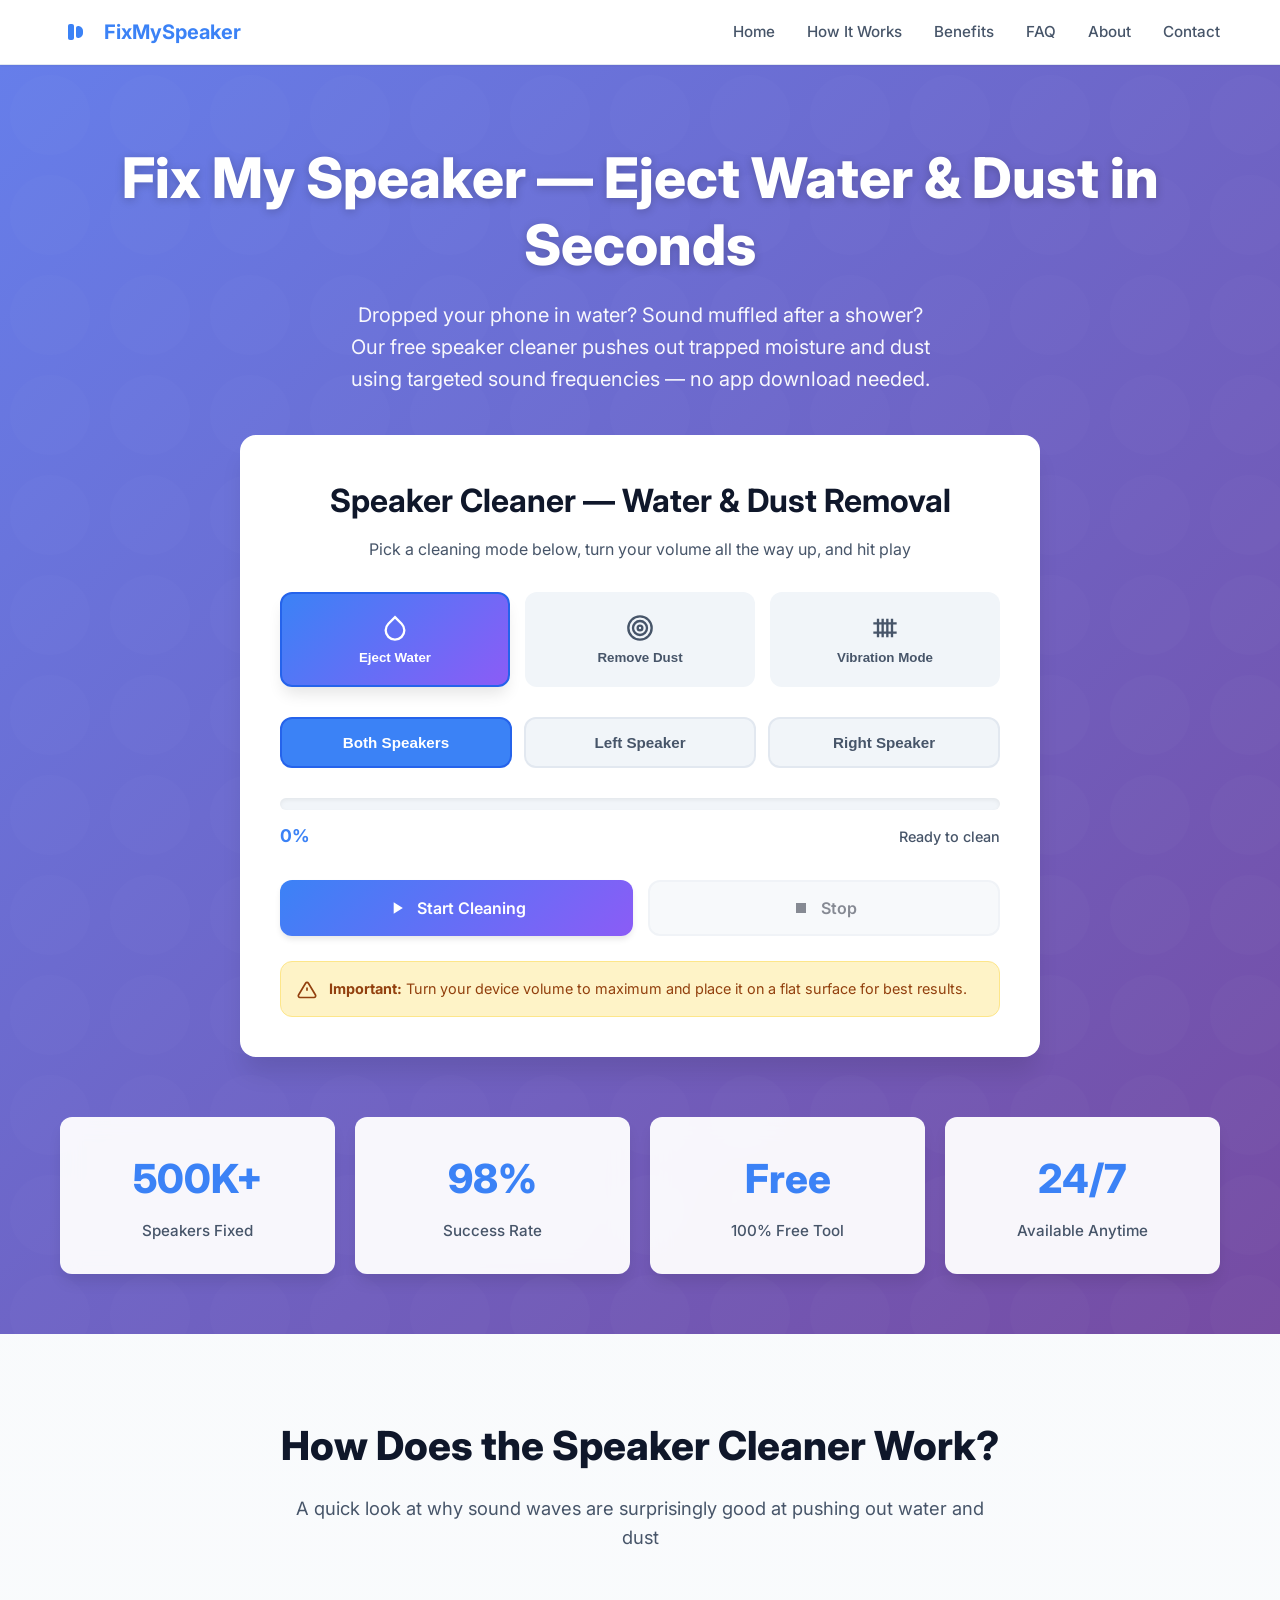
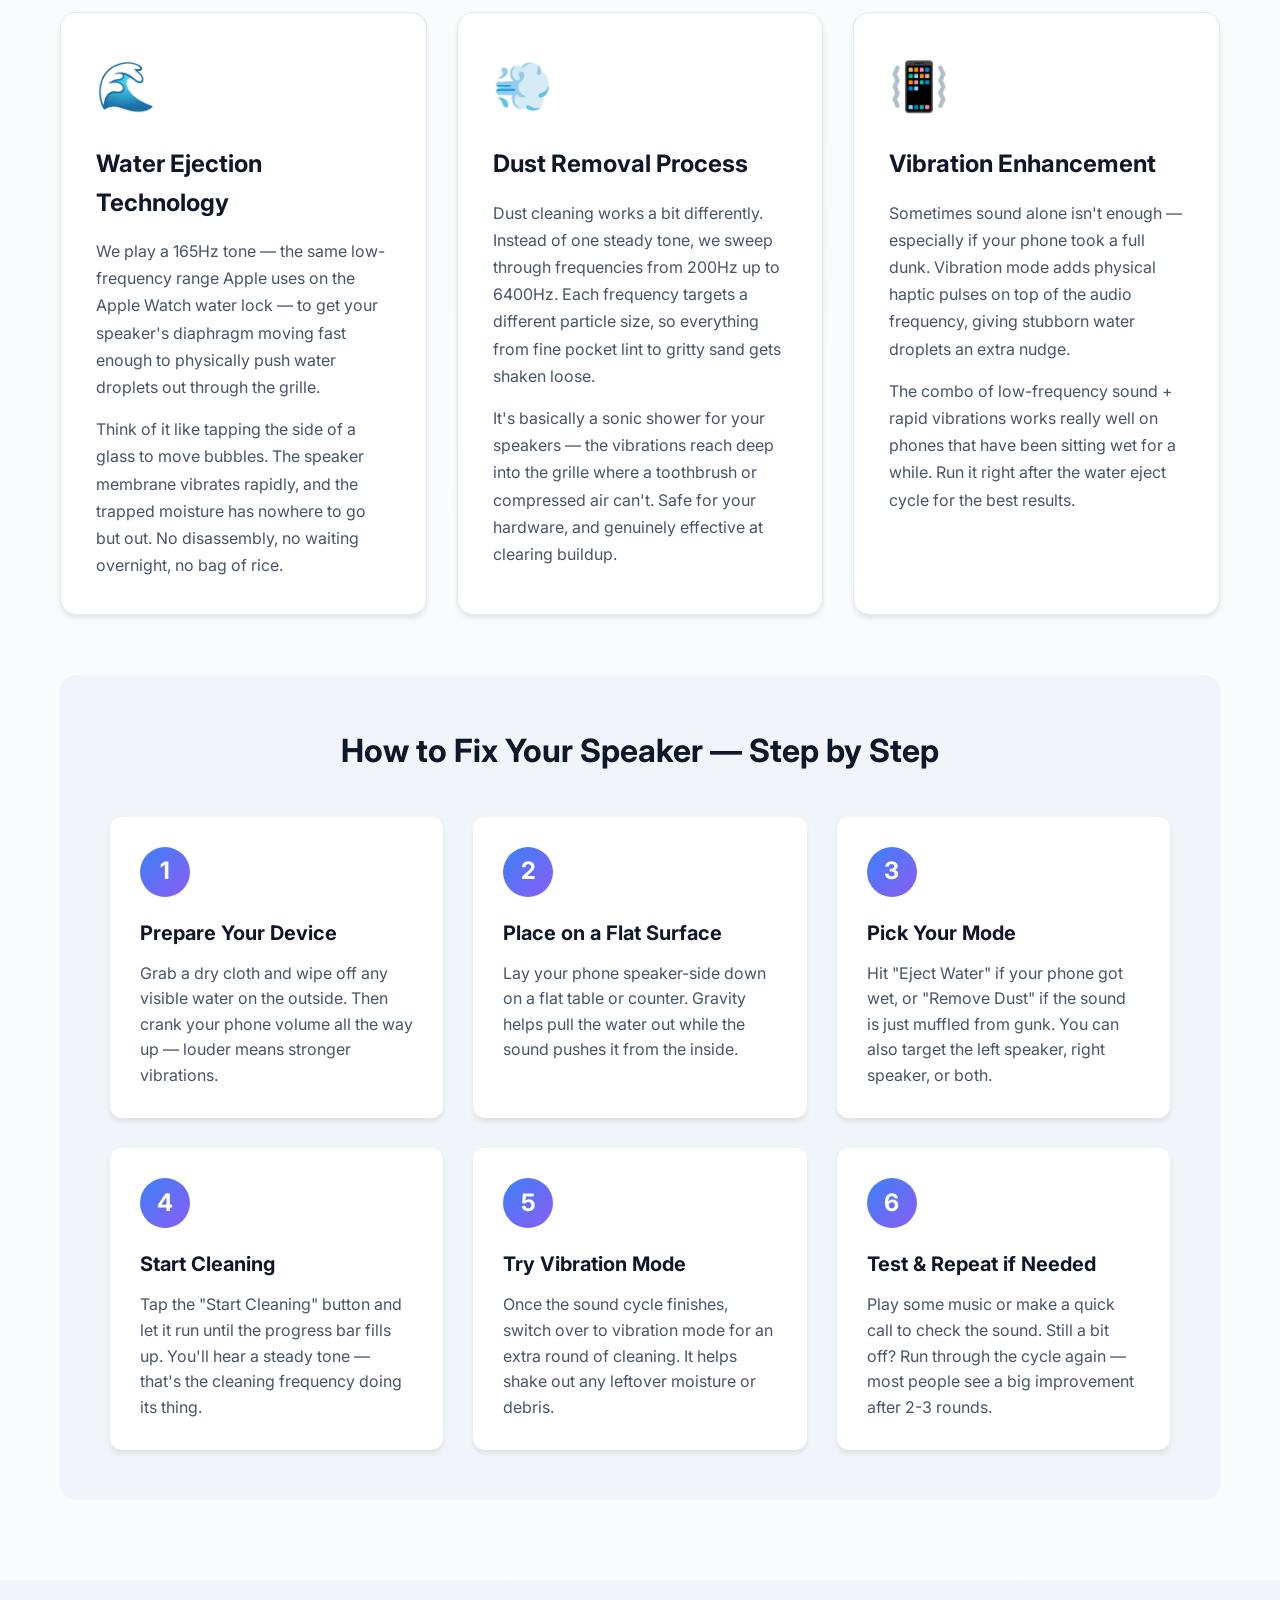
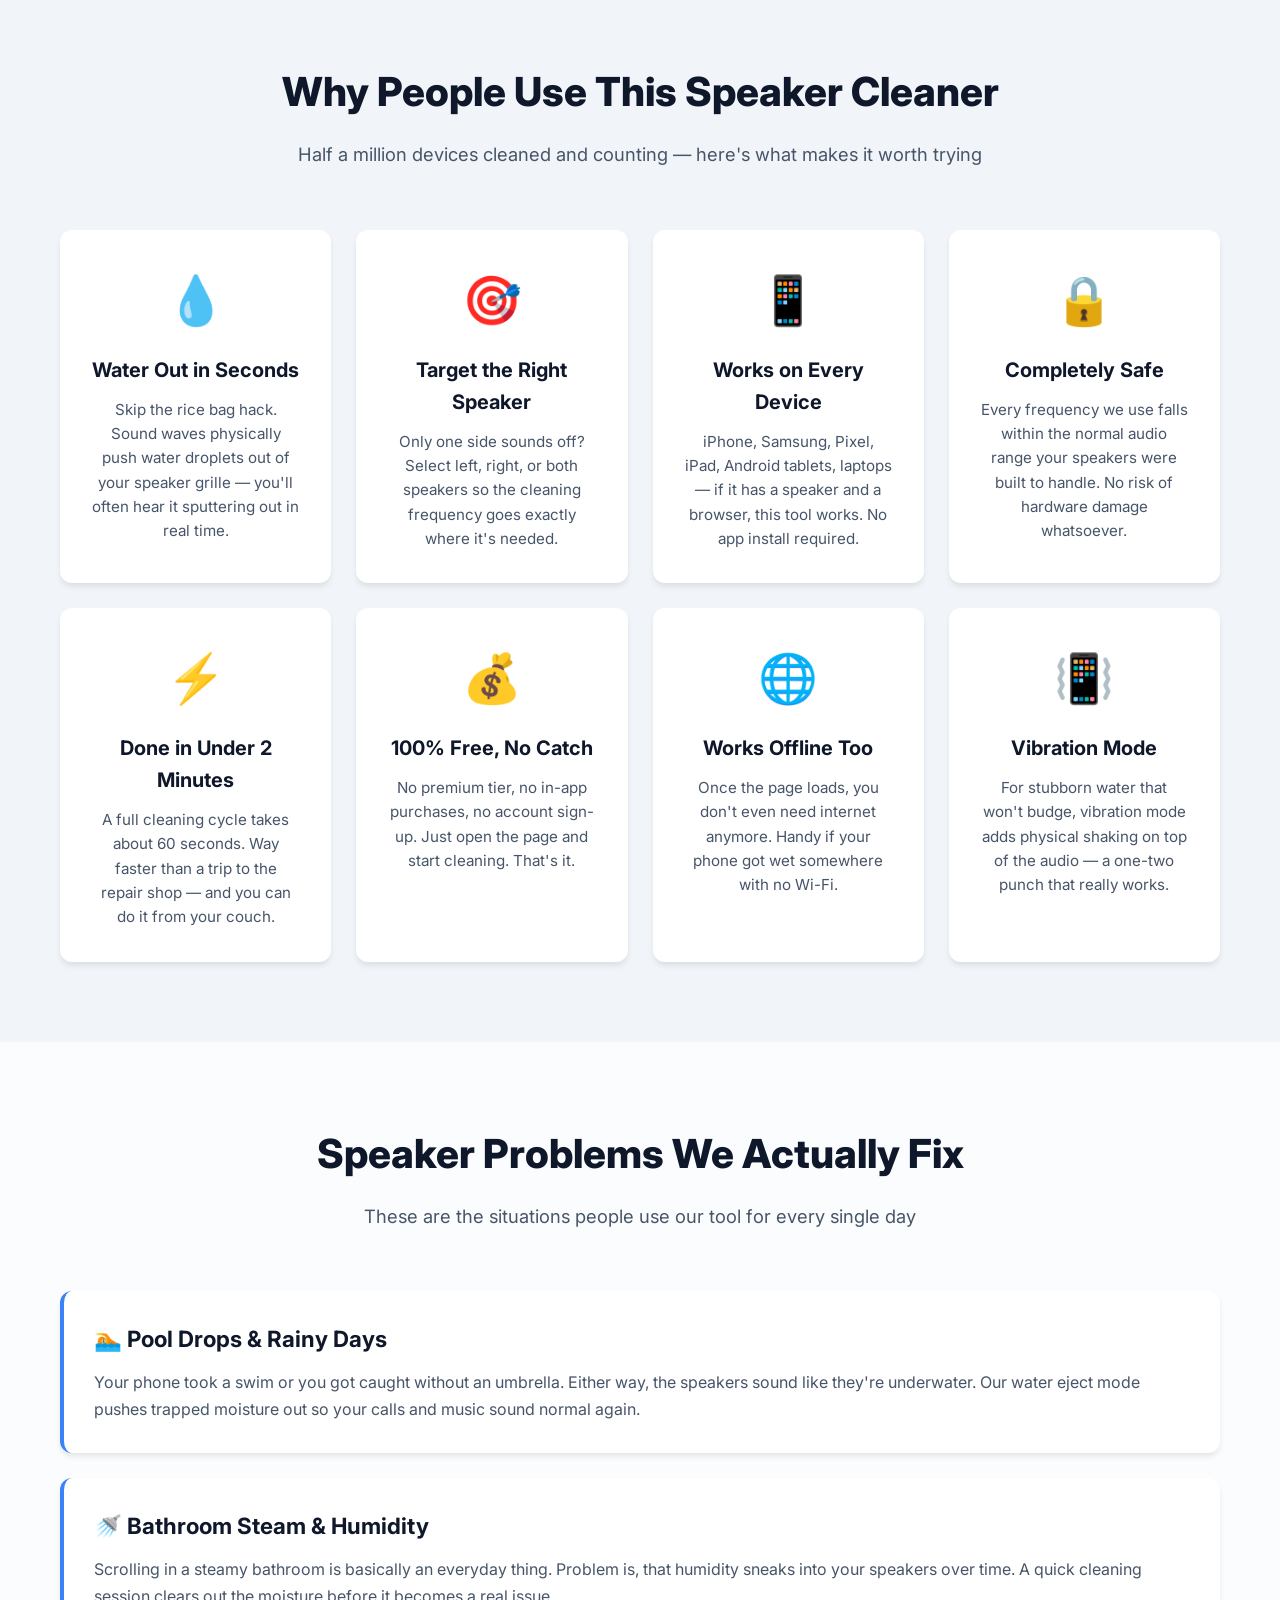
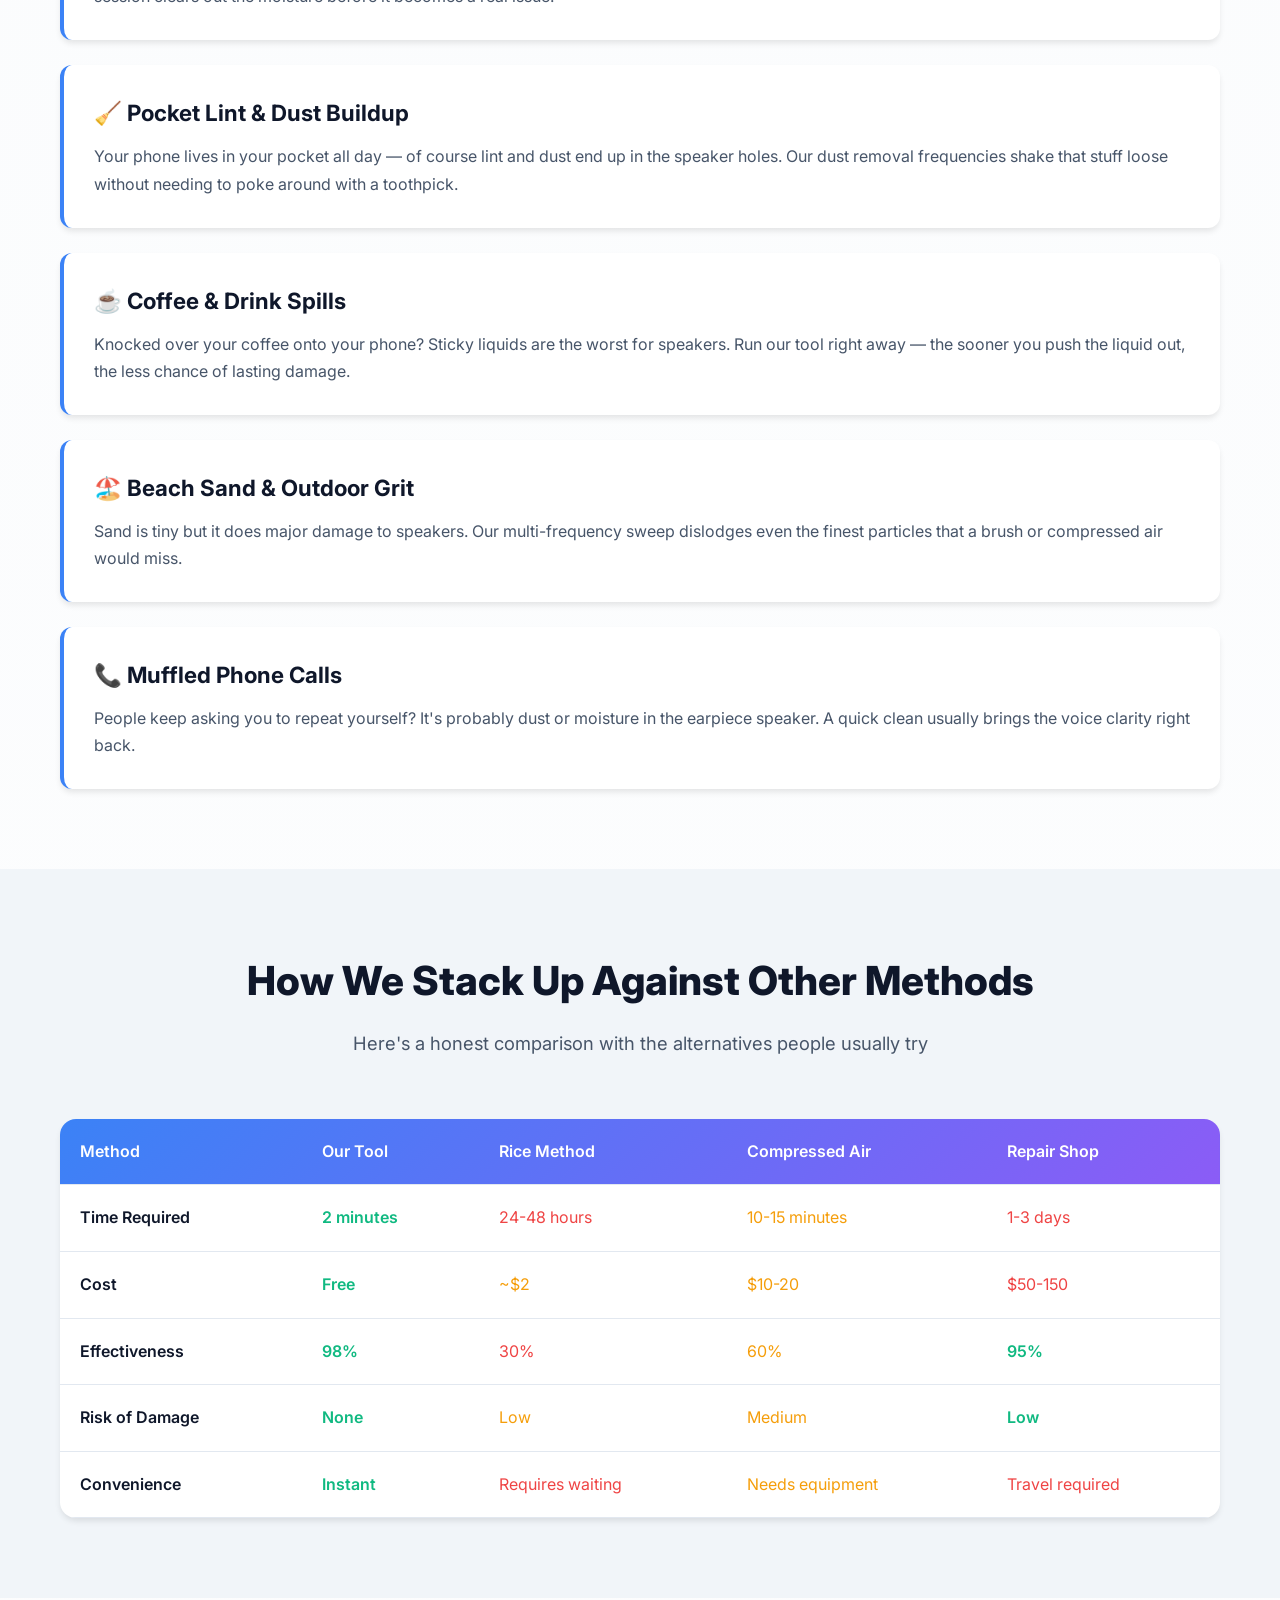
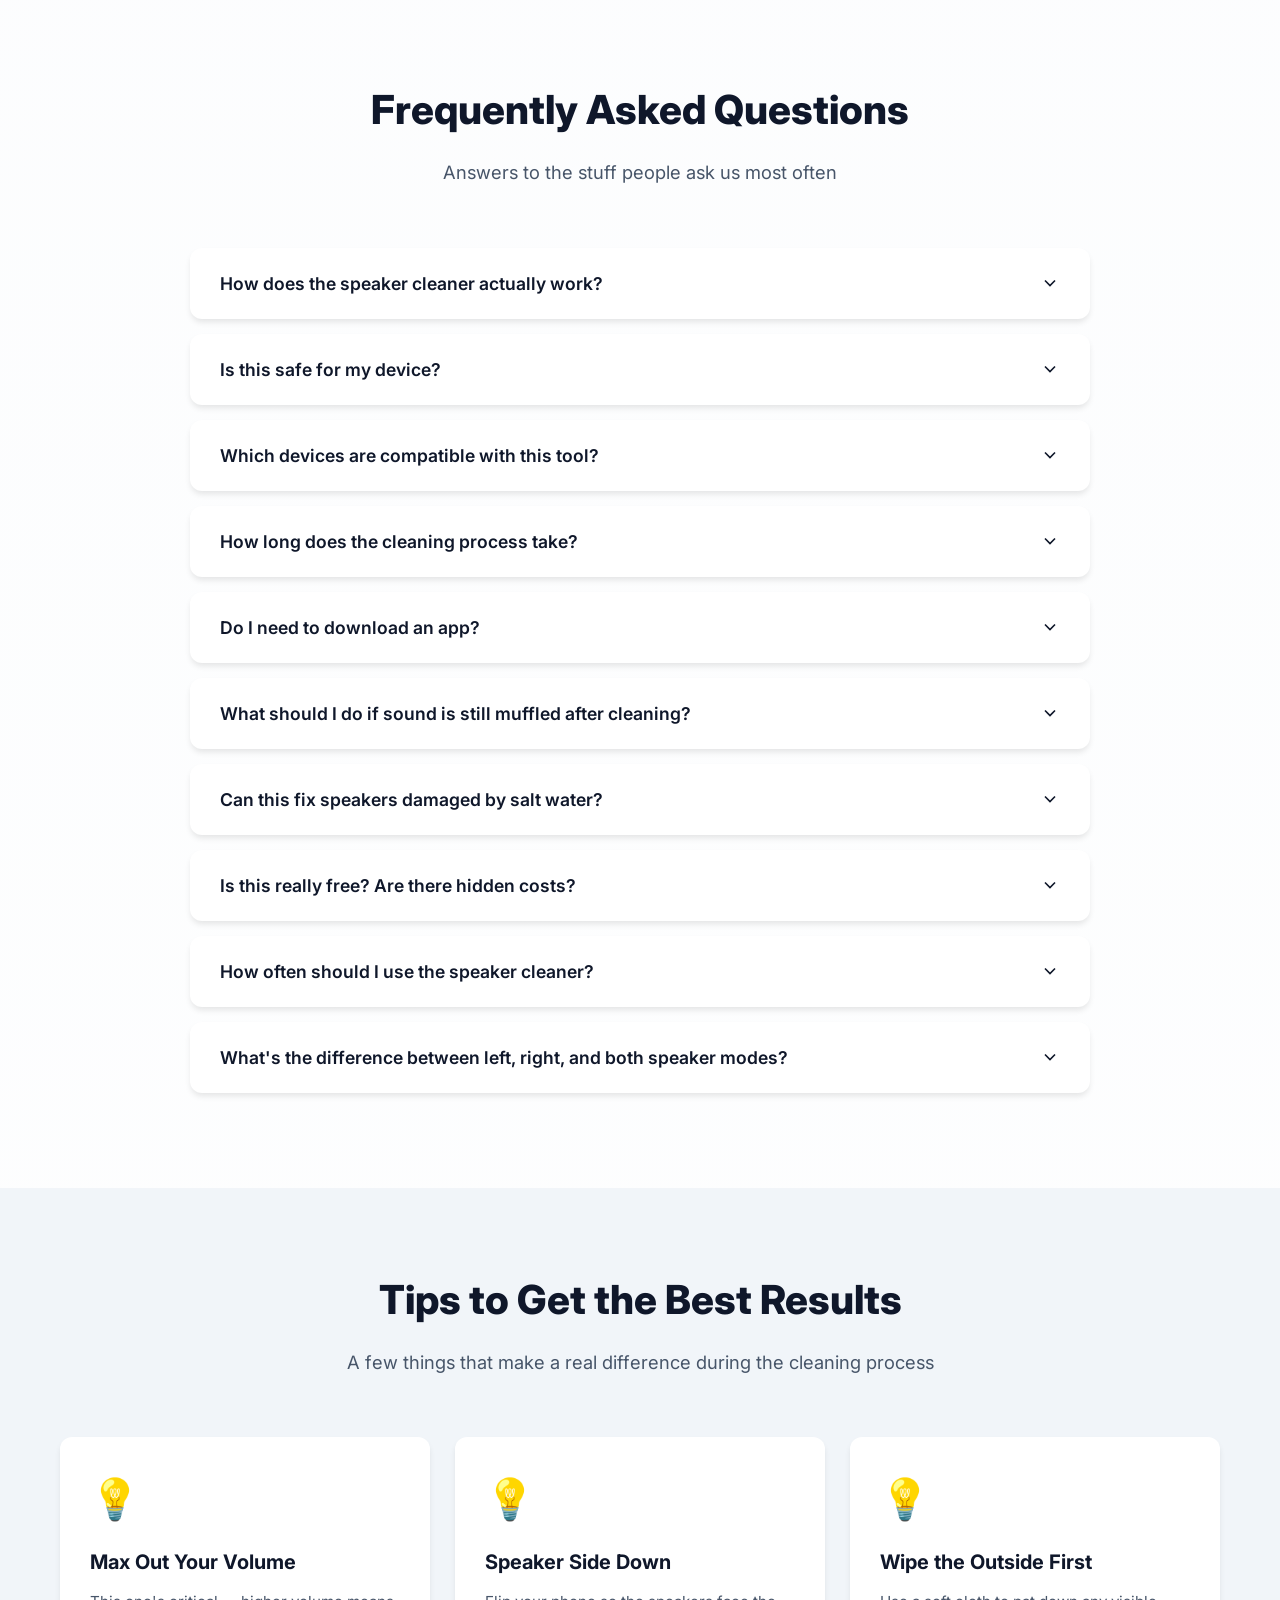
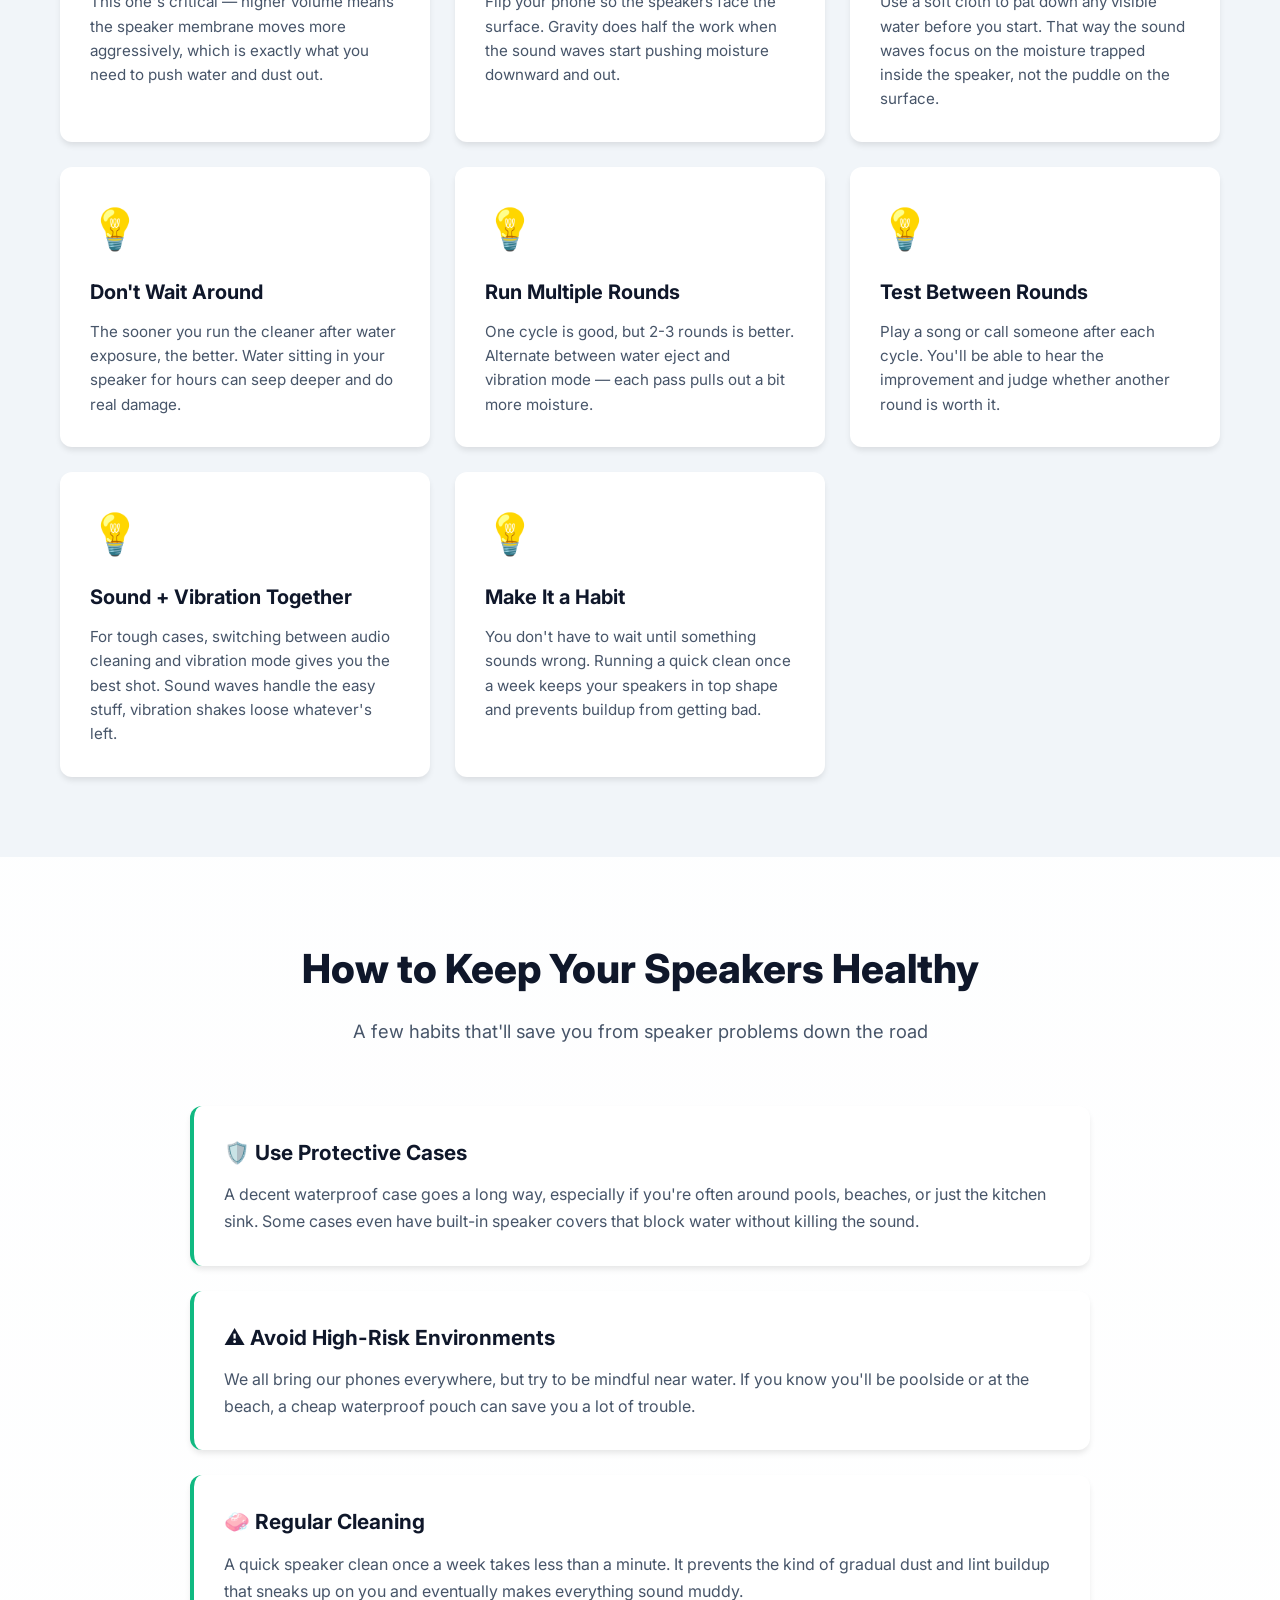
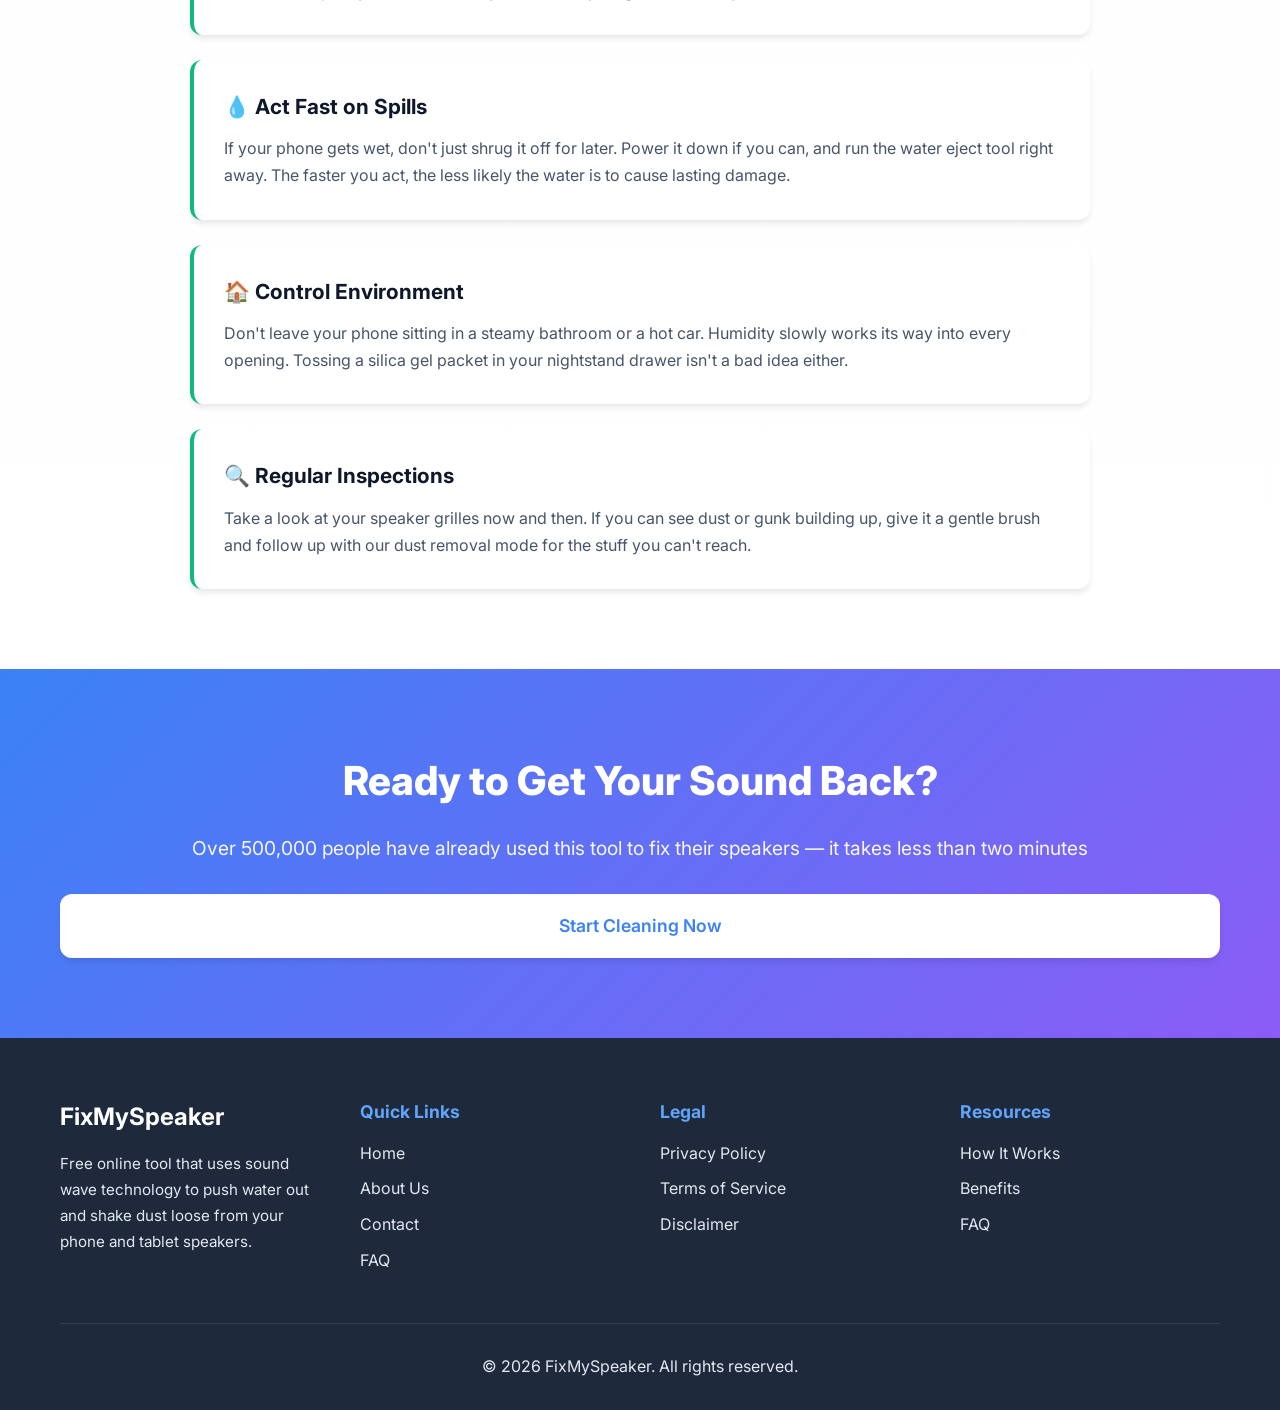
==== index.html @ f68f9f8f "Initial commit - FixMySpeaker speaker cleaner tool" ====
<!DOCTYPE html>
<html lang="en">

<head>
    <meta charset="UTF-8">
    <meta name="viewport" content="width=device-width, initial-scale=1.0">
    <meta name="description"
        content="Fix My Speaker online — eject trapped water, blow out dust, and get your sound back to normal. Works on any phone or tablet, completely free.">
    <meta name="keywords"
        content="fix my speaker, speaker cleaner, water eject speaker, speaker cleaner sound, clean my speaker, dust removal speaker, sound cleaner, phone speaker fix">
    <title>Fix My Speaker — Remove Water & Dust From Your Speaker | Free Online Tool</title>
    <link rel="canonical" href="https://fixmyspeaker.github.io/">
    <meta name="robots" content="index, follow">
    <link rel="icon" href="icon.svg" type="image/svg+xml">
    <link rel="stylesheet" href="style.css">
    <link rel="preconnect" href="https://fonts.googleapis.com">
    <link rel="preconnect" href="https://fonts.gstatic.com" crossorigin>
    <link href="https://fonts.googleapis.com/css2?family=Inter:wght@300;400;500;600;700;800&display=swap"
        rel="stylesheet">
    <!-- Google tag (gtag.js) -->
    <script async src="https://www.googletagmanager.com/gtag/js?id=G-7DYJP3M16W"></script>
    <script>
        window.dataLayer = window.dataLayer || [];
        function gtag() { dataLayer.push(arguments); }
        gtag('js', new Date());

        gtag('config', 'G-7DYJP3M16W');
    </script>
</head>

<body>
    <!-- Navigation -->
    <nav class="navbar">
        <div class="container">
            <div class="nav-wrapper">
                <a href="/" class="logo">
                    <svg width="32" height="32" viewBox="0 0 32 32" fill="none" xmlns="http://www.w3.org/2000/svg">
                        <path
                            d="M8 10C8 8.89543 8.89543 8 10 8H12C13.1046 8 14 8.89543 14 10V22C14 23.1046 13.1046 24 12 24H10C8.89543 24 8 23.1046 8 22V10Z"
                            fill="currentColor" />
                        <path
                            d="M16 12C16 10.8954 16.8954 10 18 10C20.7614 10 23 12.2386 23 15V17C23 19.7614 20.7614 22 18 22C16.8954 22 16 21.1046 16 20V12Z"
                            fill="currentColor" />
                    </svg>
                    <span>FixMySpeaker</span>
                </a>
                <button class="mobile-menu-btn" id="mobileMenuBtn" aria-label="Toggle menu">
                    <span></span>
                    <span></span>
                    <span></span>
                </button>
                <ul class="nav-links" id="navLinks">
                    <li><a href="/" class="nav-link">Home</a></li>
                    <li><a href="/#how-it-works" class="nav-link">How It Works</a></li>
                    <li><a href="/#benefits" class="nav-link">Benefits</a></li>
                    <li><a href="/#faq" class="nav-link">FAQ</a></li>
                    <li><a href="/about/" class="nav-link">About</a></li>
                    <li><a href="/contact/" class="nav-link">Contact</a></li>
                </ul>
            </div>
        </div>
    </nav>

    <!-- Hero Section with Tool -->
    <section id="home" class="hero-section">
        <div class="container">
            <div class="hero-content">
                <h1 class="hero-title">Fix My Speaker — Eject Water & Dust in Seconds</h1>
                <p class="hero-subtitle">Dropped your phone in water? Sound muffled after a shower? Our free speaker cleaner pushes out trapped moisture and dust using targeted sound frequencies — no app download needed.</p>
            </div>
            <!-- Adsterra banner ad unit -->
            <!-- <script>
                atOptions = {
                    'key': '749ff95c9c76b62d789df9a65d135fa6',
                    'format': 'iframe',
                    'height': 50,
                    'width': 320,
                    'params': {}
                };
            </script>
            <script src="https://www.highperformanceformat.com/749ff95c9c76b62d789df9a65d135fa6/invoke.js"></script> -->

            <!-- Hilltopads Ad unit -->
            <!-- <script>
                (function (mss) {
                    var d = document,
                        s = d.createElement('script'),
                        l = d.scripts[d.scripts.length - 1];
                    s.settings = mss || {};
                    s.src = "\/\/webbedtrash.com\/b.XmV\/sIdvGHl\/0BYMWZcr\/ceMmz9\/uKZgUmlLkqPBTHYz4gNDDpIq1POwDmkvt\/Nbj\/gC0VM\/j\/UT5YMowX";
                    s.async = true;
                    s.referrerPolicy = 'no-referrer-when-downgrade';
                    l.parentNode.insertBefore(s, l);
                })({})
            </script> -->

            <!-- Speaker Cleaner Tool -->
            <div class="tool-container">
                <div class="tool-card">
                    <div class="tool-header">
                        <h2>Speaker Cleaner — Water & Dust Removal</h2>
                        <p>Pick a cleaning mode below, turn your volume all the way up, and hit play</p>
                    </div>

                    <!-- Mode Selection -->
                    <div class="mode-selection">
                        <button class="mode-btn active" data-mode="water">
                            <svg width="24" height="24" viewBox="0 0 24 24" fill="none" stroke="currentColor"
                                stroke-width="2">
                                <path d="M12 2.69l5.66 5.66a8 8 0 1 1-11.31 0z"></path>
                            </svg>
                            <span>Eject Water</span>
                        </button>
                        <button class="mode-btn" data-mode="dust">
                            <svg width="24" height="24" viewBox="0 0 24 24" fill="none" stroke="currentColor"
                                stroke-width="2">
                                <circle cx="12" cy="12" r="10"></circle>
                                <circle cx="12" cy="12" r="6"></circle>
                                <circle cx="12" cy="12" r="2"></circle>
                            </svg>
                            <span>Remove Dust</span>
                        </button>
                        <button class="mode-btn" data-mode="vibrate">
                            <svg width="24" height="24" viewBox="0 0 24 24" fill="none" stroke="currentColor"
                                stroke-width="2">
                                <path d="M2 8h20M2 16h20M6 4v16M10 4v16M14 4v16M18 4v16"></path>
                            </svg>
                            <span>Vibration Mode</span>
                        </button>
                    </div>

                    <!-- Speaker Selection -->
                    <div class="speaker-selection">
                        <button class="speaker-btn active" data-speaker="both">
                            <span>Both Speakers</span>
                        </button>
                        <button class="speaker-btn" data-speaker="left">
                            <span>Left Speaker</span>
                        </button>
                        <button class="speaker-btn" data-speaker="right">
                            <span>Right Speaker</span>
                        </button>
                    </div>

                    <!-- Progress Bar -->
                    <div class="progress-container">
                        <div class="progress-bar">
                            <div class="progress-fill" id="progressFill"></div>
                        </div>
                        <div class="progress-text">
                            <span id="progressPercent">0%</span>
                            <span id="statusText">Ready to clean</span>
                        </div>
                    </div>

                    <!-- Control Buttons -->
                    <div class="control-buttons">
                        <button class="btn btn-primary" id="startBtn">
                            <svg width="20" height="20" viewBox="0 0 24 24" fill="currentColor">
                                <path d="M8 5v14l11-7z" />
                            </svg>
                            <span>Start Cleaning</span>
                        </button>
                        <button class="btn btn-secondary" id="stopBtn" disabled>
                            <svg width="20" height="20" viewBox="0 0 24 24" fill="currentColor">
                                <rect x="6" y="6" width="12" height="12" />
                            </svg>
                            <span>Stop</span>
                        </button>
                    </div>

                    <!-- Volume Warning -->
                    <div class="warning-box">
                        <svg width="20" height="20" viewBox="0 0 24 24" fill="none" stroke="currentColor"
                            stroke-width="2">
                            <path
                                d="M10.29 3.86L1.82 18a2 2 0 0 0 1.71 3h16.94a2 2 0 0 0 1.71-3L13.71 3.86a2 2 0 0 0-3.42 0z">
                            </path>
                            <line x1="12" y1="9" x2="12" y2="13"></line>
                            <line x1="12" y1="17" x2="12.01" y2="17"></line>
                        </svg>
                        <p><strong>Important:</strong> Turn your device volume to maximum and place it on a flat surface
                            for best results.</p>
                    </div>
                </div>
            </div>

            <!-- Quick Stats -->
            <div class="stats-container">
                <!-- Adsterra banner ad unit -->
                <script>
                    atOptions = {
                        'key': '2d40faafa6bf7dd25bcead864780458e',
                        'format': 'iframe',
                        'height': 250,
                        'width': 300,
                        'params': {}
                    };
                </script>
                <script src="https://www.highperformanceformat.com/2d40faafa6bf7dd25bcead864780458e/invoke.js"></script>

                <div class="stat-card">
                    <div class="stat-number">500K+</div>
                    <div class="stat-label">Speakers Fixed</div>
                </div>
                <div class="stat-card">
                    <div class="stat-number">98%</div>
                    <div class="stat-label">Success Rate</div>
                </div>
                <div class="stat-card">
                    <div class="stat-number">Free</div>
                    <div class="stat-label">100% Free Tool</div>
                </div>
                <div class="stat-card">
                    <div class="stat-number">24/7</div>
                    <div class="stat-label">Available Anytime</div>
                </div>
            </div>
        </div>
    </section>

    <!-- How It Works Section -->
    <section id="how-it-works" class="content-section">
        <div class="container">
            <div class="section-header">
                <h2>How Does the Speaker Cleaner Work?</h2>
                <p>A quick look at why sound waves are surprisingly good at pushing out water and dust</p>
                <!-- Adsterra banner ad unit -->
                <script>
                    atOptions = {
                        'key': '2d40faafa6bf7dd25bcead864780458e',
                        'format': 'iframe',
                        'height': 250,
                        'width': 300,
                        'params': {}
                    };
                </script>
                <script src="https://www.highperformanceformat.com/2d40faafa6bf7dd25bcead864780458e/invoke.js"></script>

            </div>


            <div class="content-grid">
                <div class="content-card">
                    <div class="card-icon">🌊</div>
                    <h3>Water Ejection Technology</h3>
                    <p>We play a 165Hz tone — the same low-frequency range Apple uses on the Apple Watch water lock — to get your speaker's diaphragm moving fast enough to physically push water droplets out through the grille.</p>
                    <p>Think of it like tapping the side of a glass to move bubbles. The speaker membrane vibrates rapidly, and the trapped moisture has nowhere to go but out. No disassembly, no waiting overnight, no bag of rice.</p>
                </div>

                <div class="content-card">
                    <div class="card-icon">💨</div>
                    <h3>Dust Removal Process</h3>
                    <p>Dust cleaning works a bit differently. Instead of one steady tone, we sweep through frequencies from 200Hz up to 6400Hz. Each frequency targets a different particle size, so everything from fine pocket lint to gritty sand gets shaken loose.</p>
                    <p>It's basically a sonic shower for your speakers — the vibrations reach deep into the grille where a toothbrush or compressed air can't. Safe for your hardware, and genuinely effective at clearing buildup.</p>
                </div>

                <div class="content-card">
                    <div class="card-icon">📳</div>
                    <h3>Vibration Enhancement</h3>
                    <p>Sometimes sound alone isn't enough — especially if your phone took a full dunk. Vibration mode adds physical haptic pulses on top of the audio frequency, giving stubborn water droplets an extra nudge.</p>
                    <p>The combo of low-frequency sound + rapid vibrations works really well on phones that have been sitting wet for a while. Run it right after the water eject cycle for the best results.</p>
                </div>
            </div>

            <div class="step-by-step">
                <h3>How to Fix Your Speaker — Step by Step</h3>

                <div class="steps-container">
                    <!-- Adsterra banner ad unit -->
                    <script>
                        atOptions = {
                            'key': '2d40faafa6bf7dd25bcead864780458e',
                            'format': 'iframe',
                            'height': 250,
                            'width': 300,
                            'params': {}
                        };
                    </script>
                    <script
                        src="https://www.highperformanceformat.com/2d40faafa6bf7dd25bcead864780458e/invoke.js"></script>

                    <div class="step">
                        <div class="step-number">1</div>
                        <h4>Prepare Your Device</h4>
                        <p>Grab a dry cloth and wipe off any visible water on the outside. Then crank your phone volume all the way up — louder means stronger vibrations.</p>
                    </div>
                    <div class="step">
                        <div class="step-number">2</div>
                        <h4>Place on a Flat Surface</h4>
                        <p>Lay your phone speaker-side down on a flat table or counter. Gravity helps pull the water out while the sound pushes it from the inside.</p>
                    </div>
                    <div class="step">
                        <div class="step-number">3</div>
                        <h4>Pick Your Mode</h4>
                        <p>Hit "Eject Water" if your phone got wet, or "Remove Dust" if the sound is just muffled from gunk. You can also target the left speaker, right speaker, or both.</p>
                    </div>
                    <div class="step">
                        <div class="step-number">4</div>
                        <h4>Start Cleaning</h4>
                        <p>Tap the "Start Cleaning" button and let it run until the progress bar fills up. You'll hear a steady tone — that's the cleaning frequency doing its thing.</p>
                    </div>
                    <div class="step">
                        <div class="step-number">5</div>
                        <h4>Try Vibration Mode</h4>
                        <p>Once the sound cycle finishes, switch over to vibration mode for an extra round of cleaning. It helps shake out any leftover moisture or debris.</p>
                    </div>
                    <div class="step">
                        <div class="step-number">6</div>
                        <h4>Test & Repeat if Needed</h4>
                        <p>Play some music or make a quick call to check the sound. Still a bit off? Run through the cycle again — most people see a big improvement after 2-3 rounds.</p>
                    </div>
                </div>
            </div>
        </div>
    </section>

    <!-- Benefits Section -->
    <section id="benefits" class="benefits-section">
        <div class="container">
            <div class="section-header">
                <!-- Adsterra banner ad unit -->
                <script>
                    atOptions = {
                        'key': '2d40faafa6bf7dd25bcead864780458e',
                        'format': 'iframe',
                        'height': 250,
                        'width': 300,
                        'params': {}
                    };
                </script>
                <script src="https://www.highperformanceformat.com/2d40faafa6bf7dd25bcead864780458e/invoke.js"></script>

                <h2>Why People Use This Speaker Cleaner</h2>
                <p>Half a million devices cleaned and counting — here's what makes it worth trying</p>
            </div>

            <div class="benefits-grid">
                <div class="benefit-card">
                    <div class="benefit-icon">💧</div>
                    <h3>Water Out in Seconds</h3>
                    <p>Skip the rice bag hack. Sound waves physically push water droplets out of your speaker grille — you'll often hear it sputtering out in real time.</p>
                </div>

                <div class="benefit-card">
                    <div class="benefit-icon">🎯</div>
                    <h3>Target the Right Speaker</h3>
                    <p>Only one side sounds off? Select left, right, or both speakers so the cleaning frequency goes exactly where it's needed.</p>
                </div>

                <div class="benefit-card">
                    <div class="benefit-icon">📱</div>
                    <h3>Works on Every Device</h3>
                    <p>iPhone, Samsung, Pixel, iPad, Android tablets, laptops — if it has a speaker and a browser, this tool works. No app install required.</p>
                </div>

                <div class="benefit-card">
                    <div class="benefit-icon">🔒</div>
                    <h3>Completely Safe</h3>
                    <p>Every frequency we use falls within the normal audio range your speakers were built to handle. No risk of hardware damage whatsoever.</p>
                </div>

                <div class="benefit-card">
                    <div class="benefit-icon">⚡</div>
                    <h3>Done in Under 2 Minutes</h3>
                    <p>A full cleaning cycle takes about 60 seconds. Way faster than a trip to the repair shop — and you can do it from your couch.</p>
                </div>

                <div class="benefit-card">
                    <div class="benefit-icon">💰</div>
                    <h3>100% Free, No Catch</h3>
                    <p>No premium tier, no in-app purchases, no account sign-up. Just open the page and start cleaning. That's it.</p>
                </div>

                <div class="benefit-card">
                    <div class="benefit-icon">🌐</div>
                    <h3>Works Offline Too</h3>
                    <p>Once the page loads, you don't even need internet anymore. Handy if your phone got wet somewhere with no Wi-Fi.
                    </p>
                </div>

                <div class="benefit-card">
                    <div class="benefit-icon">📳</div>
                    <h3>Vibration Mode</h3>
                    <p>For stubborn water that won't budge, vibration mode adds physical shaking on top of the audio — a one-two punch that really works.</p>
                </div>
            </div>
        </div>
    </section>

    <!-- Use Cases Section -->
    <section class="use-cases-section">
        <div class="container">
            <div class="section-header">
                <h2>Speaker Problems We Actually Fix</h2>
                <p>These are the situations people use our tool for every single day</p>
            </div>

            <div class="use-cases-container">
                <div class="use-case">
                    <h3>🏊 Pool Drops & Rainy Days</h3>
                    <p>Your phone took a swim or you got caught without an umbrella. Either way, the speakers sound like they're underwater. Our water eject mode pushes trapped moisture out so your calls and music sound normal again.</p>
                </div>

                <div class="use-case">
                    <h3>🚿 Bathroom Steam & Humidity</h3>
                    <p>Scrolling in a steamy bathroom is basically an everyday thing. Problem is, that humidity sneaks into your speakers over time. A quick cleaning session clears out the moisture before it becomes a real issue.</p>
                </div>

                <div class="use-case">
                    <h3>🧹 Pocket Lint & Dust Buildup</h3>
                    <p>Your phone lives in your pocket all day — of course lint and dust end up in the speaker holes. Our dust removal frequencies shake that stuff loose without needing to poke around with a toothpick.</p>
                </div>

                <div class="use-case">
                    <h3>☕ Coffee & Drink Spills</h3>
                    <p>Knocked over your coffee onto your phone? Sticky liquids are the worst for speakers. Run our tool right away — the sooner you push the liquid out, the less chance of lasting damage.</p>
                </div>

                <div class="use-case">
                    <h3>🏖️ Beach Sand & Outdoor Grit</h3>
                    <p>Sand is tiny but it does major damage to speakers. Our multi-frequency sweep dislodges even the finest particles that a brush or compressed air would miss.</p>
                </div>

                <div class="use-case">
                    <h3>📞 Muffled Phone Calls</h3>
                    <p>People keep asking you to repeat yourself? It's probably dust or moisture in the earpiece speaker. A quick clean usually brings the voice clarity right back.</p>
                </div>
            </div>
        </div>
    </section>

    <!-- Comparison Section -->
    <section class="comparison-section">
        <div class="container">
            <div class="section-header">
                <h2>How We Stack Up Against Other Methods</h2>
                <p>Here's a honest comparison with the alternatives people usually try</p>
                <!-- Adsterra banner ad unit -->
                <script>
                    atOptions = {
                        'key': '2d40faafa6bf7dd25bcead864780458e',
                        'format': 'iframe',
                        'height': 250,
                        'width': 300,
                        'params': {}
                    };
                </script>
                <script src="https://www.highperformanceformat.com/2d40faafa6bf7dd25bcead864780458e/invoke.js"></script>

            </div>

            <div class="comparison-table">
                <table>
                    <thead>
                        <tr>
                            <th>Method</th>
                            <th>Our Tool</th>
                            <th>Rice Method</th>
                            <th>Compressed Air</th>
                            <th>Repair Shop</th>
                        </tr>
                    </thead>
                    <tbody>
                        <tr>
                            <td>Time Required</td>
                            <td class="positive">2 minutes</td>
                            <td class="negative">24-48 hours</td>
                            <td class="neutral">10-15 minutes</td>
                            <td class="negative">1-3 days</td>
                        </tr>
                        <tr>
                            <td>Cost</td>
                            <td class="positive">Free</td>
                            <td class="neutral">~$2</td>
                            <td class="neutral">$10-20</td>
                            <td class="negative">$50-150</td>
                        </tr>
                        <tr>
                            <td>Effectiveness</td>
                            <td class="positive">98%</td>
                            <td class="negative">30%</td>
                            <td class="neutral">60%</td>
                            <td class="positive">95%</td>
                        </tr>
                        <tr>
                            <td>Risk of Damage</td>
                            <td class="positive">None</td>
                            <td class="neutral">Low</td>
                            <td class="neutral">Medium</td>
                            <td class="positive">Low</td>
                        </tr>
                        <tr>
                            <td>Convenience</td>
                            <td class="positive">Instant</td>
                            <td class="negative">Requires waiting</td>
                            <td class="neutral">Needs equipment</td>
                            <td class="negative">Travel required</td>
                        </tr>
                    </tbody>
                </table>
            </div>
        </div>
    </section>

    <!-- FAQ Section -->
    <section id="faq" class="faq-section">
        <div class="container">
            <div class="section-header">
                <h2>Frequently Asked Questions</h2>
                <p>Answers to the stuff people ask us most often</p>
            </div>

            <div class="faq-container">
                <div class="faq-item">
                    <button class="faq-question">
                        <span>How does the speaker cleaner actually work?</span>
                        <svg width="20" height="20" viewBox="0 0 24 24" fill="none" stroke="currentColor"
                            stroke-width="2">
                            <polyline points="6 9 12 15 18 9"></polyline>
                        </svg>
                    </button>
                    <div class="faq-answer">
                        <p>We generate specific audio frequencies through your browser — 165Hz for water ejection, and a range of tones from 200Hz to 6400Hz for dust. These sounds vibrate your speaker membrane hard enough to physically push trapped water and dust particles out through the grille openings. Same basic idea behind Apple's water eject on the Apple Watch.</p>
                    </div>
                </div>

                <div class="faq-item">
                    <button class="faq-question">
                        <span>Is this safe for my device?</span>
                        <svg width="20" height="20" viewBox="0 0 24 24" fill="none" stroke="currentColor"
                            stroke-width="2">
                            <polyline points="6 9 12 15 18 9"></polyline>
                        </svg>
                    </button>
                    <div class="faq-answer">
                        <p>Yes — every frequency we use is within the standard audio range your speakers were designed to reproduce. There's nothing unusual or extreme about it. Physical cleaning methods (compressed air, toothpicks) carry more risk of damage than sound waves ever could.</p>
                    </div>
                </div>

                <div class="faq-item">
                    <button class="faq-question">
                        <span>Which devices are compatible with this tool?</span>
                        <svg width="20" height="20" viewBox="0 0 24 24" fill="none" stroke="currentColor"
                            stroke-width="2">
                            <polyline points="6 9 12 15 18 9"></polyline>
                        </svg>
                    </button>
                    <div class="faq-answer">
                        <p>Anything with a speaker and a web browser — iPhones, Samsung Galaxy, Google Pixel, OnePlus, Xiaomi, iPads, Android tablets, MacBooks, Windows laptops, you name it. Since it runs entirely in your browser, there's nothing to download or install.</p>
                    </div>
                </div>

                <div class="faq-item">
                    <button class="faq-question">
                        <span>How long does the cleaning process take?</span>
                        <svg width="20" height="20" viewBox="0 0 24 24" fill="none" stroke="currentColor"
                            stroke-width="2">
                            <polyline points="6 9 12 15 18 9"></polyline>
                        </svg>
                    </button>
                    <div class="faq-answer">
                        <p>About 60 seconds for a water eject cycle and 60 seconds for dust removal. We'd suggest running water eject first, then vibration mode, and testing your sound. If it's still not right, go through it again — most people are sorted after 2-3 passes.</p>
                    </div>
                </div>

                <div class="faq-item">
                    <button class="faq-question">
                        <span>Do I need to download an app?</span>
                        <svg width="20" height="20" viewBox="0 0 24 24" fill="none" stroke="currentColor"
                            stroke-width="2">
                            <polyline points="6 9 12 15 18 9"></polyline>
                        </svg>
                    </button>
                    <div class="faq-answer">
                        <p>Nope. Everything runs right here in your web browser. No Play Store, no App Store, no storage space used on your phone. Just open the page and you're good to go.</p>
                    </div>
                </div>

                <div class="faq-item">
                    <button class="faq-question">
                        <span>What should I do if sound is still muffled after cleaning?</span>
                        <svg width="20" height="20" viewBox="0 0 24 24" fill="none" stroke="currentColor"
                            stroke-width="2">
                            <polyline points="6 9 12 15 18 9"></polyline>
                        </svg>
                    </button>
                    <div class="faq-answer">
                        <p>Run through the cleaning cycle 2-3 more times with volume at max. Make sure to try both water eject and vibration modes. If it's still not sounding right after several attempts, the issue might be physical damage to the speaker itself — at that point, a repair shop is your best bet.</p>
                    </div>
                </div>

                <div class="faq-item">
                    <button class="faq-question">
                        <span>Can this fix speakers damaged by salt water?</span>
                        <svg width="20" height="20" viewBox="0 0 24 24" fill="none" stroke="currentColor"
                            stroke-width="2">
                            <polyline points="6 9 12 15 18 9"></polyline>
                        </svg>
                    </button>
                    <div class="faq-answer">
                        <p>Our tool can push out salt water the same way it handles fresh water. But salt water is more urgent — salt causes corrosion fast. Use the tool right away, and if your device is rated waterproof, give the outside a rinse with fresh water first. Run the cleaning several times to make sure you've cleared as much as possible.</p>
                    </div>
                </div>

                <div class="faq-item">
                    <button class="faq-question">
                        <span>Is this really free? Are there hidden costs?</span>
                        <svg width="20" height="20" viewBox="0 0 24 24" fill="none" stroke="currentColor"
                            stroke-width="2">
                            <polyline points="6 9 12 15 18 9"></polyline>
                        </svg>
                    </button>
                    <div class="faq-answer">
                        <p>Genuinely free. No subscriptions, no "pro" version, no hidden features behind a paywall. We built this because we got tired of seeing speaker cleaner apps charging $5 for something your browser can do for free.</p>
                    </div>
                </div>

                <div class="faq-item">
                    <button class="faq-question">
                        <span>How often should I use the speaker cleaner?</span>
                        <svg width="20" height="20" viewBox="0 0 24 24" fill="none" stroke="currentColor"
                            stroke-width="2">
                            <polyline points="6 9 12 15 18 9"></polyline>
                        </svg>
                    </button>
                    <div class="faq-answer">
                        <p>Whenever your sound seems off, after your phone gets wet, or just as a quick weekly habit. It takes less than a minute and there's zero downside to regular use. Think of it like cleaning your glasses — a little maintenance goes a long way.</p>
                    </div>
                </div>

                <div class="faq-item">
                    <button class="faq-question">
                        <span>What's the difference between left, right, and both speaker modes?</span>
                        <svg width="20" height="20" viewBox="0 0 24 24" fill="none" stroke="currentColor"
                            stroke-width="2">
                            <polyline points="6 9 12 15 18 9"></polyline>
                        </svg>
                    </button>
                    <div class="faq-answer">
                        <p>Most phones have two speakers — one at the top, one at the bottom. If only one side sounds off, just select that speaker to focus the cleaning there. Use "both speakers" if you're doing a general cleanup or aren't sure which one is the problem.</p>
                    </div>
                </div>
            </div>
        </div>
    </section>

    <!-- Tips Section -->
    <section class="tips-section">
        <div class="container">
            <div class="section-header">
                <h2>Tips to Get the Best Results</h2>
                <p>A few things that make a real difference during the cleaning process</p>
            </div>

            <div class="tips-grid">
                <div class="tip-card">
                    <div class="tip-number">💡</div>
                    <h3>Max Out Your Volume</h3>
                    <p>This one's critical — higher volume means the speaker membrane moves more aggressively, which is exactly what you need to push water and dust out.</p>
                </div>

                <div class="tip-card">
                    <div class="tip-number">💡</div>
                    <h3>Speaker Side Down</h3>
                    <p>Flip your phone so the speakers face the surface. Gravity does half the work when the sound waves start pushing moisture downward and out.</p>
                </div>

                <div class="tip-card">
                    <div class="tip-number">💡</div>
                    <h3>Wipe the Outside First</h3>
                    <p>Use a soft cloth to pat down any visible water before you start. That way the sound waves focus on the moisture trapped inside the speaker, not the puddle on the surface.</p>
                </div>

                <div class="tip-card">
                    <div class="tip-number">💡</div>
                    <h3>Don't Wait Around</h3>
                    <p>The sooner you run the cleaner after water exposure, the better. Water sitting in your speaker for hours can seep deeper and do real damage.</p>
                </div>

                <div class="tip-card">
                    <div class="tip-number">💡</div>
                    <h3>Run Multiple Rounds</h3>
                    <p>One cycle is good, but 2-3 rounds is better. Alternate between water eject and vibration mode — each pass pulls out a bit more moisture.</p>
                </div>

                <div class="tip-card">
                    <div class="tip-number">💡</div>
                    <h3>Test Between Rounds</h3>
                    <p>Play a song or call someone after each cycle. You'll be able to hear the improvement and judge whether another round is worth it.</p>
                </div>

                <div class="tip-card">
                    <div class="tip-number">💡</div>
                    <h3>Sound + Vibration Together</h3>
                    <p>For tough cases, switching between audio cleaning and vibration mode gives you the best shot. Sound waves handle the easy stuff, vibration shakes loose whatever's left.</p>
                </div>

                <div class="tip-card">
                    <div class="tip-number">💡</div>
                    <h3>Make It a Habit</h3>
                    <p>You don't have to wait until something sounds wrong. Running a quick clean once a week keeps your speakers in top shape and prevents buildup from getting bad.</p>
                </div>
            </div>
        </div>
    </section>

    <!-- Prevention Section -->
    <section class="prevention-section">
        <div class="container">
            <div class="section-header">
                <h2>How to Keep Your Speakers Healthy</h2>
                <p>A few habits that'll save you from speaker problems down the road</p>
            </div>

            <div class="prevention-content">
                <div class="prevention-card">
                    <h3>🛡️ Use Protective Cases</h3>
                    <p>A decent waterproof case goes a long way, especially if you're often around pools, beaches, or just the kitchen sink. Some cases even have built-in speaker covers that block water without killing the sound.</p>
                </div>

                <div class="prevention-card">
                    <h3>⚠️ Avoid High-Risk Environments</h3>
                    <p>We all bring our phones everywhere, but try to be mindful near water. If you know you'll be poolside or at the beach, a cheap waterproof pouch can save you a lot of trouble.</p>
                </div>

                <div class="prevention-card">
                    <h3>🧼 Regular Cleaning</h3>
                    <p>A quick speaker clean once a week takes less than a minute. It prevents the kind of gradual dust and lint buildup that sneaks up on you and eventually makes everything sound muddy.</p>
                </div>

                <div class="prevention-card">
                    <h3>💧 Act Fast on Spills</h3>
                    <p>If your phone gets wet, don't just shrug it off for later. Power it down if you can, and run the water eject tool right away. The faster you act, the less likely the water is to cause lasting damage.</p>
                </div>

                <div class="prevention-card">
                    <h3>🏠 Control Environment</h3>
                    <p>Don't leave your phone sitting in a steamy bathroom or a hot car. Humidity slowly works its way into every opening. Tossing a silica gel packet in your nightstand drawer isn't a bad idea either.</p>
                </div>

                <div class="prevention-card">
                    <h3>🔍 Regular Inspections</h3>
                    <p>Take a look at your speaker grilles now and then. If you can see dust or gunk building up, give it a gentle brush and follow up with our dust removal mode for the stuff you can't reach.</p>
                </div>
            </div>
        </div>
    </section>

    <!-- CTA Section -->
    <section class="cta-section">
        <div class="container">
            <div class="cta-content">
                <h2>Ready to Get Your Sound Back?</h2>
                <p>Over 500,000 people have already used this tool to fix their speakers — it takes less than two minutes
                </p>
                <a href="/" class="btn btn-primary btn-large">Start Cleaning Now</a>
            </div>
        </div>
    </section>

    <!-- Footer -->
    <footer class="footer">
        <div class="container">
            <div class="footer-content">
                <div class="footer-section">
                    <h3>FixMySpeaker</h3>
                    <p>Free online tool that uses sound wave technology to push water out and shake dust loose from your phone and tablet speakers.</p>
                </div>
                <div class="footer-section">
                    <h4>Quick Links</h4>
                    <ul>
                        <li><a href="/">Home</a></li>
                        <li><a href="/about/">About Us</a></li>
                        <li><a href="/contact/">Contact</a></li>
                        <li><a href="/#faq">FAQ</a></li>
                    </ul>
                </div>
                <div class="footer-section">
                    <h4>Legal</h4>
                    <ul>
                        <li><a href="/privacy-policy/">Privacy Policy</a></li>
                        <li><a href="/terms-of-service/">Terms of Service</a></li>
                        <li><a href="/disclaimer/">Disclaimer</a></li>
                    </ul>
                </div>
                <div class="footer-section">
                    <h4>Resources</h4>
                    <ul>
                        <li><a href="/#how-it-works">How It Works</a></li>
                        <li><a href="/#benefits">Benefits</a></li>
                        <li><a href="/#faq">FAQ</a></li>
                    </ul>
                </div>
            </div>
            <div class="footer-bottom">
                <p>&copy; 2026 FixMySpeaker. All rights reserved.</p>
            </div>
        </div>
    </footer>

    <script src="script.js"></script>

    <!-- HillTopAds Video Slide Ad Unit -->
    <!-- <script>
        (function (djtlkh) {
            var d = document,
                s = d.createElement('script'),
                l = d.scripts[d.scripts.length - 1];
            s.settings = djtlkh || {};
            s.src = "\/\/webbedtrash.com\/bjXMV.s\/dIGblM0vYSWfcd\/Eelms9\/u\/ZOUllRkjPvTWYK4ONrDHIZ2oMsDJU\/thN\/jwgI0wMjjyYhw\/OnQJ";
            s.async = true;
            s.referrerPolicy = 'no-referrer-when-downgrade';
            l.parentNode.insertBefore(s, l);
        })({})
    </script> -->

    <!-- start webpushr code -->
    <script>(function (w, d, s, id) { if (typeof (w.webpushr) !== 'undefined') return; w.webpushr = w.webpushr || function () { (w.webpushr.q = w.webpushr.q || []).push(arguments) }; var js, fjs = d.getElementsByTagName(s)[0]; js = d.createElement(s); js.id = id; js.async = 1; js.src = "https://cdn.webpushr.com/app.min.js"; fjs.parentNode.appendChild(js); }(window, document, 'script', 'webpushr-jssdk')); webpushr('setup', { 'key': 'BIkr-OkCczVYgyMz4R4f7n-5cTy1qZ_pDqVL-MuWC2ACLKnDBg21XDsZfKMT_BHudRaMW5AQVChyu87Is7sVLYs' });</script>
    <!-- end webpushr code -->
</body>

</html>
---- style.css ----
/* Reset and Base Styles */
* {
    margin: 0;
    padding: 0;
    box-sizing: border-box;
}

:root {
    --primary-color: #3b82f6;
    --primary-dark: #2563eb;
    --primary-light: #60a5fa;
    --secondary-color: #8b5cf6;
    --success-color: #10b981;
    --warning-color: #f59e0b;
    --danger-color: #ef4444;
    --dark: #1e293b;
    --dark-light: #334155;
    --gray: #64748b;
    --gray-light: #e2e8f0;
    --gray-lighter: #f1f5f9;
    --white: #ffffff;
    --text-primary: #0f172a;
    --text-secondary: #475569;
    --shadow-sm: 0 1px 2px 0 rgb(0 0 0 / 0.05);
    --shadow: 0 4px 6px -1px rgb(0 0 0 / 0.1);
    --shadow-lg: 0 10px 15px -3px rgb(0 0 0 / 0.1);
    --shadow-xl: 0 20px 25px -5px rgb(0 0 0 / 0.1);
    --radius: 12px;
    --radius-lg: 16px;
    --transition: all 0.3s cubic-bezier(0.4, 0, 0.2, 1);
}

body {
    font-family: 'Inter', -apple-system, BlinkMacSystemFont, 'Segoe UI', Roboto, sans-serif;
    line-height: 1.6;
    color: var(--text-primary);
    background: linear-gradient(to bottom, #f8fafc, #ffffff);
    overflow-x: hidden;
}

.container {
    max-width: 1200px;
    margin: 0 auto;
    padding: 0 20px;
}

/* Navigation */
.navbar {
    background: rgba(255, 255, 255, 0.95);
    backdrop-filter: blur(10px);
    box-shadow: var(--shadow-sm);
    position: sticky;
    top: 0;
    z-index: 1000;
    border-bottom: 1px solid var(--gray-light);
}

.nav-wrapper {
    display: flex;
    justify-content: space-between;
    align-items: center;
    padding: 1rem 0;
}

.logo {
    display: flex;
    align-items: center;
    gap: 12px;
    font-size: 1.25rem;
    font-weight: 700;
    color: var(--primary-color);
    text-decoration: none;
    transition: var(--transition);
}

.logo svg {
    color: var(--primary-color);
}

.logo:hover {
    color: var(--primary-dark);
}

.nav-links {
    display: flex;
    list-style: none;
    gap: 2rem;
    align-items: center;
}

.nav-link {
    text-decoration: none;
    color: var(--text-secondary);
    font-weight: 500;
    font-size: 0.95rem;
    transition: var(--transition);
    position: relative;
}

.nav-link:hover,
.nav-link.active {
    color: var(--primary-color);
}

.nav-link::after {
    content: '';
    position: absolute;
    bottom: -4px;
    left: 0;
    width: 0;
    height: 2px;
    background: var(--primary-color);
    transition: var(--transition);
}

.nav-link:hover::after,
.nav-link.active::after {
    width: 100%;
}

.mobile-menu-btn {
    display: none;
    flex-direction: column;
    gap: 5px;
    background: none;
    border: none;
    cursor: pointer;
    padding: 8px;
}

.mobile-menu-btn span {
    width: 25px;
    height: 3px;
    background: var(--text-primary);
    border-radius: 3px;
    transition: var(--transition);
}

/* Hero Section */
.hero-section {
    padding: 80px 0 60px;
    background: linear-gradient(135deg, #667eea 0%, #764ba2 100%);
    color: var(--white);
    position: relative;
    overflow: hidden;
}

.hero-section::before {
    content: '';
    position: absolute;
    top: 0;
    left: 0;
    right: 0;
    bottom: 0;
    background: url('data:image/svg+xml,<svg width="100" height="100" xmlns="http://www.w3.org/2000/svg"><circle cx="50" cy="50" r="40" fill="rgba(255,255,255,0.05)"/></svg>');
    opacity: 0.3;
}

.hero-content {
    text-align: center;
    margin-bottom: 40px;
    position: relative;
    z-index: 1;
}

.hero-title {
    font-size: 3.5rem;
    font-weight: 800;
    margin-bottom: 20px;
    line-height: 1.2;
    text-shadow: 0 2px 10px rgba(0, 0, 0, 0.2);
}

.hero-subtitle {
    font-size: 1.25rem;
    opacity: 0.95;
    max-width: 600px;
    margin: 0 auto;
    font-weight: 400;
}

/* Tool Container */
.tool-container {
    position: relative;
    z-index: 1;
}

.tool-card {
    background: var(--white);
    border-radius: var(--radius-lg);
    padding: 40px;
    box-shadow: var(--shadow-xl);
    max-width: 800px;
    margin: 0 auto;
}

.tool-header {
    text-align: center;
    margin-bottom: 30px;
}

.tool-header h2 {
    font-size: 2rem;
    color: var(--text-primary);
    margin-bottom: 10px;
}

.tool-header p {
    color: var(--text-secondary);
    font-size: 1rem;
}

/* Mode Selection */
.mode-selection {
    display: grid;
    grid-template-columns: repeat(3, 1fr);
    gap: 15px;
    margin-bottom: 30px;
}

.mode-btn {
    display: flex;
    flex-direction: column;
    align-items: center;
    gap: 8px;
    padding: 20px 15px;
    background: var(--gray-lighter);
    border: 2px solid transparent;
    border-radius: var(--radius);
    cursor: pointer;
    transition: var(--transition);
    font-weight: 600;
    color: var(--text-secondary);
}

.mode-btn:hover {
    background: var(--gray-light);
    transform: translateY(-2px);
}

.mode-btn.active {
    background: linear-gradient(135deg, var(--primary-color), var(--secondary-color));
    color: var(--white);
    border-color: var(--primary-dark);
    box-shadow: var(--shadow-lg);
}

.mode-btn svg {
    width: 28px;
    height: 28px;
}

/* Speaker Selection */
.speaker-selection {
    display: grid;
    grid-template-columns: repeat(3, 1fr);
    gap: 12px;
    margin-bottom: 30px;
}

.speaker-btn {
    padding: 15px 20px;
    background: var(--gray-lighter);
    border: 2px solid var(--gray-light);
    border-radius: var(--radius);
    cursor: pointer;
    transition: var(--transition);
    font-weight: 600;
    color: var(--text-secondary);
    font-size: 0.95rem;
}

.speaker-btn:hover {
    border-color: var(--primary-light);
    background: var(--gray-light);
}

.speaker-btn.active {
    background: var(--primary-color);
    color: var(--white);
    border-color: var(--primary-dark);
}

/* Progress Bar */
.progress-container {
    margin-bottom: 30px;
}

.progress-bar {
    height: 12px;
    background: var(--gray-lighter);
    border-radius: 20px;
    overflow: hidden;
    margin-bottom: 12px;
    box-shadow: inset 0 2px 4px rgba(0, 0, 0, 0.06);
}

.progress-fill {
    height: 100%;
    width: 0%;
    background: linear-gradient(90deg, var(--primary-color), var(--secondary-color));
    border-radius: 20px;
    transition: width 0.3s ease;
    box-shadow: 0 0 10px rgba(59, 130, 246, 0.5);
}

.progress-text {
    display: flex;
    justify-content: space-between;
    align-items: center;
    font-size: 0.9rem;
}

#progressPercent {
    font-weight: 700;
    color: var(--primary-color);
    font-size: 1.1rem;
}

#statusText {
    color: var(--text-secondary);
    font-weight: 500;
}

/* Control Buttons */
.control-buttons {
    display: grid;
    grid-template-columns: 1fr 1fr;
    gap: 15px;
    margin-bottom: 25px;
}

.btn {
    display: flex;
    align-items: center;
    justify-content: center;
    gap: 10px;
    padding: 16px 28px;
    border: none;
    border-radius: var(--radius);
    font-weight: 600;
    font-size: 1rem;
    cursor: pointer;
    transition: var(--transition);
    font-family: inherit;
    text-decoration: none;
}

.btn:disabled {
    opacity: 0.5;
    cursor: not-allowed;
    transform: none !important;
}

.btn-primary {
    background: linear-gradient(135deg, var(--primary-color), var(--secondary-color));
    color: var(--white);
    box-shadow: var(--shadow);
}

.btn-primary:hover:not(:disabled) {
    transform: translateY(-2px);
    box-shadow: var(--shadow-lg);
}

.btn-primary:active:not(:disabled) {
    transform: translateY(0);
}

.btn-secondary {
    background: var(--gray-lighter);
    color: var(--text-primary);
    border: 2px solid var(--gray-light);
}

.btn-secondary:hover:not(:disabled) {
    background: var(--gray-light);
    transform: translateY(-2px);
}

.btn-large {
    padding: 18px 40px;
    font-size: 1.1rem;
}

/* Warning Box */
.warning-box {
    display: flex;
    gap: 12px;
    padding: 16px;
    background: #fef3c7;
    border: 1px solid #fde68a;
    border-radius: var(--radius);
    color: #92400e;
}

.warning-box svg {
    flex-shrink: 0;
    margin-top: 2px;
}

.warning-box p {
    font-size: 0.9rem;
    line-height: 1.5;
}

/* Stats Container */
.stats-container {
    display: grid;
    grid-template-columns: repeat(4, 1fr);
    gap: 20px;
    margin-top: 60px;
    position: relative;
    z-index: 1;
}

.stat-card {
    background: rgba(255, 255, 255, 0.95);
    padding: 30px 20px;
    border-radius: var(--radius);
    text-align: center;
    box-shadow: var(--shadow-lg);
    backdrop-filter: blur(10px);
}

.stat-number {
    font-size: 2.5rem;
    font-weight: 800;
    color: var(--primary-color);
    margin-bottom: 8px;
}

.stat-label {
    font-size: 0.95rem;
    color: var(--text-secondary);
    font-weight: 500;
}

/* Content Sections */
.content-section,
.benefits-section,
.use-cases-section,
.comparison-section,
.faq-section,
.tips-section,
.prevention-section,
.cta-section {
    padding: 80px 0;
}

.section-header {
    text-align: center;
    margin-bottom: 60px;
}

.section-header h2 {
    font-size: 2.5rem;
    font-weight: 800;
    margin-bottom: 16px;
    color: var(--text-primary);
}

.section-header p {
    font-size: 1.15rem;
    color: var(--text-secondary);
    max-width: 700px;
    margin: 0 auto;
}

/* Content Grid */
.content-grid {
    display: grid;
    grid-template-columns: repeat(auto-fit, minmax(320px, 1fr));
    gap: 30px;
    margin-bottom: 60px;
}

.content-card {
    background: var(--white);
    padding: 35px;
    border-radius: var(--radius-lg);
    box-shadow: var(--shadow);
    transition: var(--transition);
    border: 1px solid var(--gray-light);
}

.content-card:hover {
    transform: translateY(-5px);
    box-shadow: var(--shadow-xl);
}

.card-icon {
    font-size: 3rem;
    margin-bottom: 20px;
}

.content-card h3 {
    font-size: 1.5rem;
    margin-bottom: 16px;
    color: var(--text-primary);
}

.content-card p {
    color: var(--text-secondary);
    line-height: 1.7;
    margin-bottom: 15px;
}

.content-card p:last-child {
    margin-bottom: 0;
}

/* Steps */
.step-by-step {
    background: var(--gray-lighter);
    padding: 50px;
    border-radius: var(--radius-lg);
    margin-top: 60px;
}

.step-by-step h3 {
    text-align: center;
    font-size: 2rem;
    margin-bottom: 40px;
    color: var(--text-primary);
}

.steps-container {
    display: grid;
    grid-template-columns: repeat(auto-fit, minmax(280px, 1fr));
    gap: 30px;
}

.step {
    background: var(--white);
    padding: 30px;
    border-radius: var(--radius);
    box-shadow: var(--shadow);
    position: relative;
}

.step-number {
    width: 50px;
    height: 50px;
    background: linear-gradient(135deg, var(--primary-color), var(--secondary-color));
    color: var(--white);
    border-radius: 50%;
    display: flex;
    align-items: center;
    justify-content: center;
    font-size: 1.5rem;
    font-weight: 700;
    margin-bottom: 20px;
}

.step h4 {
    font-size: 1.25rem;
    margin-bottom: 12px;
    color: var(--text-primary);
}

.step p {
    color: var(--text-secondary);
    line-height: 1.6;
}

/* Benefits Grid */
.benefits-section {
    background: var(--gray-lighter);
}

.benefits-grid {
    display: grid;
    grid-template-columns: repeat(auto-fit, minmax(260px, 1fr));
    gap: 25px;
}

.benefit-card {
    background: var(--white);
    padding: 30px;
    border-radius: var(--radius);
    text-align: center;
    box-shadow: var(--shadow);
    transition: var(--transition);
    border: 2px solid transparent;
}

.benefit-card:hover {
    transform: translateY(-5px);
    border-color: var(--primary-color);
    box-shadow: var(--shadow-lg);
}

.benefit-icon {
    font-size: 3rem;
    margin-bottom: 15px;
}

.benefit-card h3 {
    font-size: 1.25rem;
    margin-bottom: 12px;
    color: var(--text-primary);
}

.benefit-card p {
    color: var(--text-secondary);
    font-size: 0.95rem;
    line-height: 1.6;
}

/* Use Cases */
.use-cases-container {
    display: grid;
    gap: 25px;
}

.use-case {
    background: var(--white);
    padding: 30px;
    border-radius: var(--radius);
    box-shadow: var(--shadow);
    border-left: 4px solid var(--primary-color);
    transition: var(--transition);
}

.use-case:hover {
    transform: translateX(5px);
    box-shadow: var(--shadow-lg);
}

.use-case h3 {
    font-size: 1.4rem;
    margin-bottom: 12px;
    color: var(--text-primary);
}

.use-case p {
    color: var(--text-secondary);
    line-height: 1.7;
}

/* Comparison Table */
.comparison-section {
    background: var(--gray-lighter);
}

.comparison-table {
    overflow-x: auto;
    background: var(--white);
    border-radius: var(--radius-lg);
    box-shadow: var(--shadow);
}

table {
    width: 100%;
    border-collapse: collapse;
}

thead {
    background: linear-gradient(135deg, var(--primary-color), var(--secondary-color));
    color: var(--white);
}

th,
td {
    padding: 20px;
    text-align: left;
    border-bottom: 1px solid var(--gray-light);
}

th {
    font-weight: 600;
    font-size: 1rem;
}

td {
    color: var(--text-secondary);
}

td:first-child {
    font-weight: 600;
    color: var(--text-primary);
}

.positive {
    color: var(--success-color) !important;
    font-weight: 600;
}

.negative {
    color: var(--danger-color) !important;
}

.neutral {
    color: var(--warning-color) !important;
}

tbody tr:hover {
    background: var(--gray-lighter);
}

/* FAQ Section */
.faq-container {
    max-width: 900px;
    margin: 0 auto;
}

.faq-item {
    background: var(--white);
    border-radius: var(--radius);
    margin-bottom: 15px;
    box-shadow: var(--shadow);
    overflow: hidden;
}

.faq-question {
    width: 100%;
    display: flex;
    justify-content: space-between;
    align-items: center;
    padding: 25px 30px;
    background: none;
    border: none;
    font-size: 1.1rem;
    font-weight: 600;
    color: var(--text-primary);
    cursor: pointer;
    text-align: left;
    transition: var(--transition);
    font-family: inherit;
}

.faq-question:hover {
    background: var(--gray-lighter);
}

.faq-question svg {
    transition: var(--transition);
    flex-shrink: 0;
}

.faq-item.active .faq-question svg {
    transform: rotate(180deg);
}

.faq-answer {
    max-height: 0;
    overflow: hidden;
    transition: max-height 0.3s ease;
}

.faq-item.active .faq-answer {
    max-height: 500px;
}

.faq-answer p {
    padding: 0 30px 25px;
    color: var(--text-secondary);
    line-height: 1.7;
}

/* Tips Section */
.tips-section {
    background: var(--gray-lighter);
}

.tips-grid {
    display: grid;
    grid-template-columns: repeat(auto-fit, minmax(280px, 1fr));
    gap: 25px;
}

.tip-card {
    background: var(--white);
    padding: 30px;
    border-radius: var(--radius);
    box-shadow: var(--shadow);
    transition: var(--transition);
}

.tip-card:hover {
    transform: translateY(-3px);
    box-shadow: var(--shadow-lg);
}

.tip-number {
    font-size: 2.5rem;
    margin-bottom: 15px;
}

.tip-card h3 {
    font-size: 1.25rem;
    margin-bottom: 12px;
    color: var(--text-primary);
}

.tip-card p {
    color: var(--text-secondary);
    line-height: 1.6;
    font-size: 0.95rem;
}

/* Prevention Section */
.prevention-content {
    display: grid;
    gap: 25px;
    max-width: 900px;
    margin: 0 auto;
}

.prevention-card {
    background: var(--white);
    padding: 30px;
    border-radius: var(--radius);
    box-shadow: var(--shadow);
    border-left: 4px solid var(--success-color);
}

.prevention-card h3 {
    font-size: 1.3rem;
    margin-bottom: 12px;
    color: var(--text-primary);
}

.prevention-card p {
    color: var(--text-secondary);
    line-height: 1.7;
}

/* CTA Section */
.cta-section {
    background: linear-gradient(135deg, var(--primary-color), var(--secondary-color));
    color: var(--white);
    text-align: center;
}

.cta-content h2 {
    font-size: 2.5rem;
    margin-bottom: 20px;
    font-weight: 800;
}

.cta-content p {
    font-size: 1.2rem;
    margin-bottom: 30px;
    opacity: 0.95;
}

.cta-section .btn-primary {
    background: var(--white);
    color: var(--primary-color);
}

.cta-section .btn-primary:hover {
    transform: translateY(-3px) scale(1.05);
}

/* Footer */
.footer {
    background: var(--dark);
    color: var(--white);
    padding: 60px 0 30px;
}

.footer-content {
    display: grid;
    grid-template-columns: repeat(auto-fit, minmax(240px, 1fr));
    gap: 40px;
    margin-bottom: 40px;
}

.footer-section h3 {
    font-size: 1.5rem;
    margin-bottom: 15px;
}

.footer-section h4 {
    font-size: 1.1rem;
    margin-bottom: 15px;
    color: var(--primary-light);
}

.footer-section p {
    color: var(--gray-light);
    line-height: 1.7;
    font-size: 0.95rem;
}

.footer-section ul {
    list-style: none;
}

.footer-section ul li {
    margin-bottom: 10px;
}

.footer-section ul li a {
    color: var(--gray-light);
    text-decoration: none;
    transition: var(--transition);
}

.footer-section ul li a:hover {
    color: var(--primary-light);
    padding-left: 5px;
}

.footer-bottom {
    text-align: center;
    padding-top: 30px;
    border-top: 1px solid var(--dark-light);
    color: var(--gray-light);
}

/* Mobile Responsiveness */
@media (max-width: 768px) {
    .mobile-menu-btn {
        display: flex;
    }

    .nav-links {
        position: absolute;
        top: 100%;
        left: 0;
        right: 0;
        background: var(--white);
        flex-direction: column;
        padding: 20px;
        box-shadow: var(--shadow-lg);
        transform: translateY(-100%);
        opacity: 0;
        pointer-events: none;
        transition: var(--transition);
        gap: 0;
    }

    .nav-links.active {
        transform: translateY(0);
        opacity: 1;
        pointer-events: all;
    }

    .nav-links li {
        width: 100%;
        padding: 12px 0;
        border-bottom: 1px solid var(--gray-light);
    }

    .hero-title {
        font-size: 2.5rem;
    }

    .hero-subtitle {
        font-size: 1.1rem;
    }

    .tool-card {
        padding: 25px;
    }

    .mode-selection {
        grid-template-columns: 1fr;
    }

    .speaker-selection {
        grid-template-columns: 1fr;
    }

    .control-buttons {
        grid-template-columns: 1fr;
    }

    .stats-container {
        grid-template-columns: repeat(2, 1fr);
        gap: 15px;
    }

    .stat-number {
        font-size: 2rem;
    }

    .section-header h2 {
        font-size: 2rem;
    }

    .content-grid {
        grid-template-columns: 1fr;
    }

    .step-by-step {
        padding: 30px 20px;
    }

    .steps-container {
        grid-template-columns: 1fr;
    }

    .benefits-grid {
        grid-template-columns: 1fr;
    }

    .tips-grid {
        grid-template-columns: 1fr;
    }

    table {
        font-size: 0.85rem;
    }

    th,
    td {
        padding: 12px 8px;
    }

    .cta-content h2 {
        font-size: 2rem;
    }

    .footer-content {
        grid-template-columns: 1fr;
        gap: 30px;
    }
}

@media (max-width: 480px) {
    .hero-title {
        font-size: 2rem;
    }

    .hero-subtitle {
        font-size: 1rem;
    }

    .tool-card {
        padding: 20px;
    }

    .tool-header h2 {
        font-size: 1.5rem;
    }

    .stats-container {
        grid-template-columns: 1fr;
    }
}

/* Animations */
@keyframes fadeInUp {
    from {
        opacity: 0;
        transform: translateY(30px);
    }

    to {
        opacity: 1;
        transform: translateY(0);
    }
}

.tool-card,
.stat-card,
.content-card,
.benefit-card {
    animation: fadeInUp 0.6s ease-out;
}

/* Smooth Scroll */
html {
    scroll-behavior: smooth;
}

/* Selection Color */
::selection {
    background: var(--primary-color);
    color: var(--white);
}
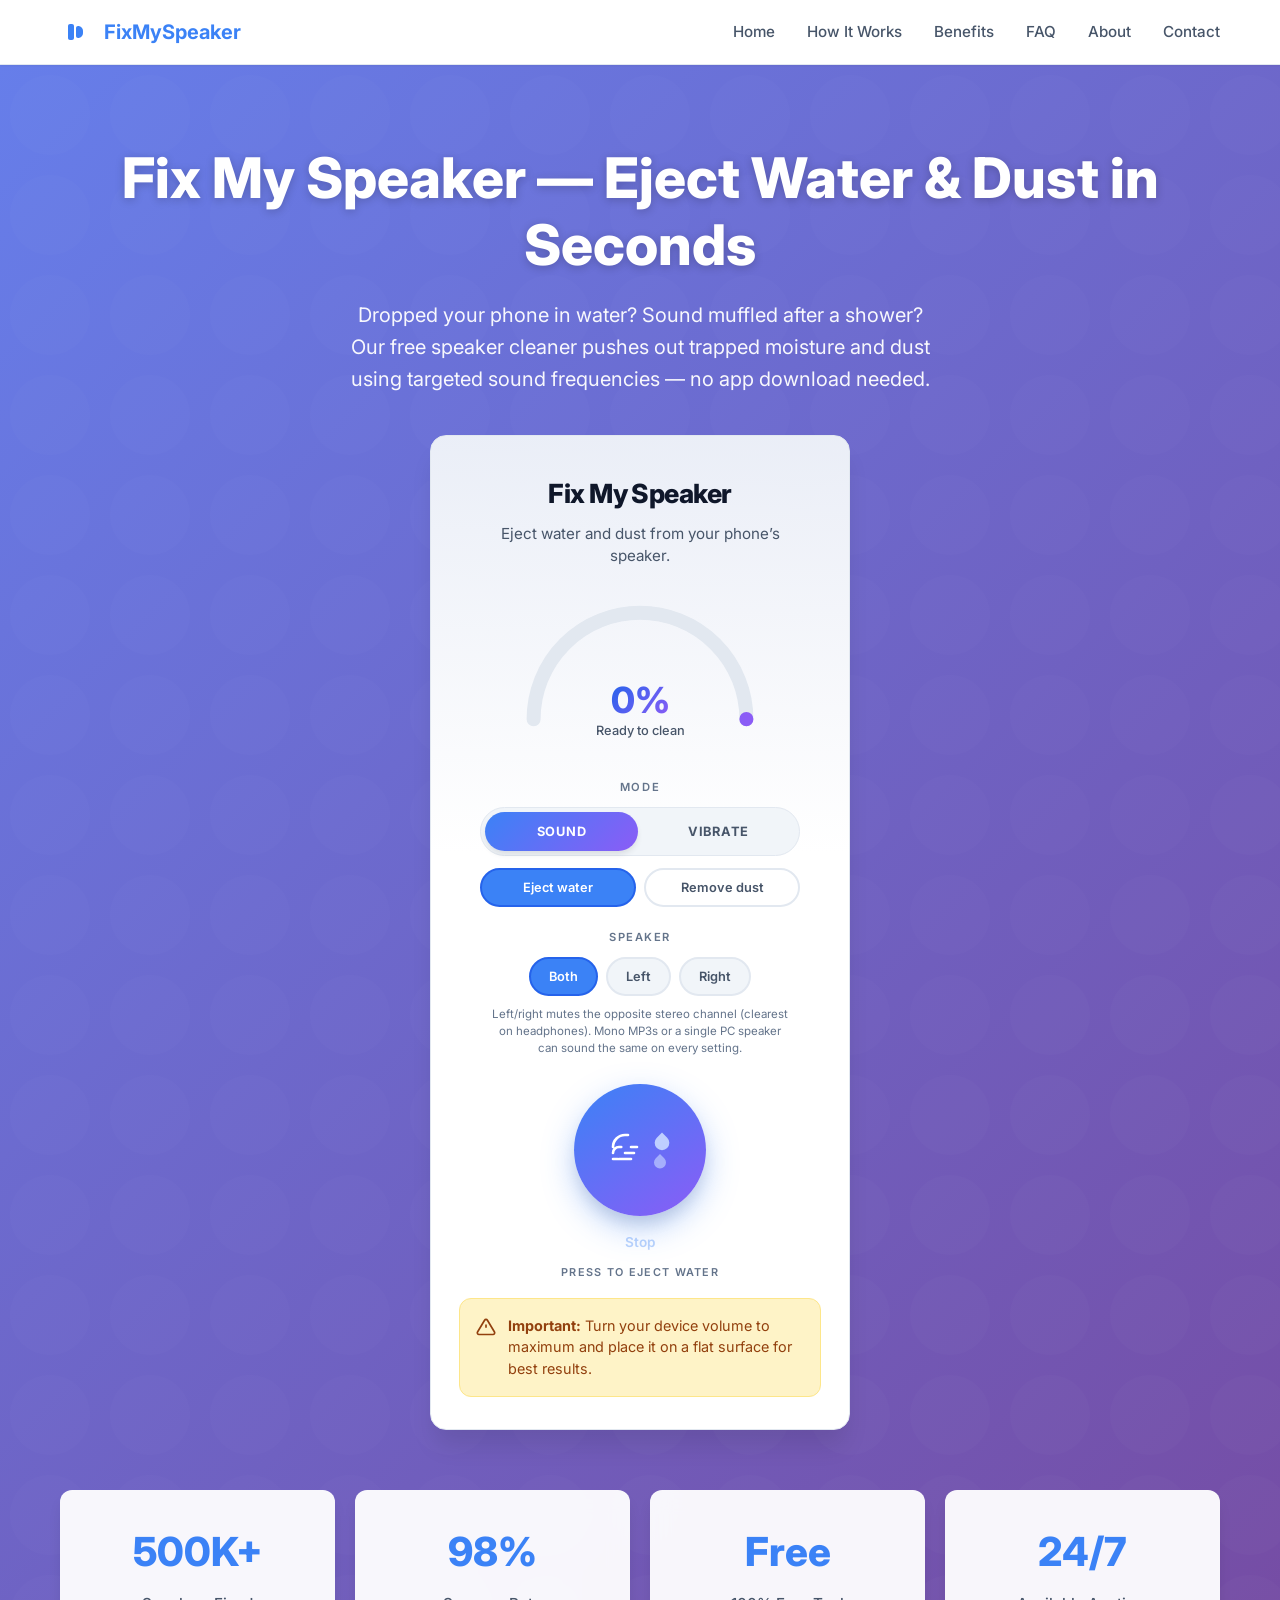
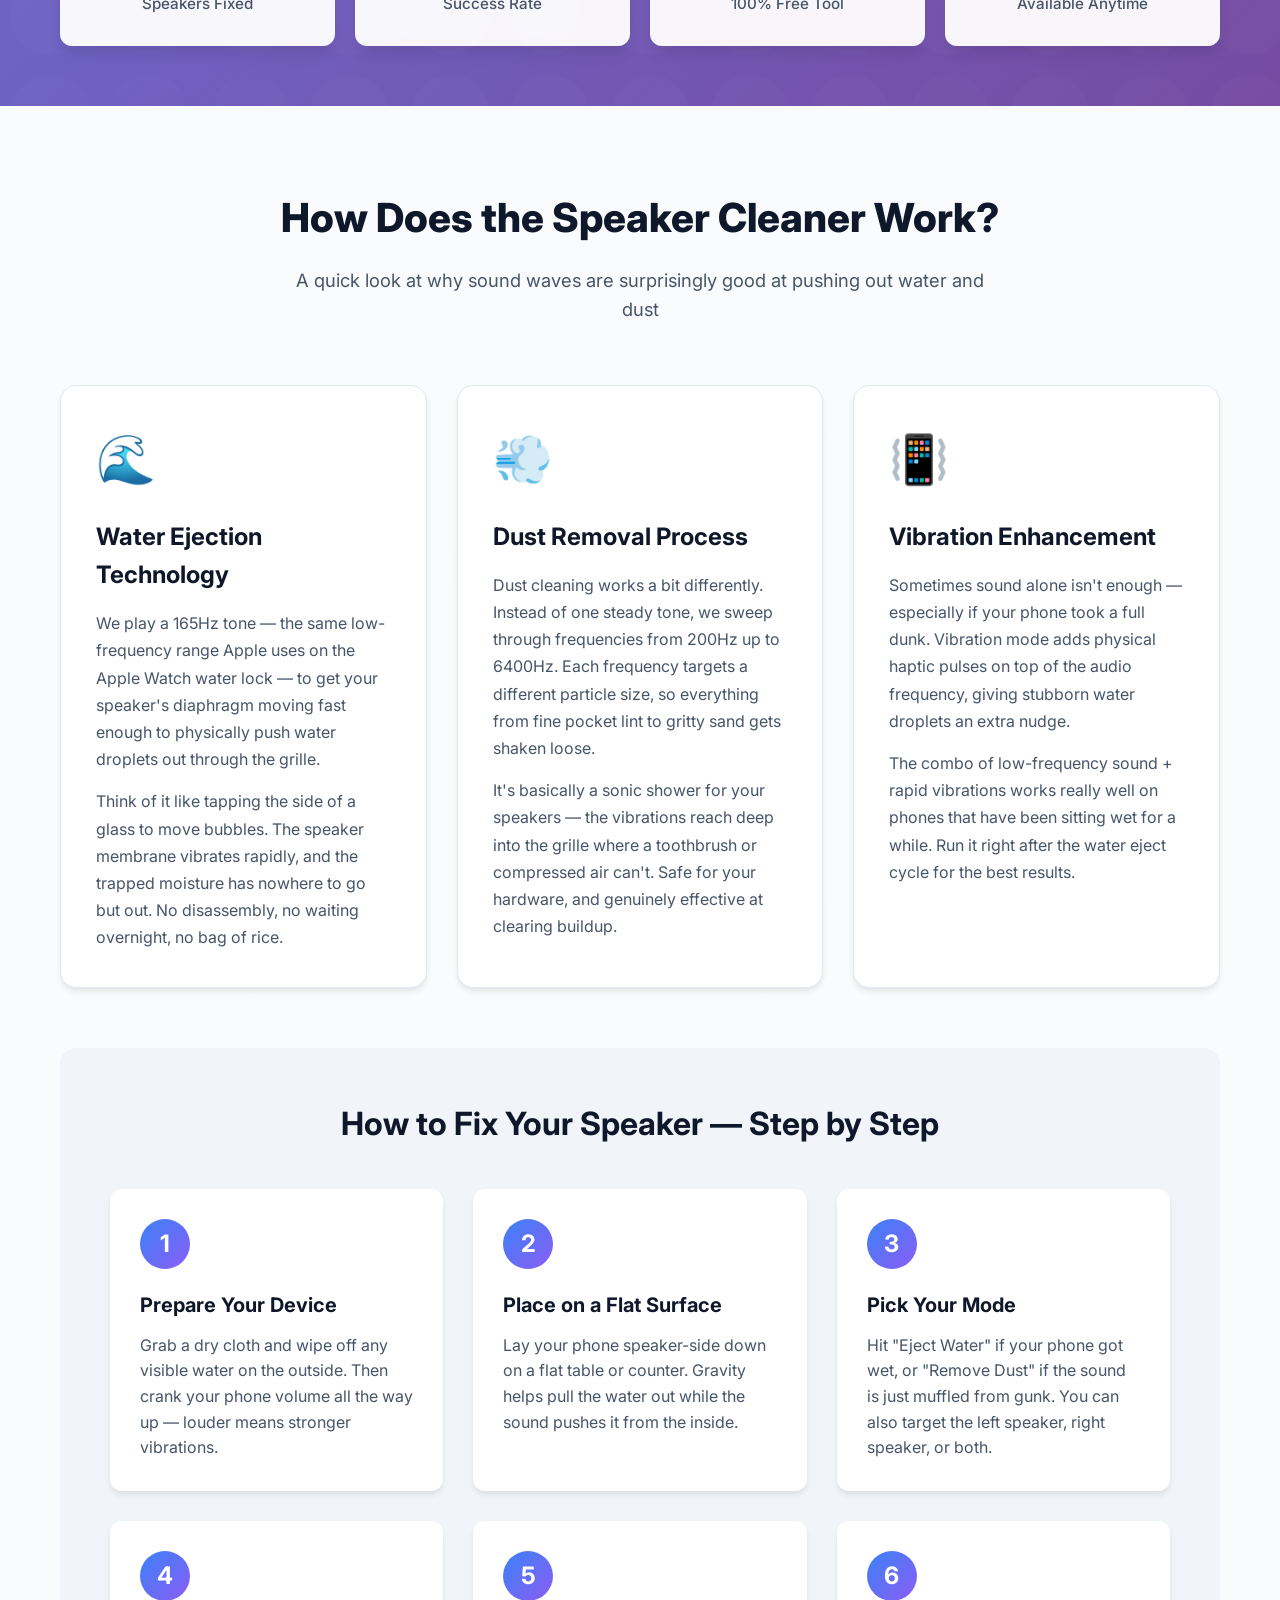
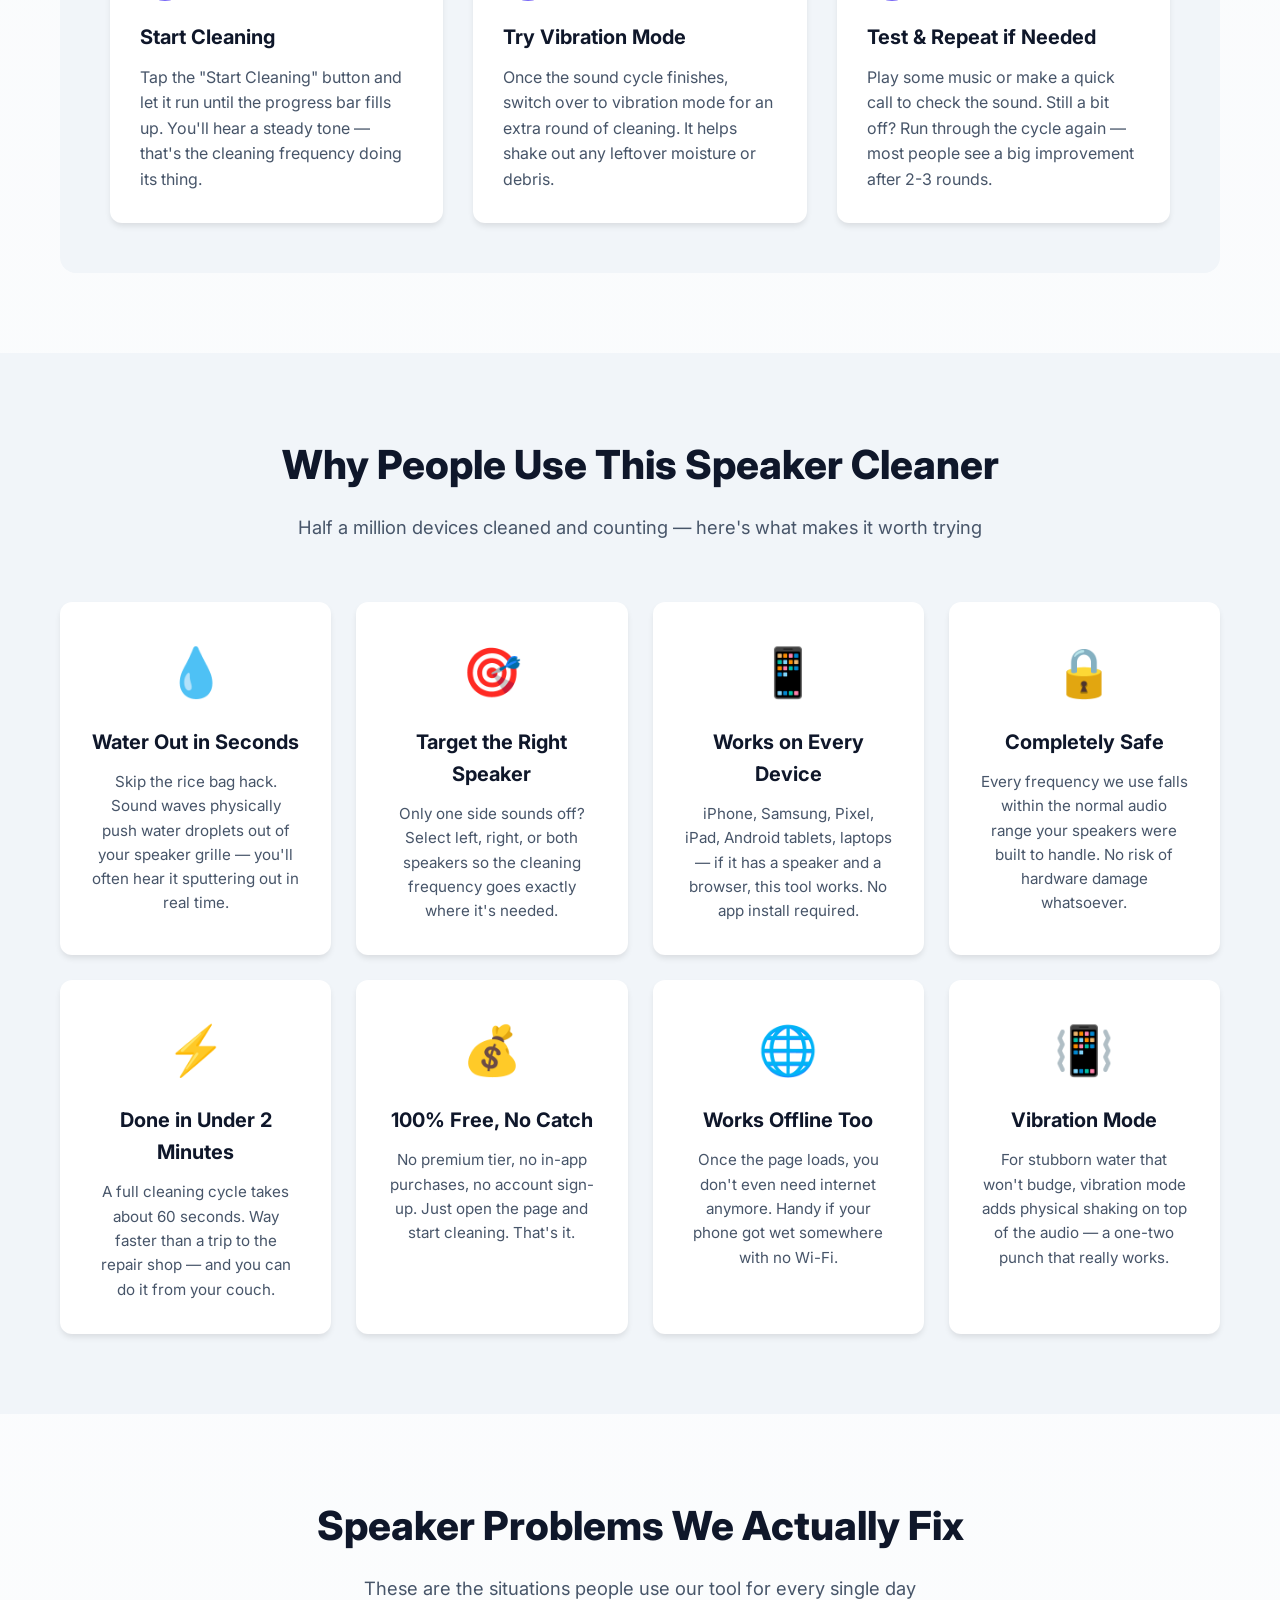
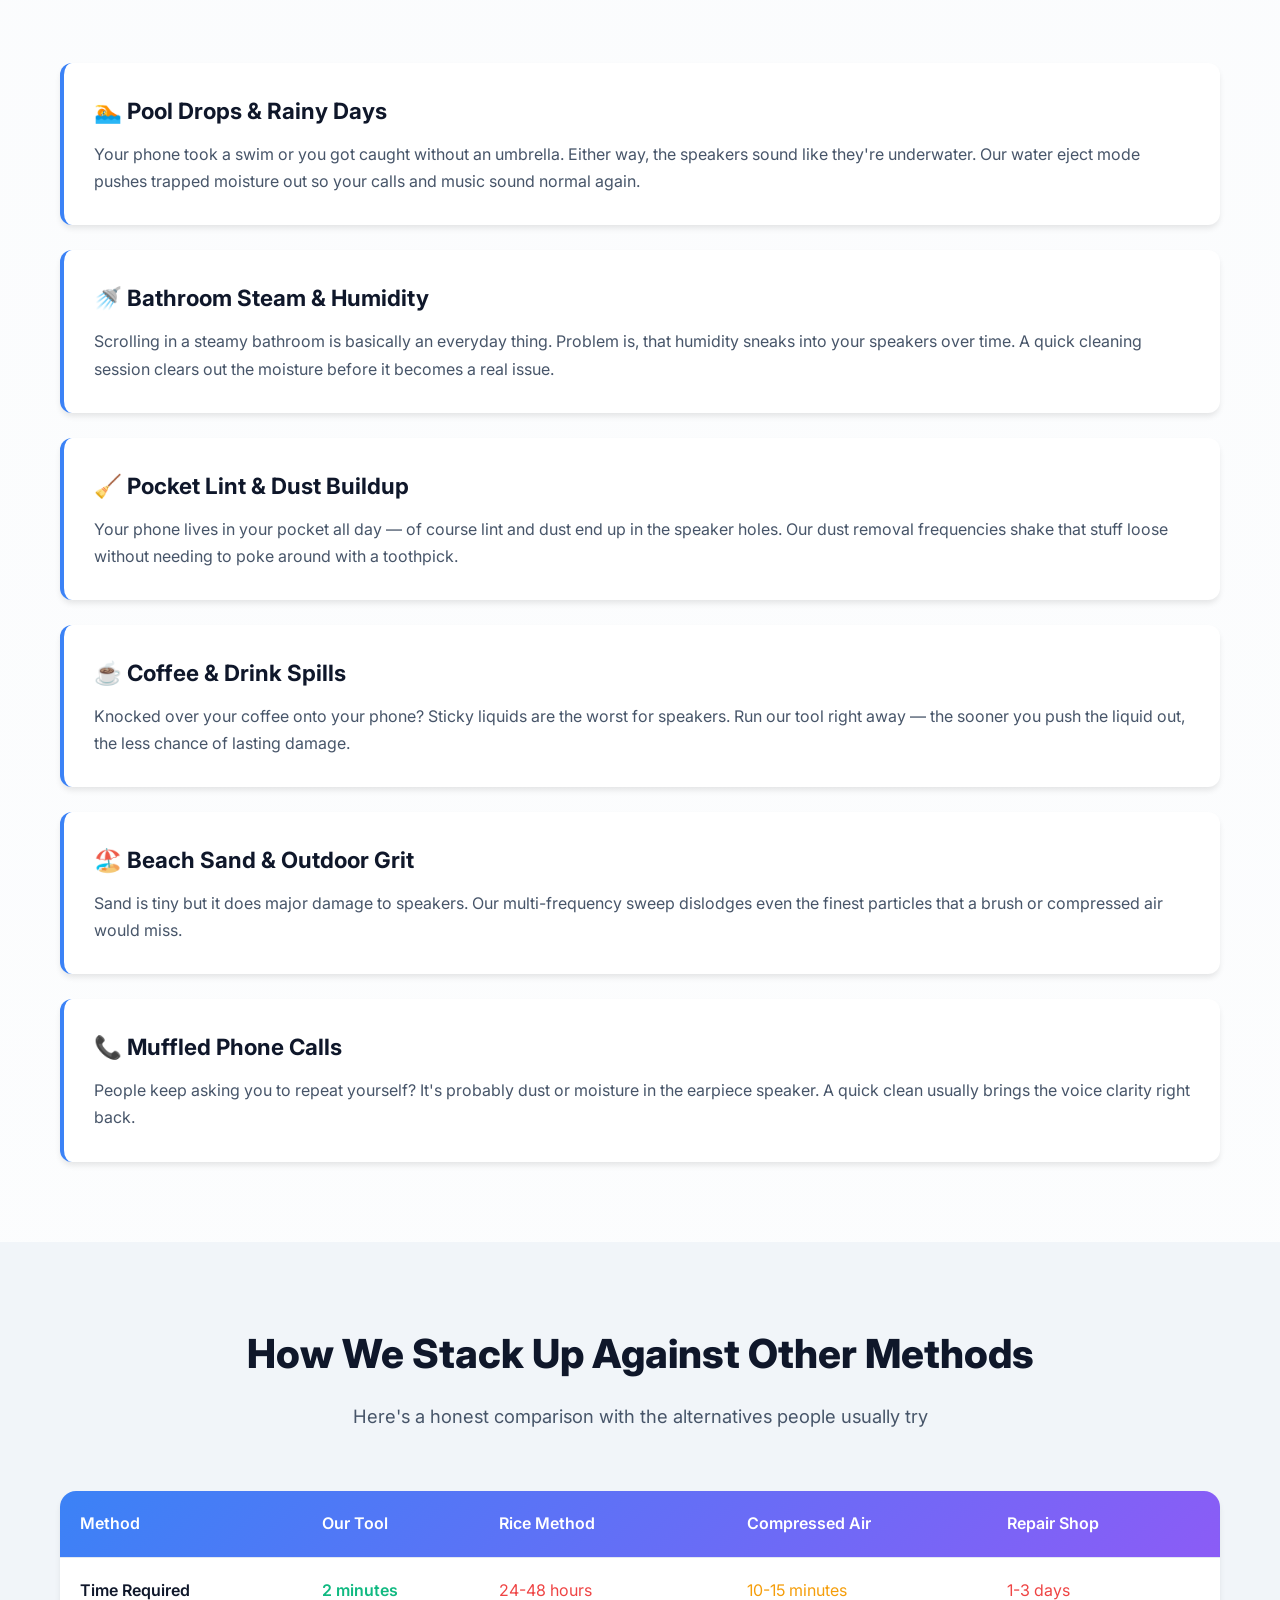
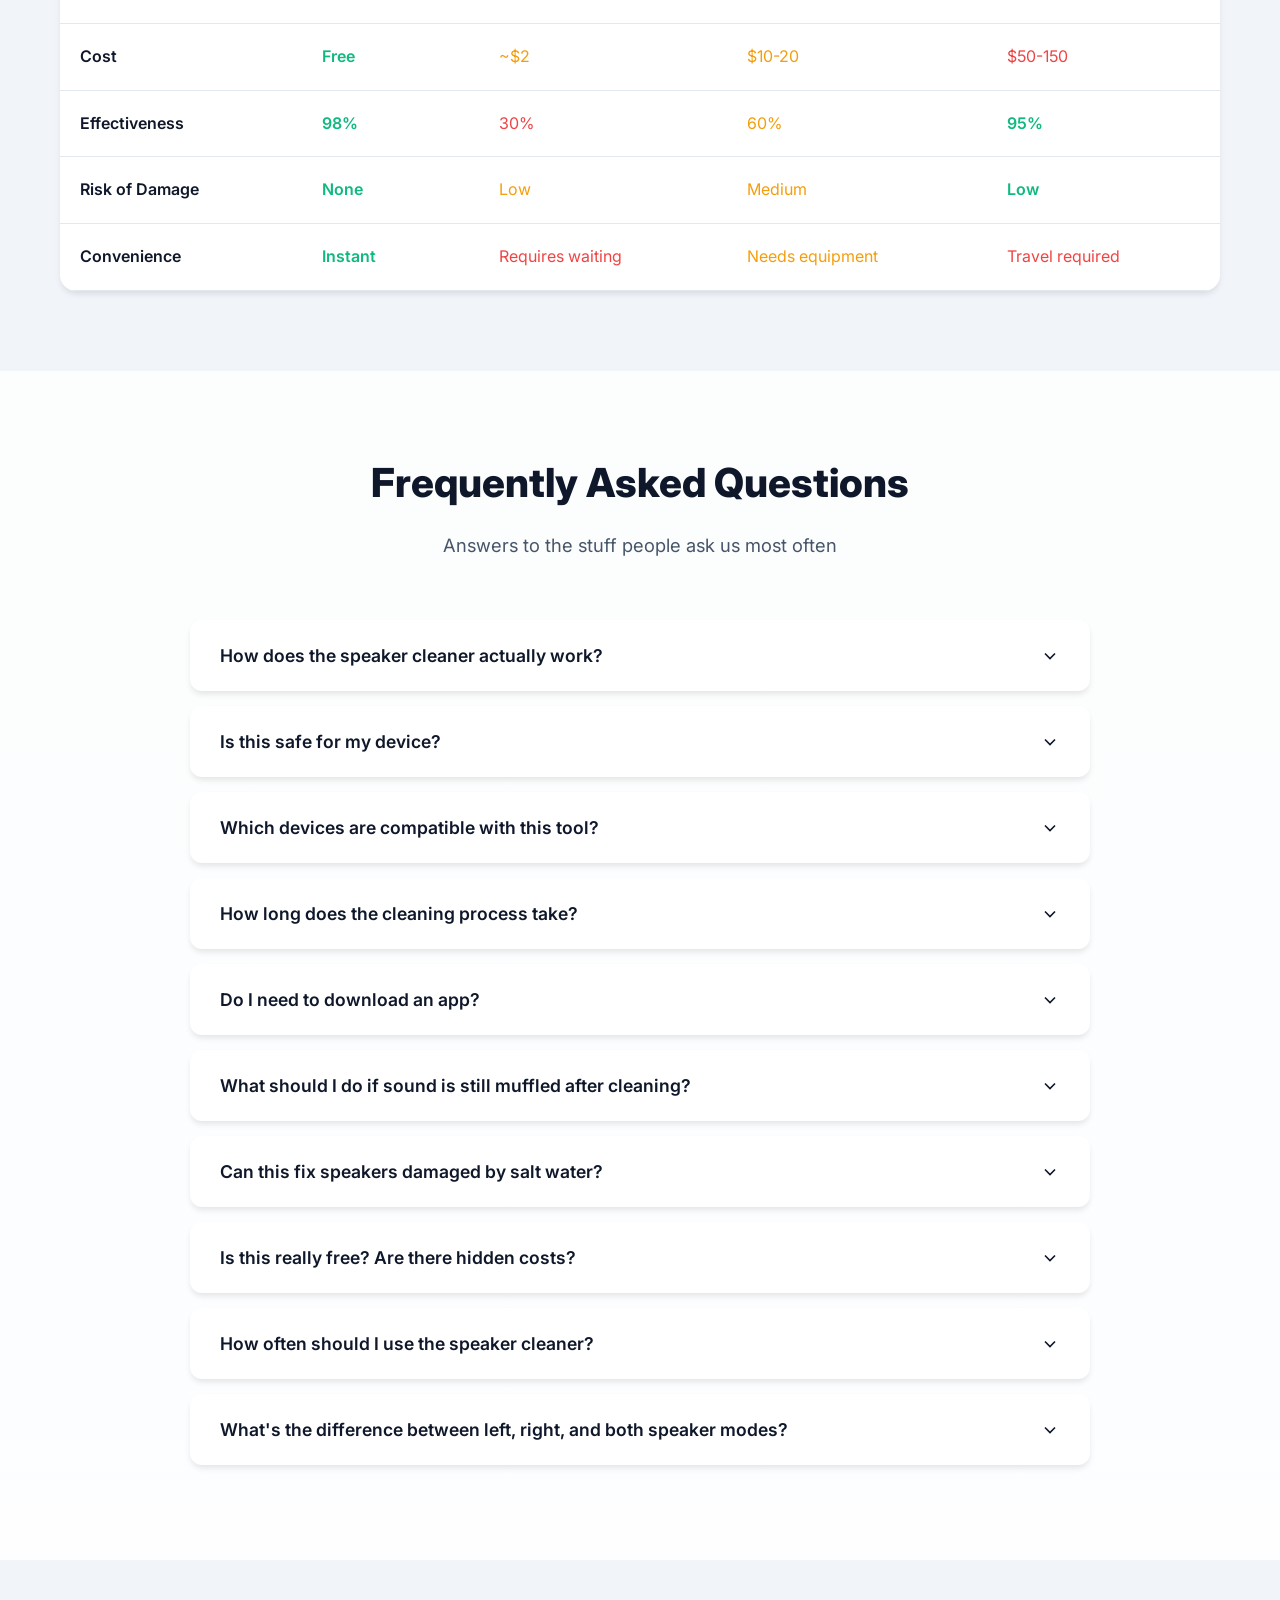
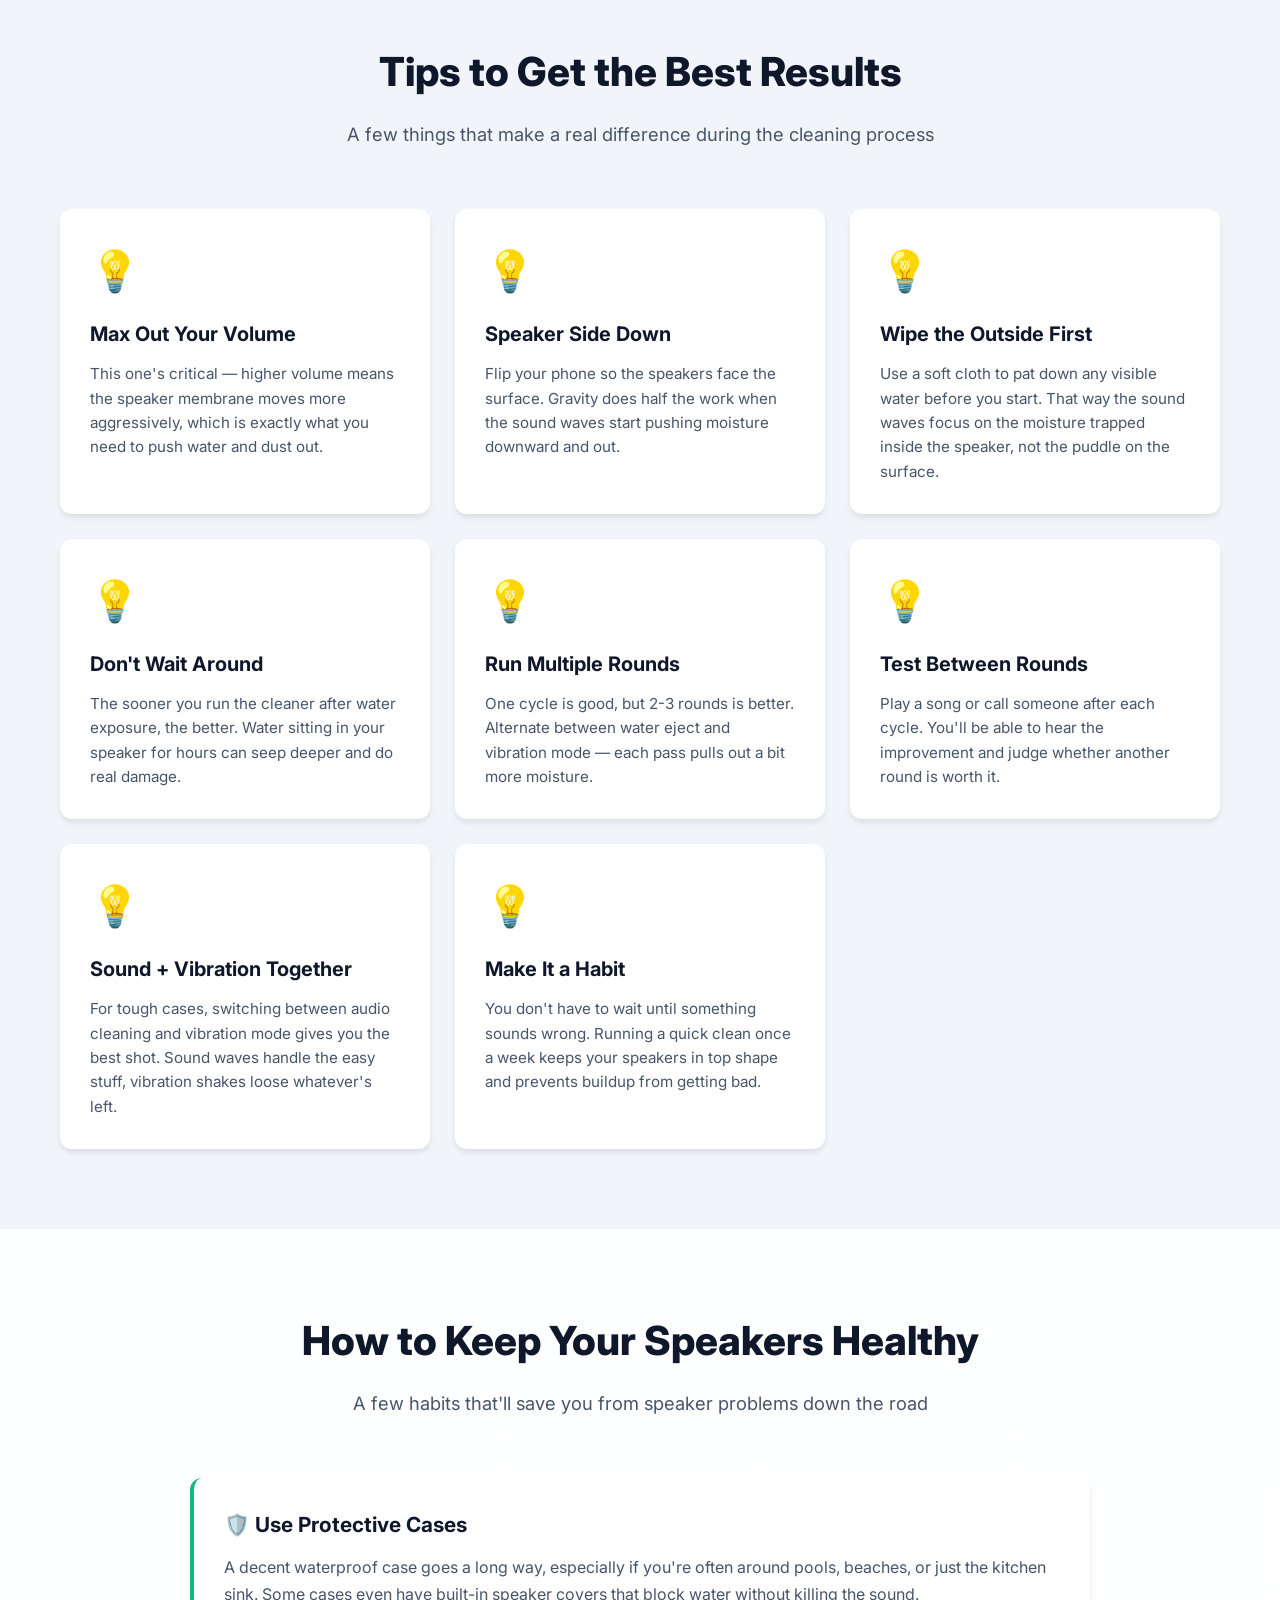
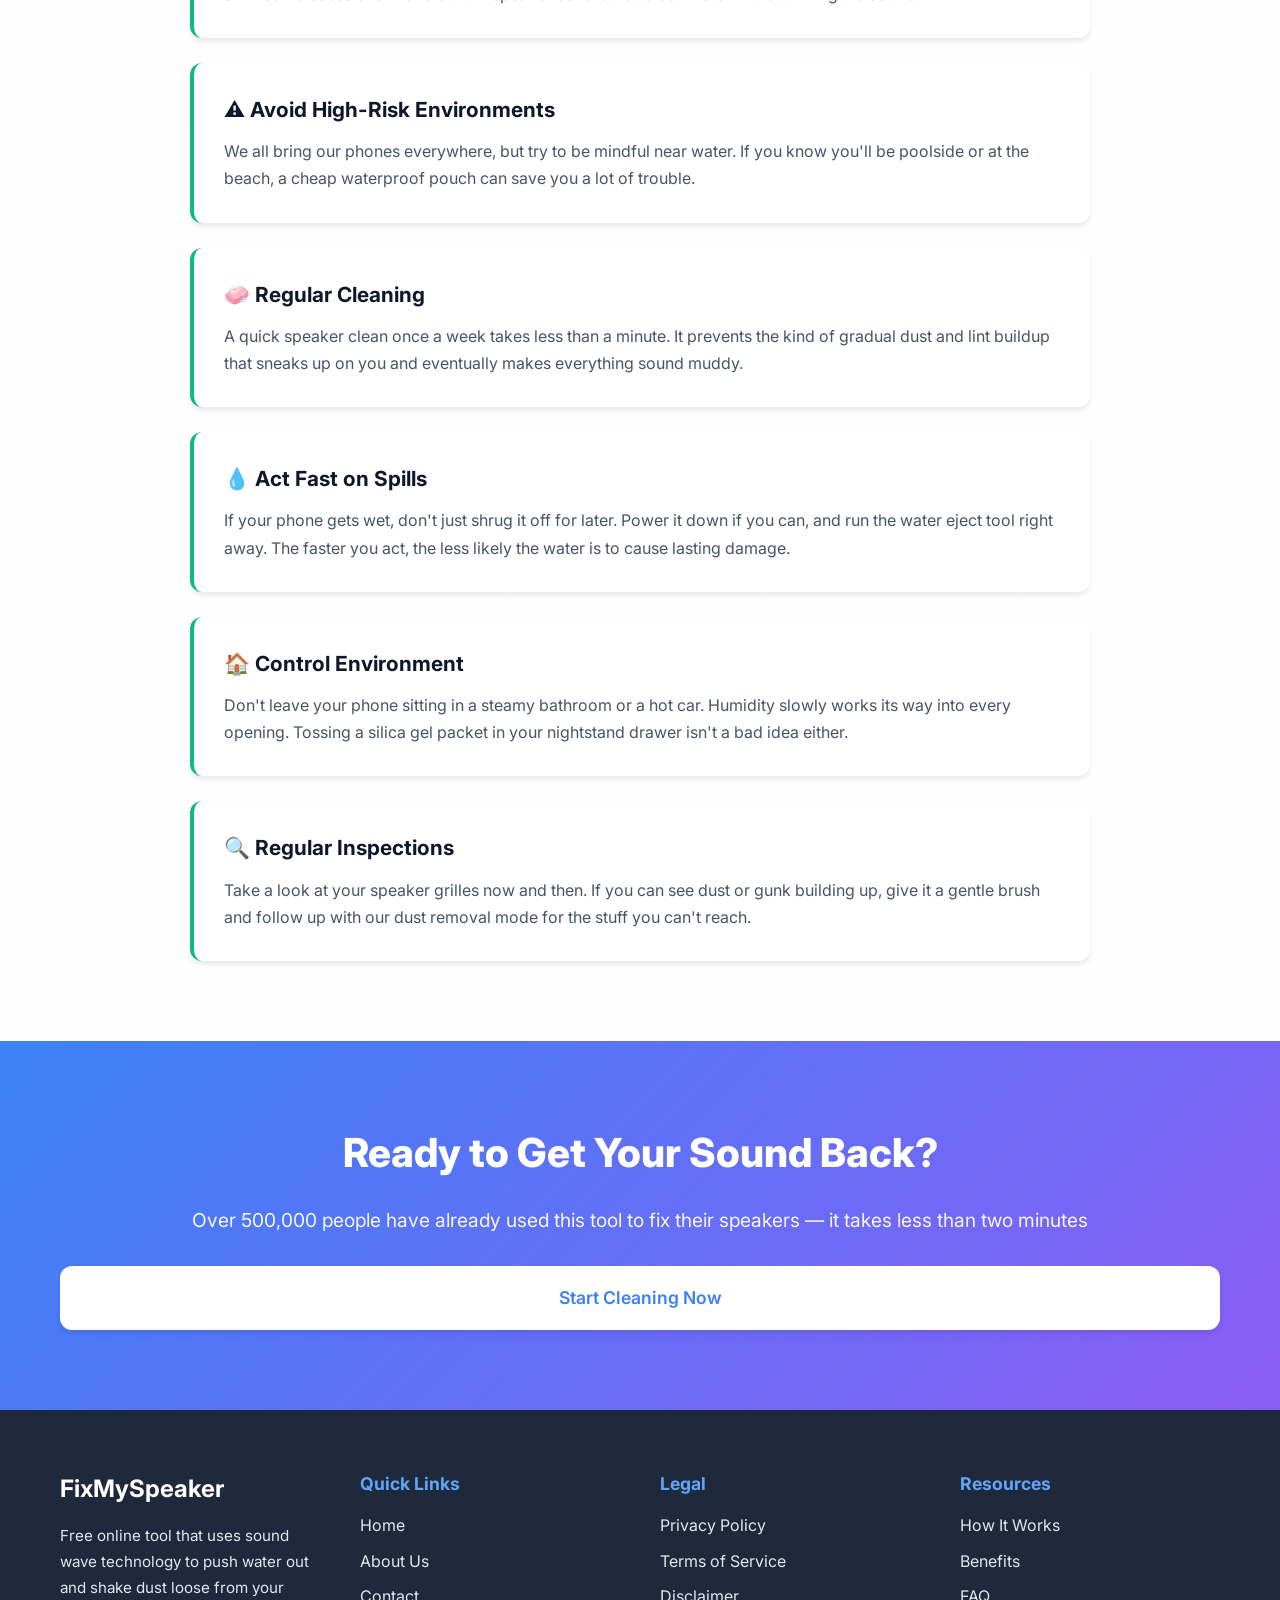
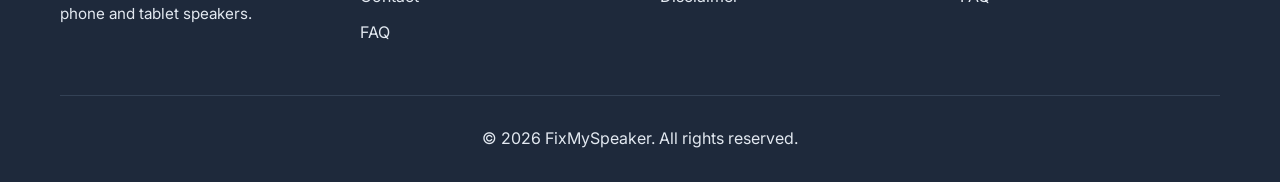
==== commit 3635c77a: "updated" ====
--- a/index.html
+++ b/index.html
@@ -96,91 +96,105 @@
 
             <!-- Speaker Cleaner Tool -->
             <div class="tool-container">
-                <div class="tool-card">
-                    <div class="tool-header">
-                        <h2>Speaker Cleaner — Water & Dust Removal</h2>
-                        <p>Pick a cleaning mode below, turn your volume all the way up, and hit play</p>
-                    </div>
-
-                    <!-- Mode Selection -->
-                    <div class="mode-selection">
-                        <button class="mode-btn active" data-mode="water">
-                            <svg width="24" height="24" viewBox="0 0 24 24" fill="none" stroke="currentColor"
+                <div class="tool-card sound-tool-card">
+                    <div class="sound-tool" id="soundTool">
+                        <header class="sound-tool__header">
+                            <h2 class="sound-tool__title">Fix My Speaker</h2>
+                            <p class="sound-tool__subtitle">Eject water and dust from your phone’s speaker.</p>
+                        </header>
+
+                        <div class="progress-gauge" aria-live="polite">
+                            <svg class="progress-gauge__svg" viewBox="0 0 200 108" xmlns="http://www.w3.org/2000/svg"
+                                aria-hidden="true">
+                                <defs>
+                                    <linearGradient id="gaugeGradient" x1="0%" y1="0%" x2="100%" y2="0%">
+                                        <stop offset="0%" stop-color="#3b82f6" />
+                                        <stop offset="100%" stop-color="#8b5cf6" />
+                                    </linearGradient>
+                                </defs>
+                                <path class="progress-gauge__track"
+                                    d="M 24 88 A 76 76 0 0 1 176 88" fill="none" stroke="currentColor"
+                                    stroke-width="10" stroke-linecap="round" />
+                                <path id="progressGaugeFill"
+                                    d="M 24 88 A 76 76 0 0 1 176 88" fill="none" stroke="url(#gaugeGradient)"
+                                    stroke-width="10" stroke-linecap="round" pathLength="100" stroke-dasharray="100"
+                                    stroke-dashoffset="100" />
+                            </svg>
+                            <div class="progress-gauge__center">
+                                <span id="progressPercent" class="progress-gauge__percent">0%</span>
+                                <span id="statusText" class="progress-gauge__status">Ready to clean</span>
+                            </div>
+                        </div>
+
+                        <div class="sound-tool__mode-block">
+                            <p class="sound-tool__eyebrow">Mode</p>
+                            <div class="mode-type-toggle" role="group" aria-label="Cleaning mode type">
+                                <button type="button" class="mode-type-btn active" data-type="sound"
+                                    id="modeTypeSound">Sound</button>
+                                <button type="button" class="mode-type-btn" data-type="vibrate"
+                                    id="modeTypeVibrate">Vibrate</button>
+                            </div>
+                            <div class="sound-submodes" id="soundSubmodes">
+                                <button type="button" class="mode-btn active" data-mode="water">Eject water</button>
+                                <button type="button" class="mode-btn" data-mode="dust">Remove dust</button>
+                            </div>
+                        </div>
+
+                        <div class="speaker-row">
+                            <p class="sound-tool__eyebrow">Speaker</p>
+                            <div class="speaker-selection speaker-selection--compact">
+                                <button type="button" class="speaker-btn active" data-speaker="both">Both</button>
+                                <button type="button" class="speaker-btn" data-speaker="left">Left</button>
+                                <button type="button" class="speaker-btn" data-speaker="right">Right</button>
+                            </div>
+                            <p class="speaker-routing-hint">Left/right mutes the opposite stereo channel (clearest on
+                                headphones). Mono MP3s or a single PC speaker can sound the same on every setting.</p>
+                        </div>
+
+                        <div class="eject-control">
+                            <button type="button" class="eject-circle-btn" id="startBtn"
+                                aria-label="Start cleaning">
+                                <span class="eject-circle-btn__icons" aria-hidden="true">
+                                    <svg class="eject-circle-btn__wind" width="36" height="36" viewBox="0 0 24 24"
+                                        fill="none" xmlns="http://www.w3.org/2000/svg">
+                                        <path
+                                            d="M4 14a4 4 0 0 1 4-4h1.5M4 10a8 8 0 0 1 8-8h2M4 18h3M8 18h8M12 14h6M16 10h4"
+                                            stroke="currentColor" stroke-width="1.75" stroke-linecap="round"
+                                            stroke-linejoin="round" />
+                                    </svg>
+                                    <span class="eject-circle-btn__drops">
+                                        <svg width="22" height="22" viewBox="0 0 24 24" fill="none"
+                                            xmlns="http://www.w3.org/2000/svg">
+                                            <path
+                                                d="M12 2.69l5.66 5.66a8 8 0 1 1-11.31 0z"
+                                                fill="currentColor" opacity="0.95" />
+                                        </svg>
+                                        <svg width="18" height="18" viewBox="0 0 24 24" fill="none"
+                                            xmlns="http://www.w3.org/2000/svg">
+                                            <path
+                                                d="M12 2.69l5.66 5.66a8 8 0 1 1-11.31 0z"
+                                                fill="currentColor" opacity="0.65" />
+                                        </svg>
+                                    </span>
+                                </span>
+                            </button>
+                            <button type="button" class="eject-stop-btn" id="stopBtn" disabled>Stop</button>
+                            <p class="eject-hint" id="ejectHint">Press to eject water</p>
+                        </div>
+
+                        <!-- Volume Warning -->
+                        <div class="warning-box sound-tool__warning">
+                            <svg width="20" height="20" viewBox="0 0 24 24" fill="none" stroke="currentColor"
                                 stroke-width="2">
-                                <path d="M12 2.69l5.66 5.66a8 8 0 1 1-11.31 0z"></path>
+                                <path
+                                    d="M10.29 3.86L1.82 18a2 2 0 0 0 1.71 3h16.94a2 2 0 0 0 1.71-3L13.71 3.86a2 2 0 0 0-3.42 0z">
+                                </path>
+                                <line x1="12" y1="9" x2="12" y2="13"></line>
+                                <line x1="12" y1="17" x2="12.01" y2="17"></line>
                             </svg>
-                            <span>Eject Water</span>
-                        </button>
-                        <button class="mode-btn" data-mode="dust">
-                            <svg width="24" height="24" viewBox="0 0 24 24" fill="none" stroke="currentColor"
-                                stroke-width="2">
-                                <circle cx="12" cy="12" r="10"></circle>
-                                <circle cx="12" cy="12" r="6"></circle>
-                                <circle cx="12" cy="12" r="2"></circle>
-                            </svg>
-                            <span>Remove Dust</span>
-                        </button>
-                        <button class="mode-btn" data-mode="vibrate">
-                            <svg width="24" height="24" viewBox="0 0 24 24" fill="none" stroke="currentColor"
-                                stroke-width="2">
-                                <path d="M2 8h20M2 16h20M6 4v16M10 4v16M14 4v16M18 4v16"></path>
-                            </svg>
-                            <span>Vibration Mode</span>
-                        </button>
-                    </div>
-
-                    <!-- Speaker Selection -->
-                    <div class="speaker-selection">
-                        <button class="speaker-btn active" data-speaker="both">
-                            <span>Both Speakers</span>
-                        </button>
-                        <button class="speaker-btn" data-speaker="left">
-                            <span>Left Speaker</span>
-                        </button>
-                        <button class="speaker-btn" data-speaker="right">
-                            <span>Right Speaker</span>
-                        </button>
-                    </div>
-
-                    <!-- Progress Bar -->
-                    <div class="progress-container">
-                        <div class="progress-bar">
-                            <div class="progress-fill" id="progressFill"></div>
+                            <p><strong>Important:</strong> Turn your device volume to maximum and place it on a flat
+                                surface for best results.</p>
                         </div>
-                        <div class="progress-text">
-                            <span id="progressPercent">0%</span>
-                            <span id="statusText">Ready to clean</span>
-                        </div>
-                    </div>
-
-                    <!-- Control Buttons -->
-                    <div class="control-buttons">
-                        <button class="btn btn-primary" id="startBtn">
-                            <svg width="20" height="20" viewBox="0 0 24 24" fill="currentColor">
-                                <path d="M8 5v14l11-7z" />
-                            </svg>
-                            <span>Start Cleaning</span>
-                        </button>
-                        <button class="btn btn-secondary" id="stopBtn" disabled>
-                            <svg width="20" height="20" viewBox="0 0 24 24" fill="currentColor">
-                                <rect x="6" y="6" width="12" height="12" />
-                            </svg>
-                            <span>Stop</span>
-                        </button>
-                    </div>
-
-                    <!-- Volume Warning -->
-                    <div class="warning-box">
-                        <svg width="20" height="20" viewBox="0 0 24 24" fill="none" stroke="currentColor"
-                            stroke-width="2">
-                            <path
-                                d="M10.29 3.86L1.82 18a2 2 0 0 0 1.71 3h16.94a2 2 0 0 0 1.71-3L13.71 3.86a2 2 0 0 0-3.42 0z">
-                            </path>
-                            <line x1="12" y1="9" x2="12" y2="13"></line>
-                            <line x1="12" y1="17" x2="12.01" y2="17"></line>
-                        </svg>
-                        <p><strong>Important:</strong> Turn your device volume to maximum and place it on a flat surface
-                            for best results.</p>
                     </div>
                 </div>
             </div>
@@ -815,8 +829,20 @@
         })({})
     </script> -->
 
+    <!-- Webpushr uses a service worker; skip on file:// (origin "null") to avoid console errors. -->
     <!-- start webpushr code -->
-    <script>(function (w, d, s, id) { if (typeof (w.webpushr) !== 'undefined') return; w.webpushr = w.webpushr || function () { (w.webpushr.q = w.webpushr.q || []).push(arguments) }; var js, fjs = d.getElementsByTagName(s)[0]; js = d.createElement(s); js.id = id; js.async = 1; js.src = "https://cdn.webpushr.com/app.min.js"; fjs.parentNode.appendChild(js); }(window, document, 'script', 'webpushr-jssdk')); webpushr('setup', { 'key': 'BIkr-OkCczVYgyMz4R4f7n-5cTy1qZ_pDqVL-MuWC2ACLKnDBg21XDsZfKMT_BHudRaMW5AQVChyu87Is7sVLYs' });</script>
+    <script>
+        if (location.protocol === 'http:' || location.protocol === 'https:') {
+            (function (w, d, s, id) {
+                if (typeof (w.webpushr) !== 'undefined') return;
+                w.webpushr = w.webpushr || function () { (w.webpushr.q = w.webpushr.q || []).push(arguments) };
+                var js, fjs = d.getElementsByTagName(s)[0];
+                js = d.createElement(s); js.id = id; js.async = 1; js.src = "https://cdn.webpushr.com/app.min.js";
+                fjs.parentNode.appendChild(js);
+            }(window, document, 'script', 'webpushr-jssdk'));
+            webpushr('setup', { 'key': 'BIkr-OkCczVYgyMz4R4f7n-5cTy1qZ_pDqVL-MuWC2ACLKnDBg21XDsZfKMT_BHudRaMW5AQVChyu87Is7sVLYs' });
+        }
+    </script>
     <!-- end webpushr code -->
 </body>
 
--- a/style.css
+++ b/style.css
@@ -194,140 +194,336 @@
     margin: 0 auto;
 }
 
-.tool-header {
-    text-align: center;
-    margin-bottom: 30px;
-}
-
-.tool-header h2 {
-    font-size: 2rem;
-    color: var(--text-primary);
-    margin-bottom: 10px;
-}
-
-.tool-header p {
-    color: var(--text-secondary);
-    font-size: 1rem;
-}
-
-/* Mode Selection */
-.mode-selection {
-    display: grid;
-    grid-template-columns: repeat(3, 1fr);
-    gap: 15px;
-    margin-bottom: 30px;
-}
-
-.mode-btn {
+.sound-tool-card {
+    max-width: 420px;
+    padding: 36px 28px 32px;
+    background: linear-gradient(180deg, rgba(241, 245, 249, 0.95) 0%, var(--white) 42%);
+    border: 1px solid var(--gray-light);
+}
+
+.sound-tool {
     display: flex;
     flex-direction: column;
     align-items: center;
-    gap: 8px;
-    padding: 20px 15px;
+    text-align: center;
+}
+
+.sound-tool__header {
+    margin-bottom: 28px;
+}
+
+.sound-tool__title {
+    font-size: 1.65rem;
+    font-weight: 800;
+    color: var(--text-primary);
+    letter-spacing: -0.02em;
+    margin-bottom: 8px;
+}
+
+.sound-tool__subtitle {
+    font-size: 0.95rem;
+    color: var(--text-secondary);
+    font-weight: 400;
+    line-height: 1.5;
+    max-width: 320px;
+    margin: 0 auto;
+}
+
+.sound-tool__eyebrow {
+    font-size: 0.7rem;
+    font-weight: 600;
+    letter-spacing: 0.14em;
+    text-transform: uppercase;
+    color: var(--gray);
+    margin-bottom: 10px;
+}
+
+.sound-tool__mode-block {
+    width: 100%;
+    max-width: 320px;
+    margin-bottom: 22px;
+}
+
+.sound-tool__warning {
+    width: 100%;
+    margin-top: 8px;
+    text-align: left;
+}
+
+/* Semicircular progress gauge */
+.progress-gauge {
+    position: relative;
+    width: min(280px, 100%);
+    margin: 0 auto 32px;
+}
+
+.progress-gauge__svg {
+    width: 100%;
+    height: auto;
+    display: block;
+    color: var(--gray-light);
+}
+
+#progressGaugeFill {
+    transition: stroke-dashoffset 0.25s ease;
+}
+
+.progress-gauge__center {
+    position: absolute;
+    left: 50%;
+    bottom: 8px;
+    transform: translateX(-50%);
+    display: flex;
+    flex-direction: column;
+    align-items: center;
+    gap: 4px;
+    width: 100%;
+    pointer-events: none;
+}
+
+.progress-gauge__percent {
+    font-size: 2.25rem;
+    font-weight: 800;
+    background: linear-gradient(135deg, var(--primary-dark), var(--secondary-color));
+    -webkit-background-clip: text;
+    background-clip: text;
+    color: transparent;
+    line-height: 1;
+}
+
+.progress-gauge__status {
+    font-size: 0.8rem;
+    font-weight: 500;
+    color: var(--text-secondary);
+    max-width: 200px;
+    line-height: 1.35;
+}
+
+/* Sound / Vibrate pill toggle */
+.mode-type-toggle {
+    display: flex;
+    width: 100%;
+    padding: 4px;
+    border-radius: 999px;
     background: var(--gray-lighter);
-    border: 2px solid transparent;
-    border-radius: var(--radius);
+    border: 1px solid var(--gray-light);
+    gap: 4px;
+}
+
+.mode-type-btn {
+    flex: 1;
+    border: none;
+    border-radius: 999px;
+    padding: 12px 16px;
+    font-size: 0.8rem;
+    font-weight: 700;
+    letter-spacing: 0.06em;
+    text-transform: uppercase;
+    font-family: inherit;
     cursor: pointer;
-    transition: var(--transition);
-    font-weight: 600;
-    color: var(--text-secondary);
-}
-
-.mode-btn:hover {
-    background: var(--gray-light);
-    transform: translateY(-2px);
-}
-
-.mode-btn.active {
+    color: var(--text-secondary);
+    background: transparent;
+    transition: var(--transition);
+}
+
+.mode-type-btn:hover:not(:disabled) {
+    color: var(--text-primary);
+}
+
+.mode-type-btn.active {
     background: linear-gradient(135deg, var(--primary-color), var(--secondary-color));
     color: var(--white);
+    box-shadow: var(--shadow);
+}
+
+.sound-submodes {
+    display: flex;
+    gap: 8px;
+    margin-top: 12px;
+}
+
+.sound-tool--vibrate-type .sound-submodes {
+    display: none;
+}
+
+.sound-submodes .mode-btn {
+    flex: 1;
+    padding: 10px 12px;
+    border-radius: 999px;
+    border: 2px solid var(--gray-light);
+    background: var(--white);
+    font-size: 0.8rem;
+    font-weight: 600;
+    color: var(--text-secondary);
+    cursor: pointer;
+    transition: var(--transition);
+    font-family: inherit;
+}
+
+.sound-submodes .mode-btn:hover:not(:disabled) {
+    border-color: var(--primary-light);
+    background: var(--gray-lighter);
+}
+
+.sound-submodes .mode-btn.active {
     border-color: var(--primary-dark);
-    box-shadow: var(--shadow-lg);
-}
-
-.mode-btn svg {
-    width: 28px;
-    height: 28px;
-}
-
-/* Speaker Selection */
-.speaker-selection {
-    display: grid;
-    grid-template-columns: repeat(3, 1fr);
-    gap: 12px;
-    margin-bottom: 30px;
-}
-
-.speaker-btn {
-    padding: 15px 20px;
+    background: var(--primary-color);
+    color: var(--white);
+}
+
+.speaker-row {
+    width: 100%;
+    max-width: 320px;
+    margin-bottom: 28px;
+}
+
+.speaker-selection--compact {
+    display: flex;
+    flex-wrap: wrap;
+    justify-content: center;
+    gap: 8px;
+}
+
+.speaker-selection--compact .speaker-btn {
+    padding: 10px 18px;
+    border-radius: 999px;
+    font-size: 0.8rem;
+    font-weight: 600;
     background: var(--gray-lighter);
     border: 2px solid var(--gray-light);
-    border-radius: var(--radius);
+    color: var(--text-secondary);
     cursor: pointer;
     transition: var(--transition);
-    font-weight: 600;
-    color: var(--text-secondary);
-    font-size: 0.95rem;
-}
-
-.speaker-btn:hover {
+    font-family: inherit;
+}
+
+.speaker-selection--compact .speaker-btn:hover:not(:disabled) {
     border-color: var(--primary-light);
-    background: var(--gray-light);
-}
-
-.speaker-btn.active {
+}
+
+.speaker-selection--compact .speaker-btn.active {
     background: var(--primary-color);
     color: var(--white);
     border-color: var(--primary-dark);
 }
 
-/* Progress Bar */
-.progress-container {
-    margin-bottom: 30px;
-}
-
-.progress-bar {
-    height: 12px;
-    background: var(--gray-lighter);
-    border-radius: 20px;
-    overflow: hidden;
-    margin-bottom: 12px;
-    box-shadow: inset 0 2px 4px rgba(0, 0, 0, 0.06);
-}
-
-.progress-fill {
-    height: 100%;
-    width: 0%;
-    background: linear-gradient(90deg, var(--primary-color), var(--secondary-color));
-    border-radius: 20px;
-    transition: width 0.3s ease;
-    box-shadow: 0 0 10px rgba(59, 130, 246, 0.5);
-}
-
-.progress-text {
-    display: flex;
-    justify-content: space-between;
+.speaker-routing-hint {
+    margin-top: 10px;
+    font-size: 0.72rem;
+    line-height: 1.45;
+    color: var(--gray);
+    max-width: 300px;
+    margin-left: auto;
+    margin-right: auto;
+}
+
+/* Circular eject control */
+.eject-control {
+    display: flex;
+    flex-direction: column;
     align-items: center;
-    font-size: 0.9rem;
-}
-
-#progressPercent {
-    font-weight: 700;
+    gap: 14px;
+    margin-bottom: 8px;
+}
+
+.eject-circle-btn {
+    width: 132px;
+    height: 132px;
+    border-radius: 50%;
+    border: none;
+    cursor: pointer;
+    display: flex;
+    align-items: center;
+    justify-content: center;
+    background: linear-gradient(145deg, var(--primary-color), var(--secondary-color));
+    color: var(--white);
+    box-shadow: var(--shadow-lg), 0 12px 32px rgba(59, 130, 246, 0.35);
+    transition: var(--transition);
+    font-family: inherit;
+}
+
+.eject-circle-btn:hover:not(:disabled) {
+    transform: scale(1.04);
+    box-shadow: var(--shadow-xl), 0 16px 40px rgba(59, 130, 246, 0.4);
+}
+
+.eject-circle-btn:active:not(:disabled) {
+    transform: scale(0.98);
+}
+
+.eject-circle-btn:disabled {
+    opacity: 0.55;
+    cursor: not-allowed;
+    transform: none;
+}
+
+.eject-circle-btn__icons {
+    display: flex;
+    align-items: center;
+    justify-content: center;
+    gap: 6px;
+}
+
+.eject-circle-btn__wind {
+    flex-shrink: 0;
+}
+
+.eject-circle-btn__drops {
+    display: flex;
+    flex-direction: column;
+    align-items: flex-start;
+    gap: 0;
+    margin-left: 2px;
+    color: #c4d4ff;
+}
+
+.eject-circle-btn__drops svg {
+    display: block;
+}
+
+.eject-stop-btn {
+    border: none;
+    background: transparent;
+    font-family: inherit;
+    font-size: 0.85rem;
+    font-weight: 600;
     color: var(--primary-color);
-    font-size: 1.1rem;
-}
-
-#statusText {
-    color: var(--text-secondary);
-    font-weight: 500;
-}
-
-/* Control Buttons */
-.control-buttons {
-    display: grid;
-    grid-template-columns: 1fr 1fr;
-    gap: 15px;
-    margin-bottom: 25px;
+    cursor: pointer;
+    text-decoration: underline;
+    text-underline-offset: 3px;
+    padding: 4px 8px;
+}
+
+.eject-stop-btn:disabled {
+    opacity: 0.35;
+    cursor: not-allowed;
+    text-decoration: none;
+}
+
+.eject-hint {
+    font-size: 0.68rem;
+    font-weight: 600;
+    letter-spacing: 0.12em;
+    text-transform: uppercase;
+    color: var(--gray);
+    margin-top: -4px;
+}
+
+.eject-circle-btn__icons--running {
+    display: flex;
+    align-items: center;
+    justify-content: center;
+    animation: eject-spin 1.15s linear infinite;
+}
+
+@keyframes eject-spin {
+    from {
+        transform: rotate(0deg);
+    }
+
+    to {
+        transform: rotate(360deg);
+    }
 }
 
 .btn {
@@ -958,16 +1154,17 @@
         padding: 25px;
     }
 
-    .mode-selection {
-        grid-template-columns: 1fr;
-    }
-
-    .speaker-selection {
-        grid-template-columns: 1fr;
-    }
-
-    .control-buttons {
-        grid-template-columns: 1fr;
+    .sound-tool-card {
+        padding: 28px 20px 24px;
+    }
+
+    .progress-gauge__percent {
+        font-size: 1.85rem;
+    }
+
+    .eject-circle-btn {
+        width: 120px;
+        height: 120px;
     }
 
     .stats-container {
@@ -1035,8 +1232,8 @@
         padding: 20px;
     }
 
-    .tool-header h2 {
-        font-size: 1.5rem;
+    .sound-tool__title {
+        font-size: 1.4rem;
     }
 
     .stats-container {
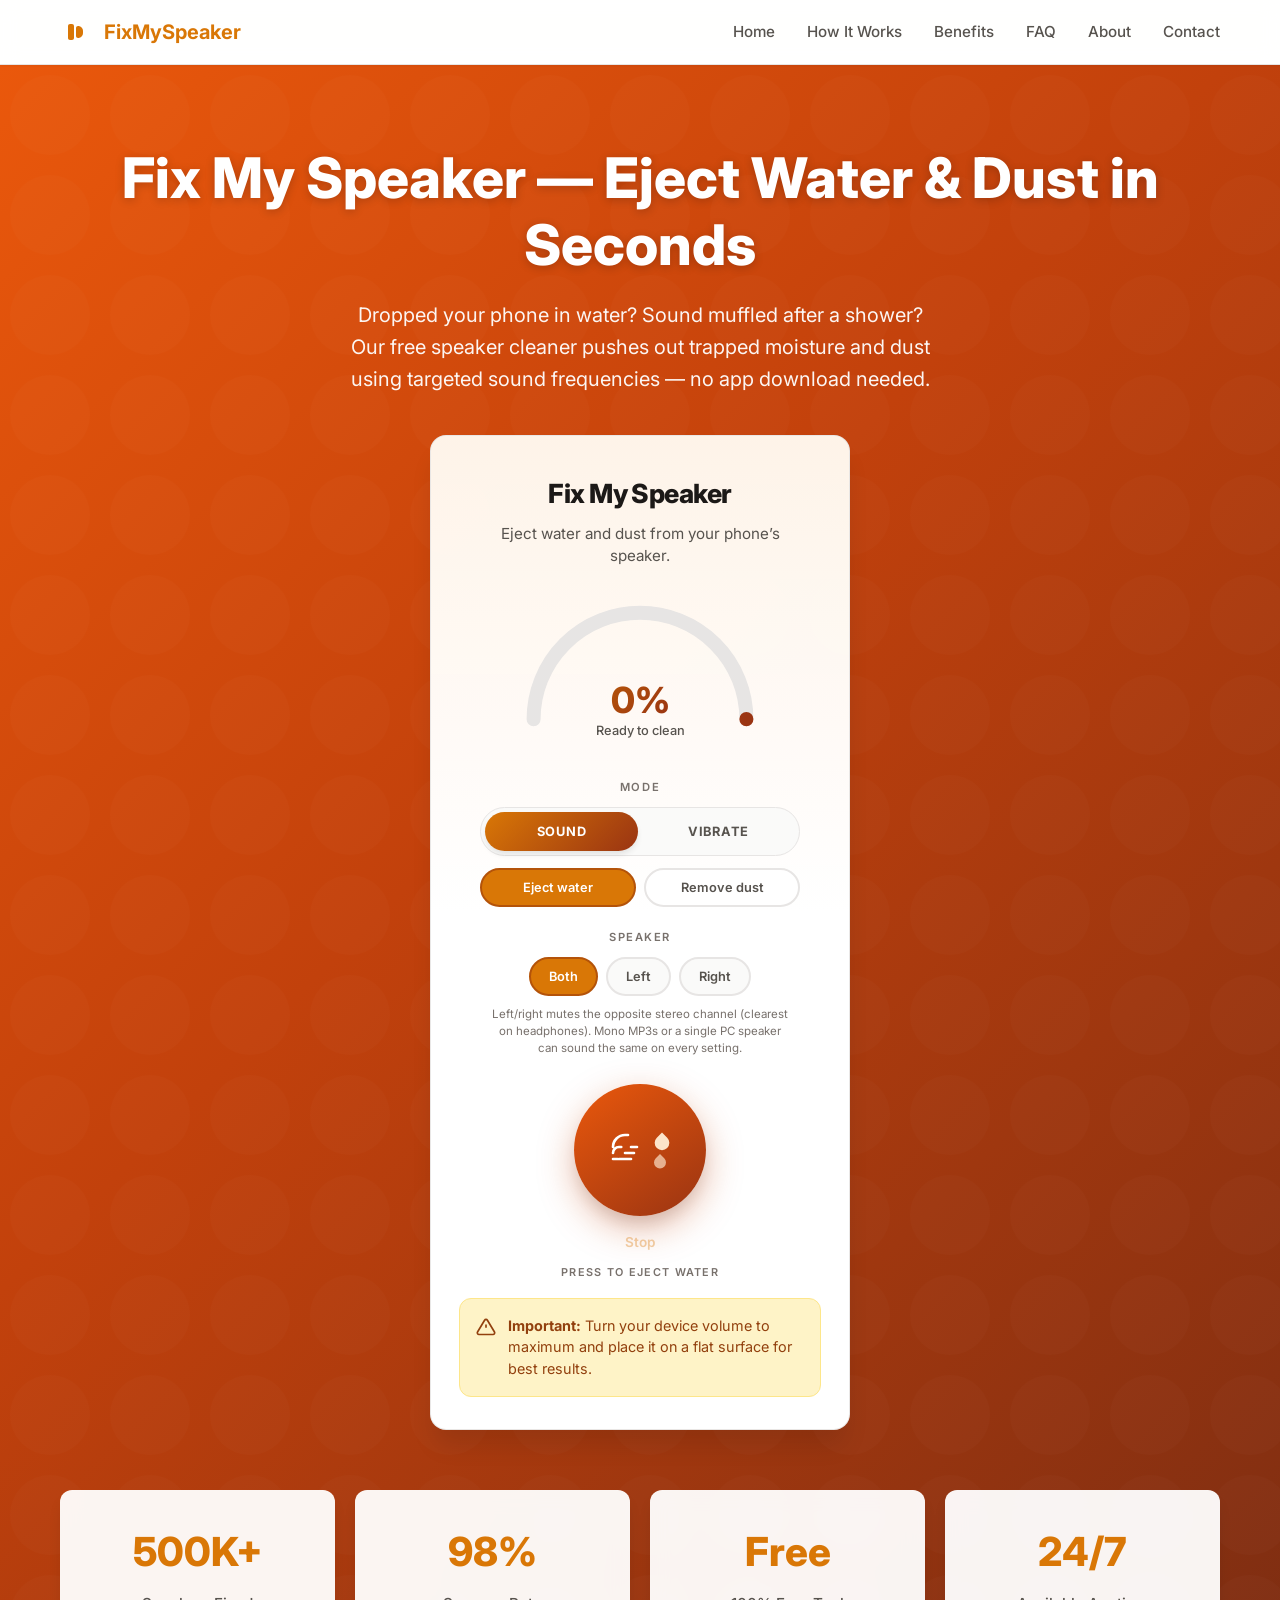
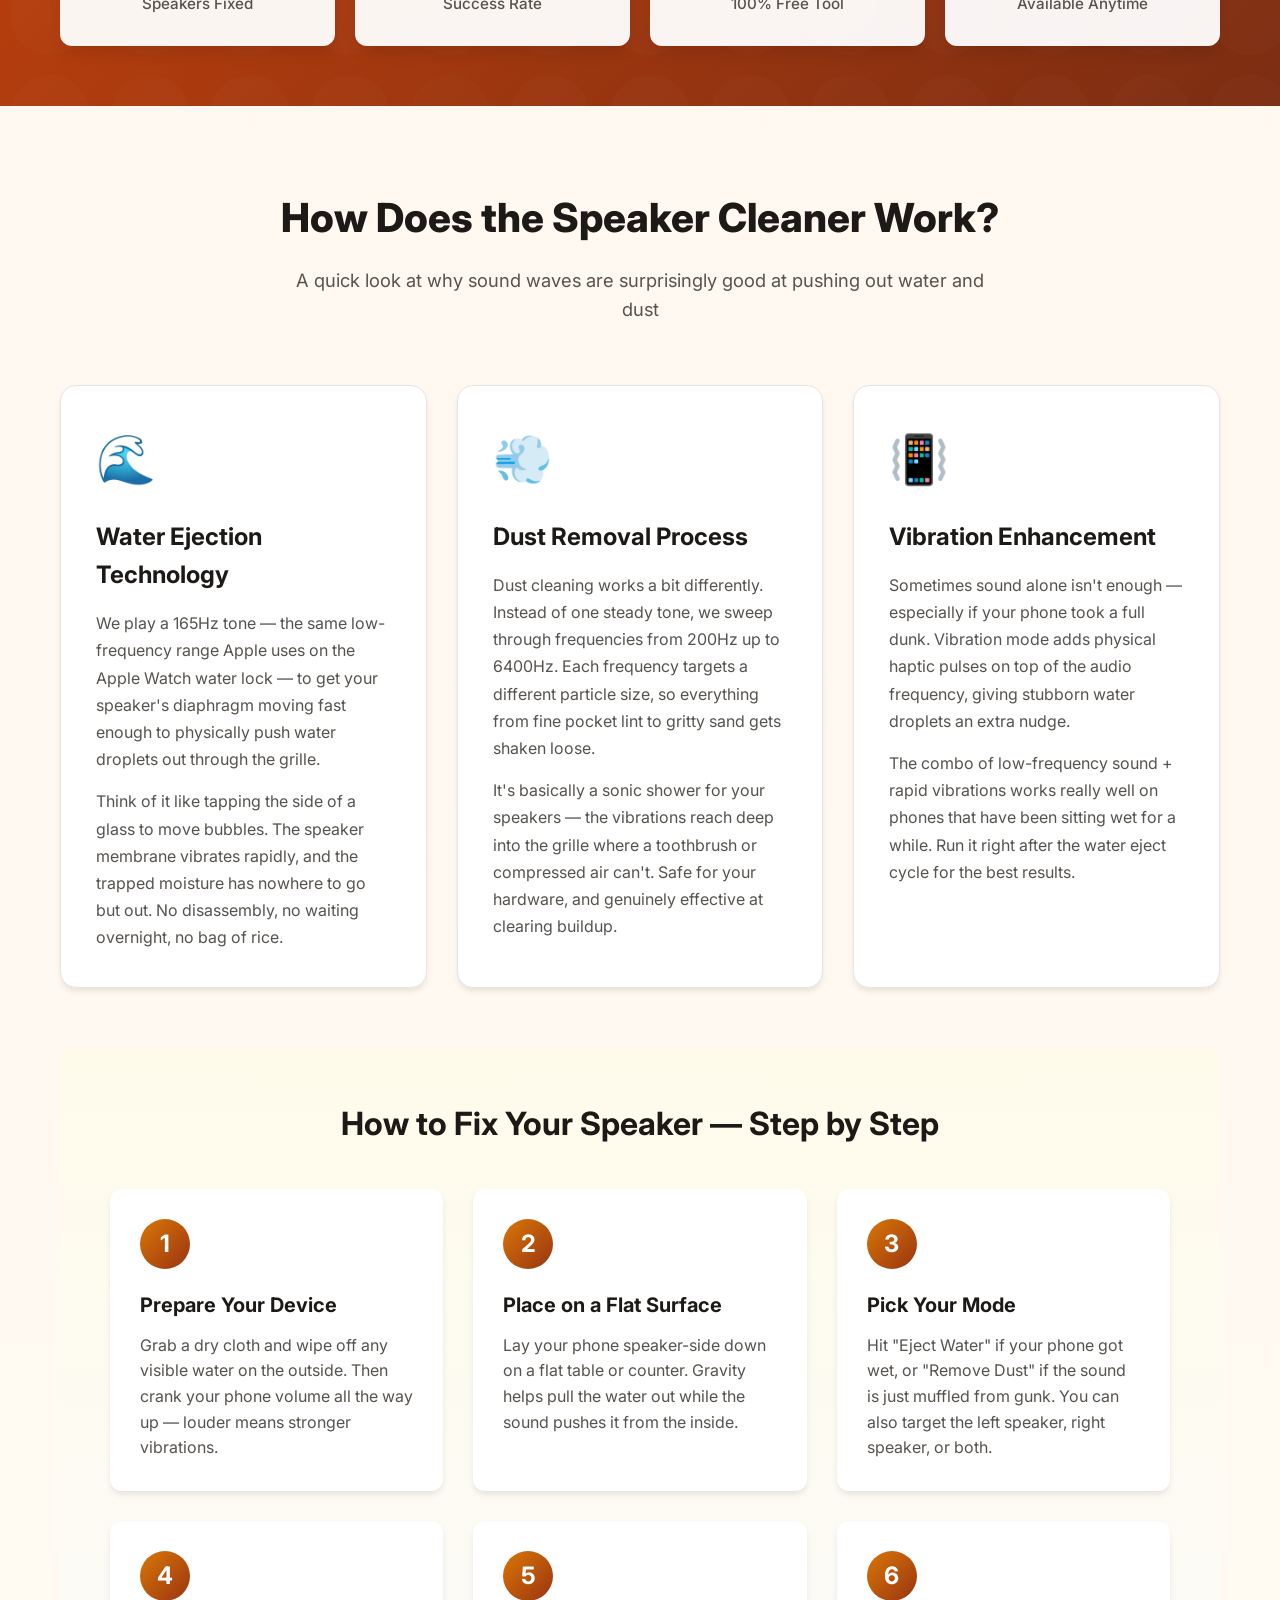
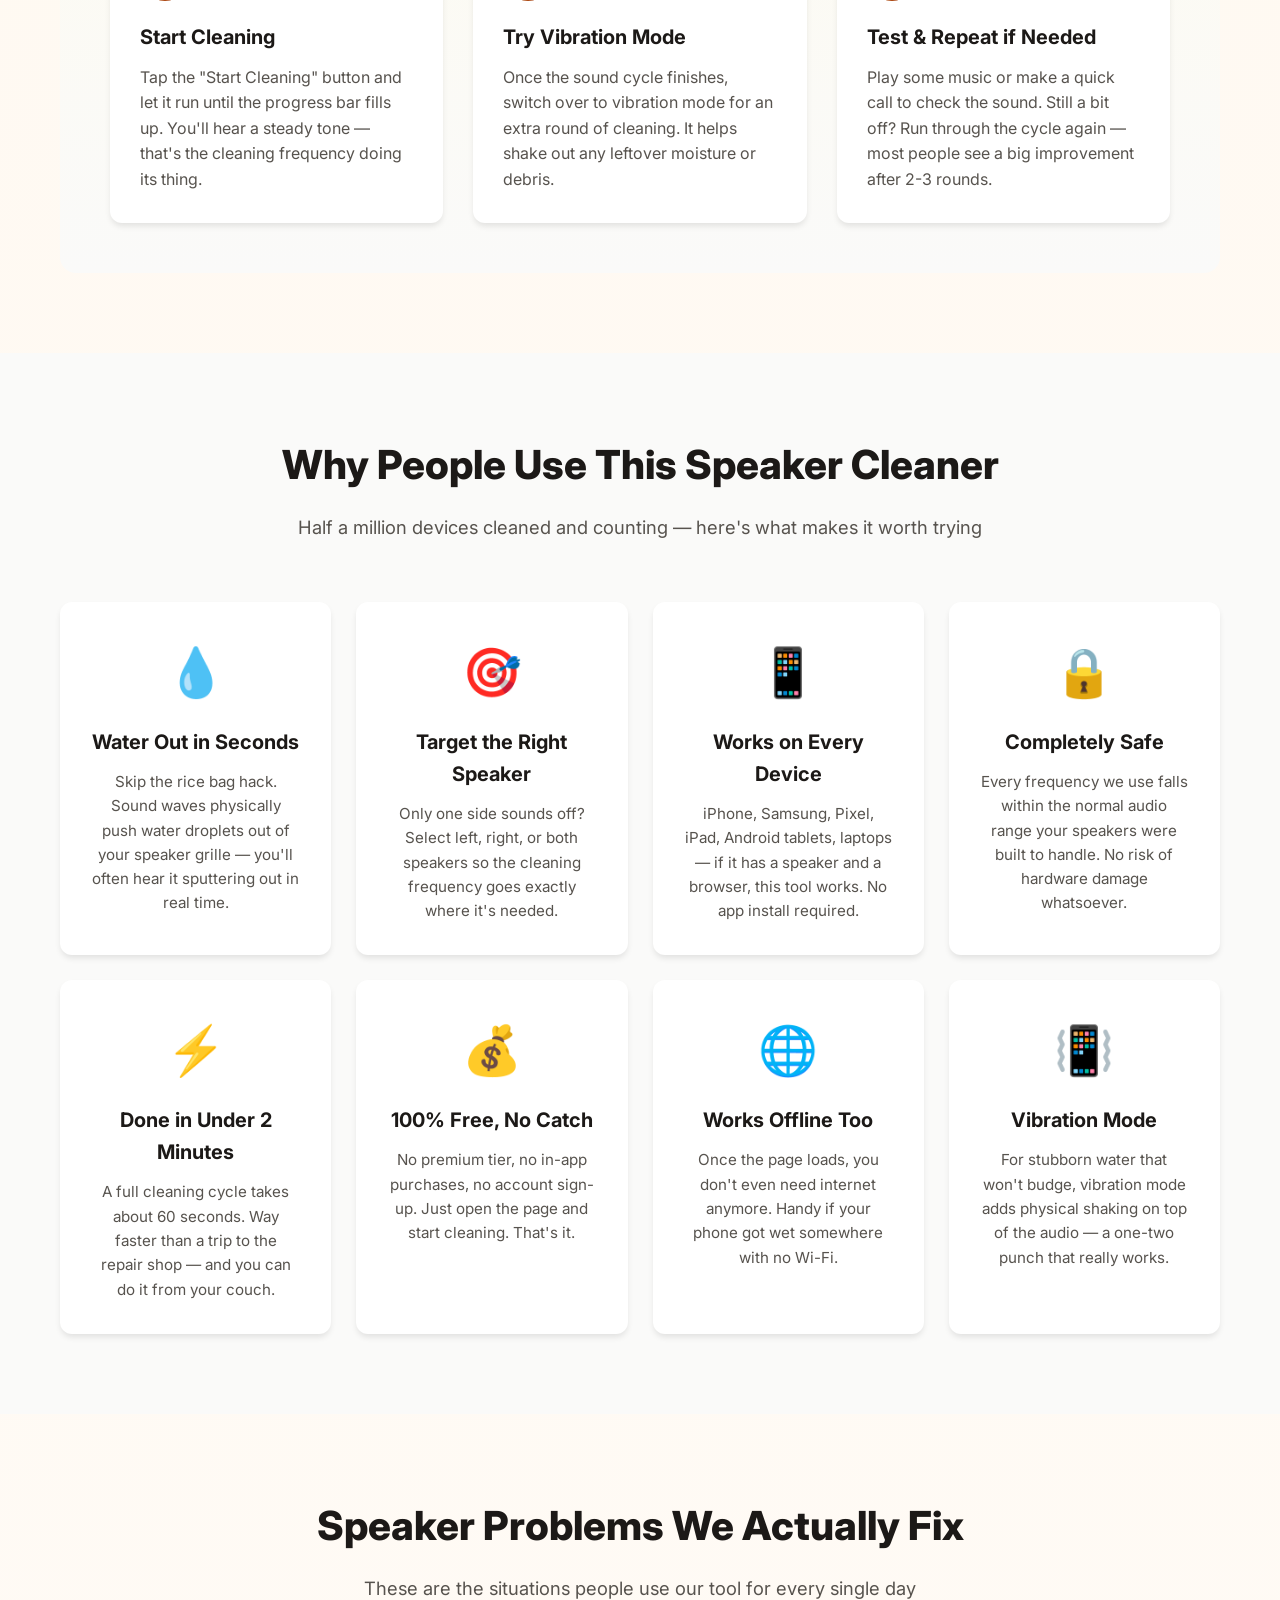
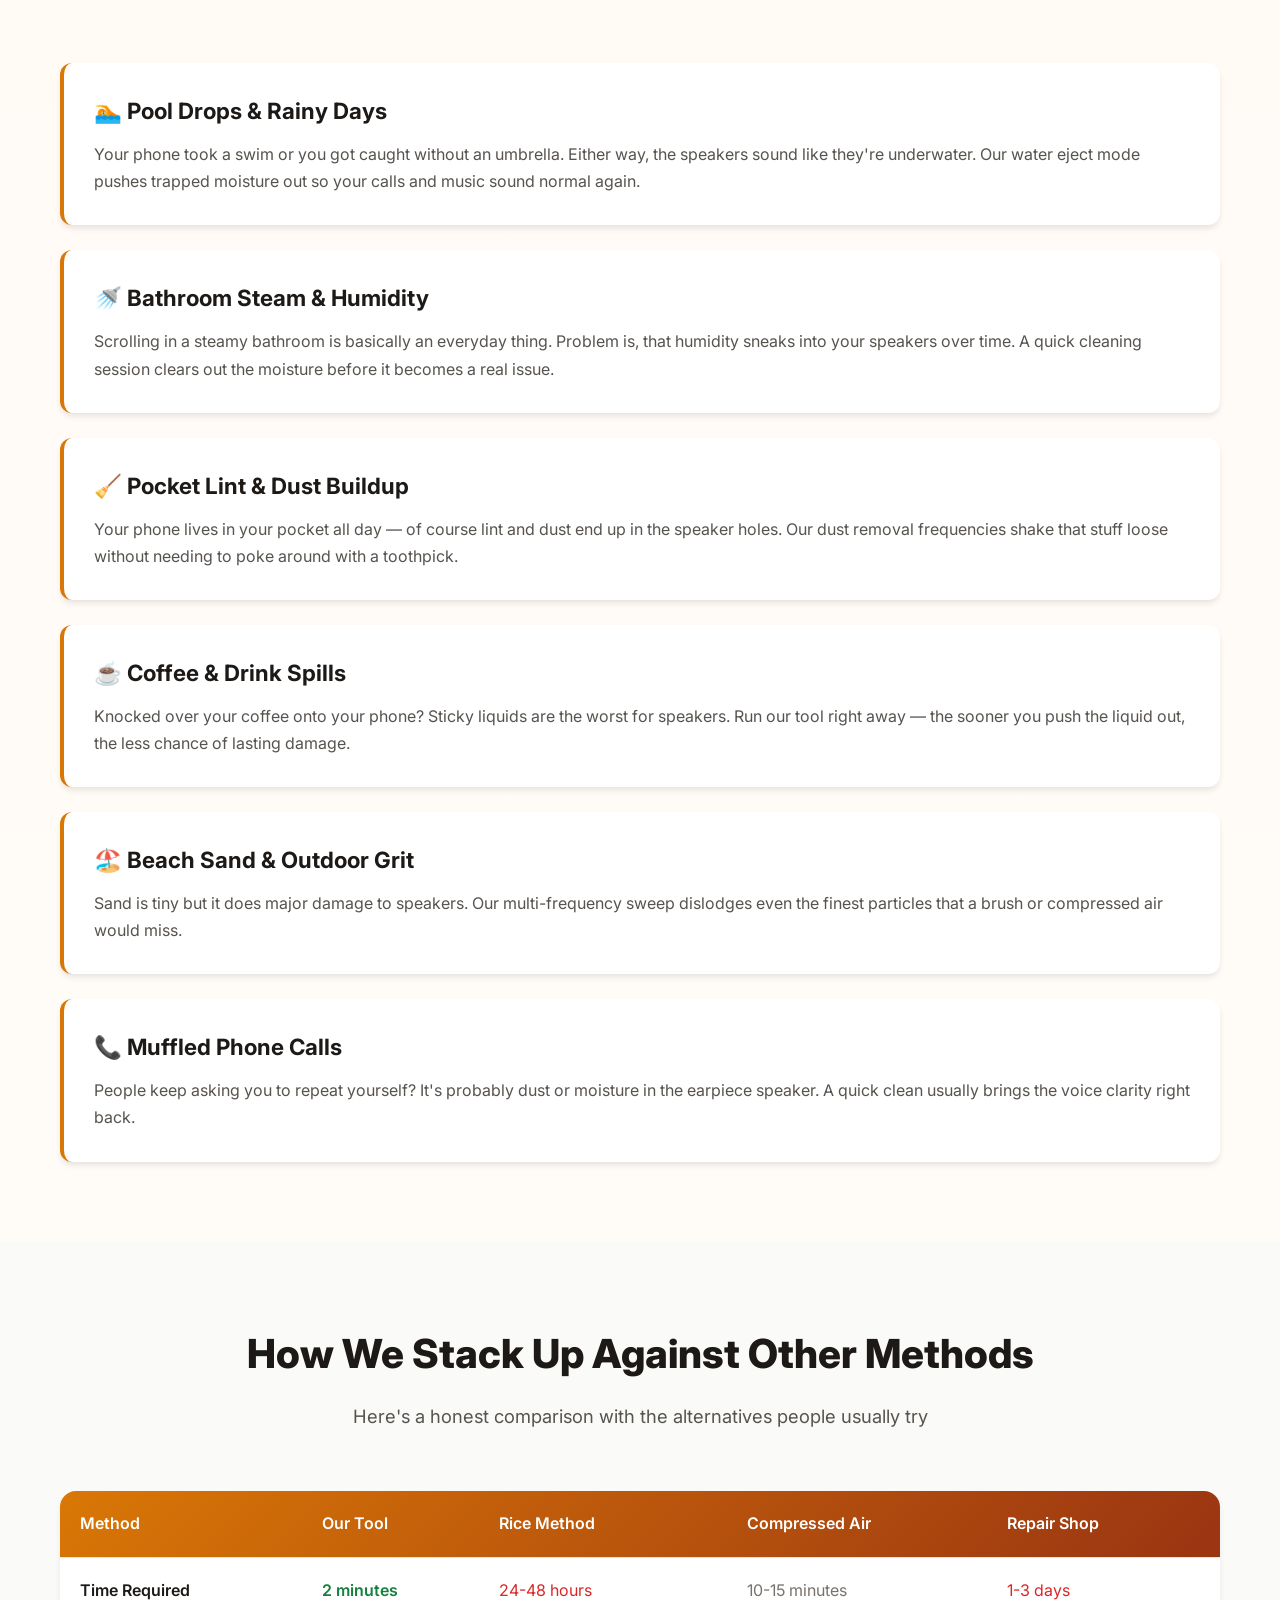
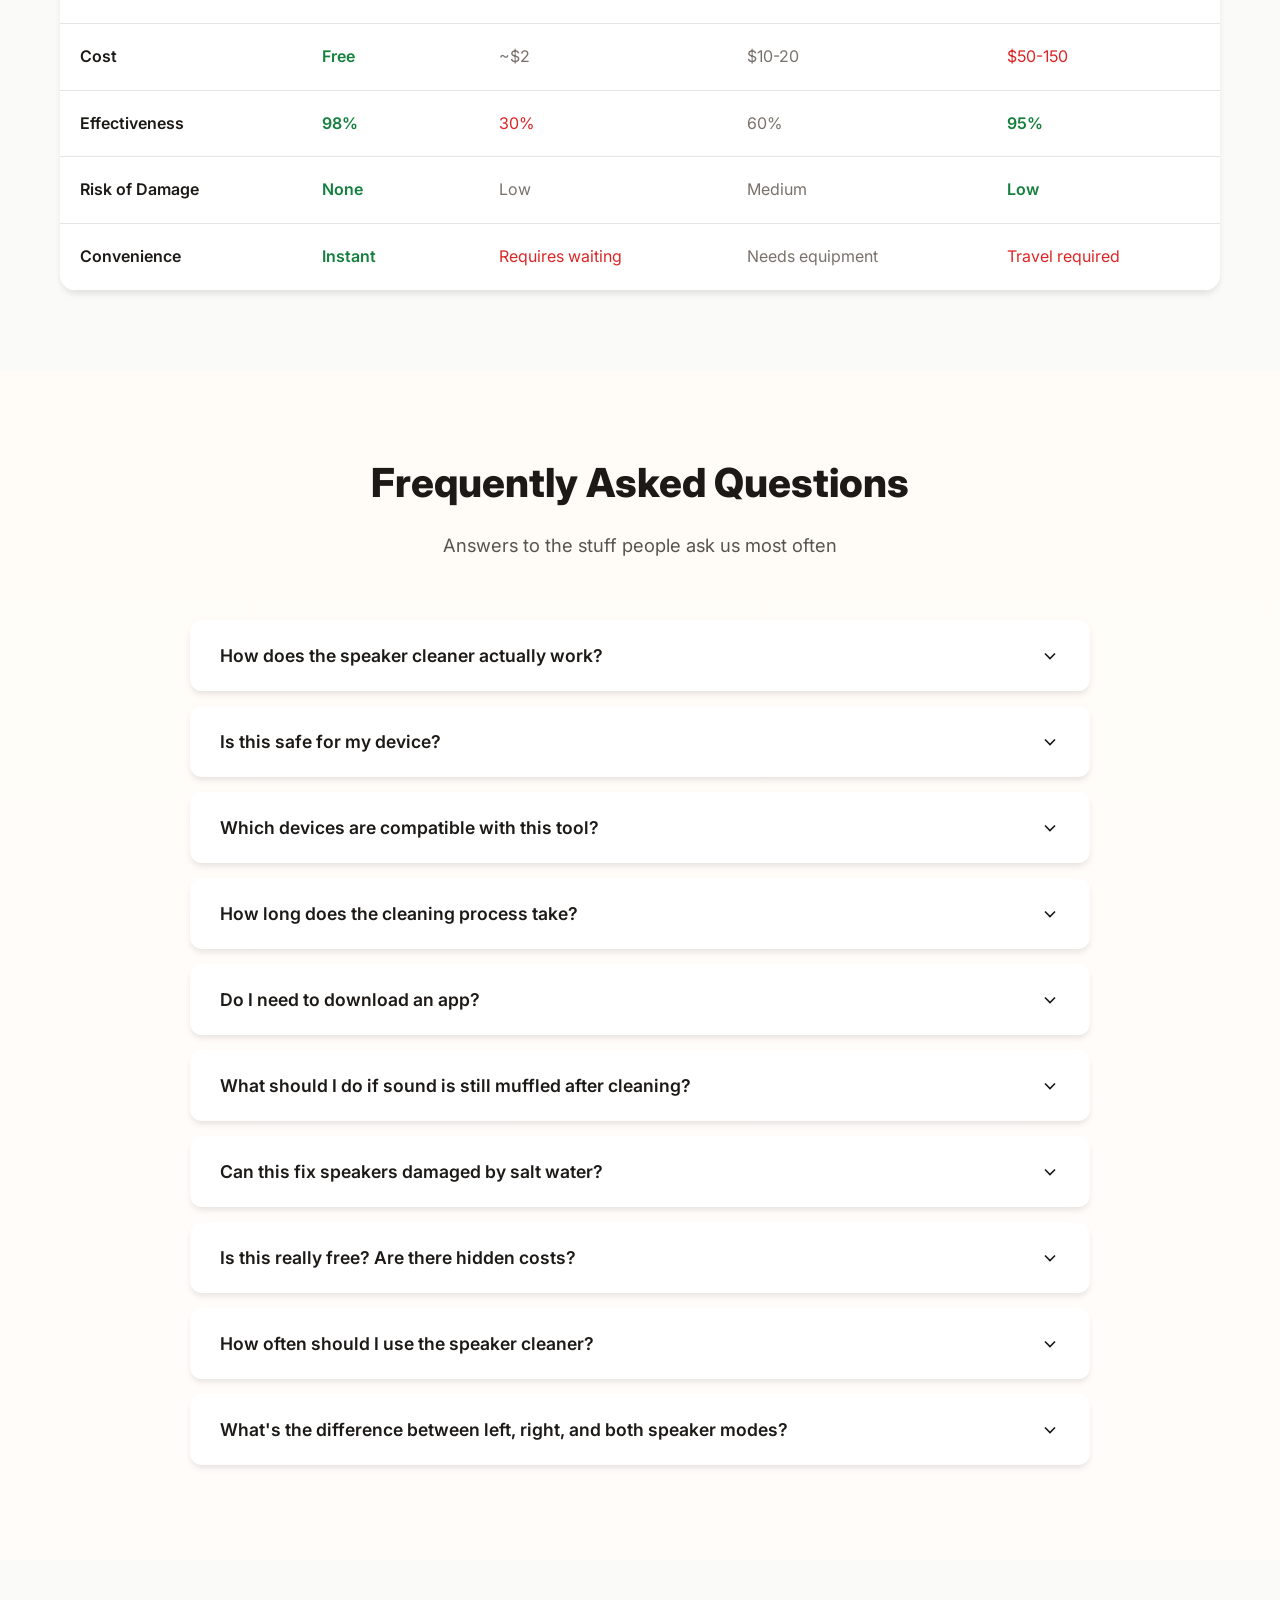
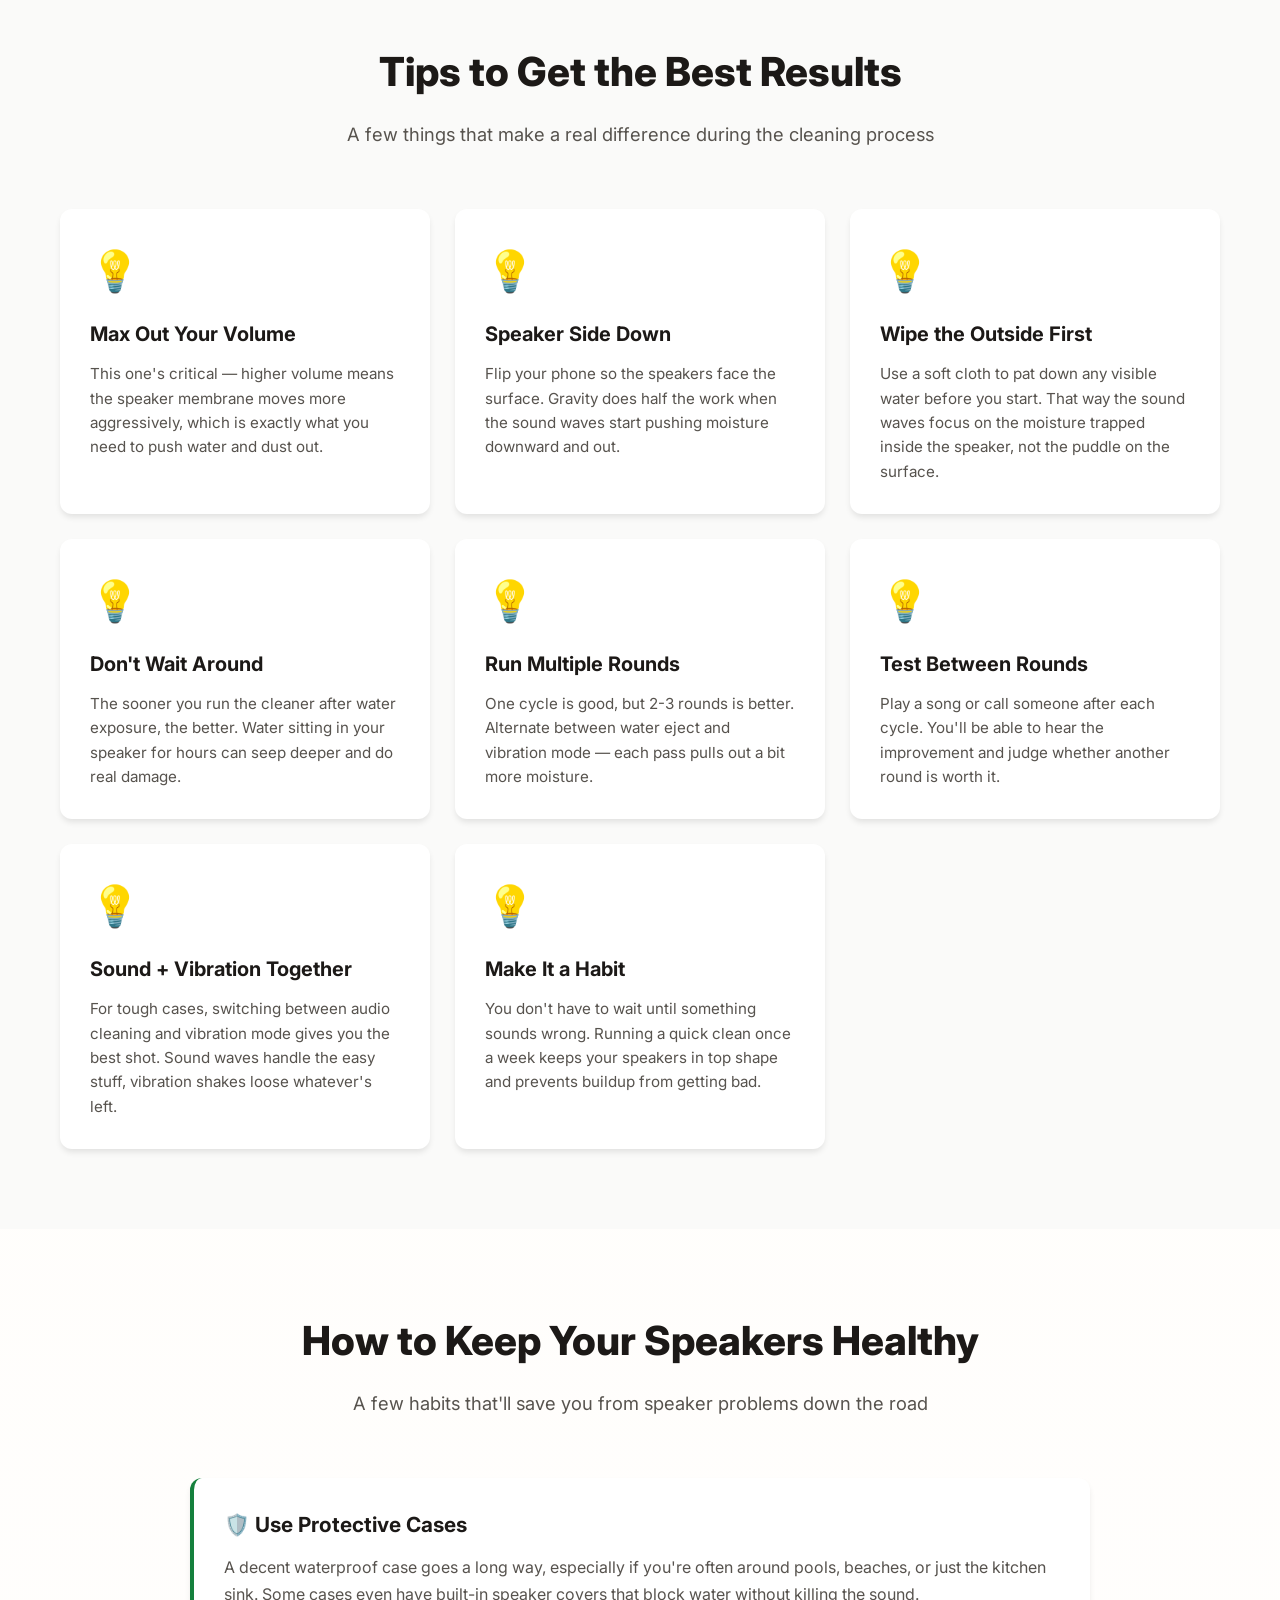
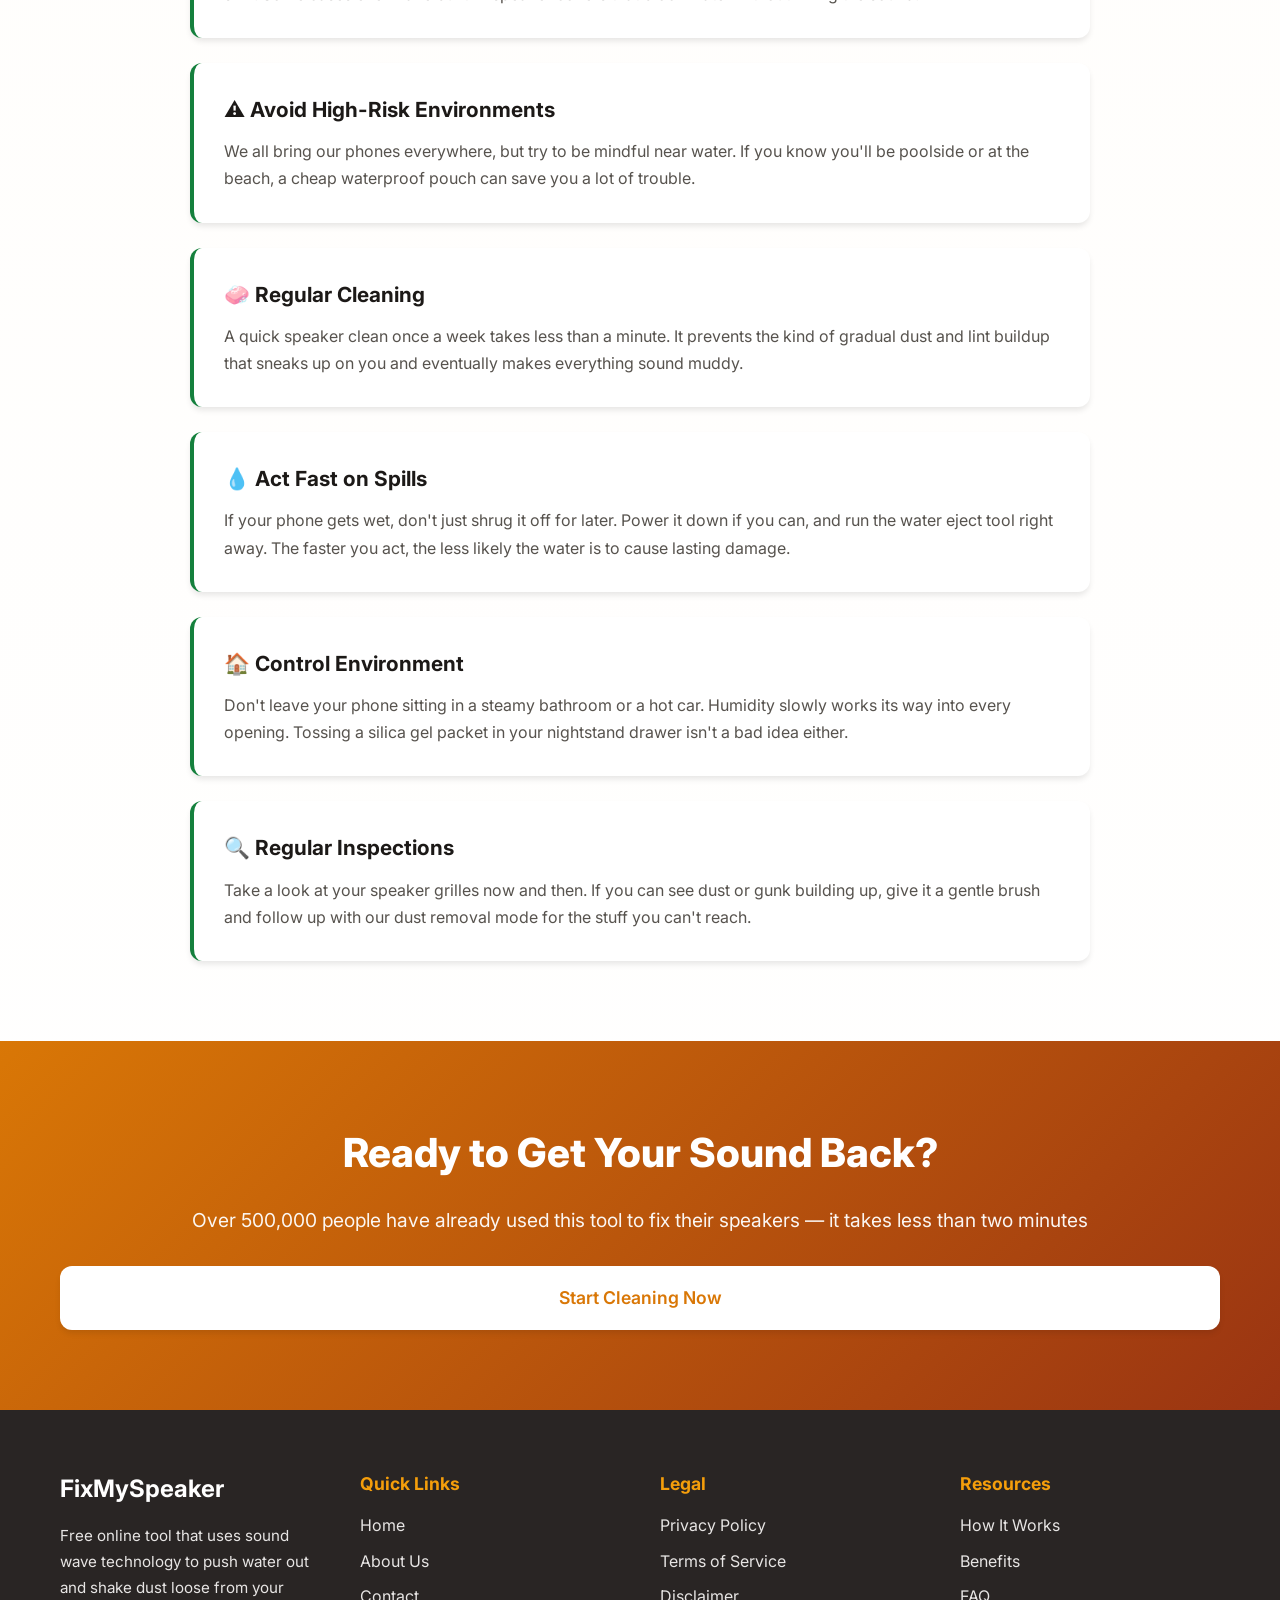
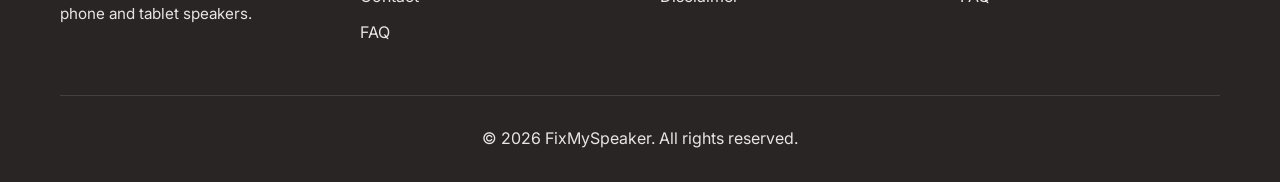
==== commit 4d6cbfb1: "updated" ====
--- a/index.html
+++ b/index.html
@@ -68,31 +68,6 @@
                 <h1 class="hero-title">Fix My Speaker — Eject Water & Dust in Seconds</h1>
                 <p class="hero-subtitle">Dropped your phone in water? Sound muffled after a shower? Our free speaker cleaner pushes out trapped moisture and dust using targeted sound frequencies — no app download needed.</p>
             </div>
-            <!-- Adsterra banner ad unit -->
-            <!-- <script>
-                atOptions = {
-                    'key': '749ff95c9c76b62d789df9a65d135fa6',
-                    'format': 'iframe',
-                    'height': 50,
-                    'width': 320,
-                    'params': {}
-                };
-            </script>
-            <script src="https://www.highperformanceformat.com/749ff95c9c76b62d789df9a65d135fa6/invoke.js"></script> -->
-
-            <!-- Hilltopads Ad unit -->
-            <!-- <script>
-                (function (mss) {
-                    var d = document,
-                        s = d.createElement('script'),
-                        l = d.scripts[d.scripts.length - 1];
-                    s.settings = mss || {};
-                    s.src = "\/\/webbedtrash.com\/b.XmV\/sIdvGHl\/0BYMWZcr\/ceMmz9\/uKZgUmlLkqPBTHYz4gNDDpIq1POwDmkvt\/Nbj\/gC0VM\/j\/UT5YMowX";
-                    s.async = true;
-                    s.referrerPolicy = 'no-referrer-when-downgrade';
-                    l.parentNode.insertBefore(s, l);
-                })({})
-            </script> -->
 
             <!-- Speaker Cleaner Tool -->
             <div class="tool-container">
@@ -108,8 +83,8 @@
                                 aria-hidden="true">
                                 <defs>
                                     <linearGradient id="gaugeGradient" x1="0%" y1="0%" x2="100%" y2="0%">
-                                        <stop offset="0%" stop-color="#3b82f6" />
-                                        <stop offset="100%" stop-color="#8b5cf6" />
+                                        <stop offset="0%" stop-color="#ea580c" />
+                                        <stop offset="100%" stop-color="#9a3412" />
                                     </linearGradient>
                                 </defs>
                                 <path class="progress-gauge__track"
@@ -201,18 +176,6 @@
 
             <!-- Quick Stats -->
             <div class="stats-container">
-                <!-- Adsterra banner ad unit -->
-                <script>
-                    atOptions = {
-                        'key': '2d40faafa6bf7dd25bcead864780458e',
-                        'format': 'iframe',
-                        'height': 250,
-                        'width': 300,
-                        'params': {}
-                    };
-                </script>
-                <script src="https://www.highperformanceformat.com/2d40faafa6bf7dd25bcead864780458e/invoke.js"></script>
-
                 <div class="stat-card">
                     <div class="stat-number">500K+</div>
                     <div class="stat-label">Speakers Fixed</div>
@@ -239,18 +202,6 @@
             <div class="section-header">
                 <h2>How Does the Speaker Cleaner Work?</h2>
                 <p>A quick look at why sound waves are surprisingly good at pushing out water and dust</p>
-                <!-- Adsterra banner ad unit -->
-                <script>
-                    atOptions = {
-                        'key': '2d40faafa6bf7dd25bcead864780458e',
-                        'format': 'iframe',
-                        'height': 250,
-                        'width': 300,
-                        'params': {}
-                    };
-                </script>
-                <script src="https://www.highperformanceformat.com/2d40faafa6bf7dd25bcead864780458e/invoke.js"></script>
-
             </div>
 
 
@@ -281,19 +232,6 @@
                 <h3>How to Fix Your Speaker — Step by Step</h3>
 
                 <div class="steps-container">
-                    <!-- Adsterra banner ad unit -->
-                    <script>
-                        atOptions = {
-                            'key': '2d40faafa6bf7dd25bcead864780458e',
-                            'format': 'iframe',
-                            'height': 250,
-                            'width': 300,
-                            'params': {}
-                        };
-                    </script>
-                    <script
-                        src="https://www.highperformanceformat.com/2d40faafa6bf7dd25bcead864780458e/invoke.js"></script>
-
                     <div class="step">
                         <div class="step-number">1</div>
                         <h4>Prepare Your Device</h4>
@@ -333,18 +271,6 @@
     <section id="benefits" class="benefits-section">
         <div class="container">
             <div class="section-header">
-                <!-- Adsterra banner ad unit -->
-                <script>
-                    atOptions = {
-                        'key': '2d40faafa6bf7dd25bcead864780458e',
-                        'format': 'iframe',
-                        'height': 250,
-                        'width': 300,
-                        'params': {}
-                    };
-                </script>
-                <script src="https://www.highperformanceformat.com/2d40faafa6bf7dd25bcead864780458e/invoke.js"></script>
-
                 <h2>Why People Use This Speaker Cleaner</h2>
                 <p>Half a million devices cleaned and counting — here's what makes it worth trying</p>
             </div>
@@ -450,18 +376,6 @@
             <div class="section-header">
                 <h2>How We Stack Up Against Other Methods</h2>
                 <p>Here's a honest comparison with the alternatives people usually try</p>
-                <!-- Adsterra banner ad unit -->
-                <script>
-                    atOptions = {
-                        'key': '2d40faafa6bf7dd25bcead864780458e',
-                        'format': 'iframe',
-                        'height': 250,
-                        'width': 300,
-                        'params': {}
-                    };
-                </script>
-                <script src="https://www.highperformanceformat.com/2d40faafa6bf7dd25bcead864780458e/invoke.js"></script>
-
             </div>
 
             <div class="comparison-table">
@@ -815,20 +729,6 @@
 
     <script src="script.js"></script>
 
-    <!-- HillTopAds Video Slide Ad Unit -->
-    <!-- <script>
-        (function (djtlkh) {
-            var d = document,
-                s = d.createElement('script'),
-                l = d.scripts[d.scripts.length - 1];
-            s.settings = djtlkh || {};
-            s.src = "\/\/webbedtrash.com\/bjXMV.s\/dIGblM0vYSWfcd\/Eelms9\/u\/ZOUllRkjPvTWYK4ONrDHIZ2oMsDJU\/thN\/jwgI0wMjjyYhw\/OnQJ";
-            s.async = true;
-            s.referrerPolicy = 'no-referrer-when-downgrade';
-            l.parentNode.insertBefore(s, l);
-        })({})
-    </script> -->
-
     <!-- Webpushr uses a service worker; skip on file:// (origin "null") to avoid console errors. -->
     <!-- start webpushr code -->
     <script>
--- a/style.css
+++ b/style.css
@@ -6,21 +6,21 @@
 }
 
 :root {
-    --primary-color: #3b82f6;
-    --primary-dark: #2563eb;
-    --primary-light: #60a5fa;
-    --secondary-color: #8b5cf6;
-    --success-color: #10b981;
-    --warning-color: #f59e0b;
-    --danger-color: #ef4444;
-    --dark: #1e293b;
-    --dark-light: #334155;
-    --gray: #64748b;
-    --gray-light: #e2e8f0;
-    --gray-lighter: #f1f5f9;
+    --primary-color: #d97706;
+    --primary-dark: #b45309;
+    --primary-light: #f59e0b;
+    --secondary-color: #9a3412;
+    --success-color: #15803d;
+    --warning-color: #d97706;
+    --danger-color: #dc2626;
+    --dark: #292524;
+    --dark-light: #44403c;
+    --gray: #78716c;
+    --gray-light: #e7e5e4;
+    --gray-lighter: #fafaf9;
     --white: #ffffff;
-    --text-primary: #0f172a;
-    --text-secondary: #475569;
+    --text-primary: #1c1917;
+    --text-secondary: #57534e;
     --shadow-sm: 0 1px 2px 0 rgb(0 0 0 / 0.05);
     --shadow: 0 4px 6px -1px rgb(0 0 0 / 0.1);
     --shadow-lg: 0 10px 15px -3px rgb(0 0 0 / 0.1);
@@ -34,7 +34,7 @@
     font-family: 'Inter', -apple-system, BlinkMacSystemFont, 'Segoe UI', Roboto, sans-serif;
     line-height: 1.6;
     color: var(--text-primary);
-    background: linear-gradient(to bottom, #f8fafc, #ffffff);
+    background: linear-gradient(to bottom, #fff7ed, #ffffff);
     overflow-x: hidden;
 }
 
@@ -139,7 +139,7 @@
 /* Hero Section */
 .hero-section {
     padding: 80px 0 60px;
-    background: linear-gradient(135deg, #667eea 0%, #764ba2 100%);
+    background: linear-gradient(135deg, #ea580c 0%, #c2410c 42%, #7c2d12 100%);
     color: var(--white);
     position: relative;
     overflow: hidden;
@@ -197,8 +197,8 @@
 .sound-tool-card {
     max-width: 420px;
     padding: 36px 28px 32px;
-    background: linear-gradient(180deg, rgba(241, 245, 249, 0.95) 0%, var(--white) 42%);
-    border: 1px solid var(--gray-light);
+    background: linear-gradient(180deg, rgba(255, 247, 237, 0.98) 0%, var(--white) 48%);
+    border: 1px solid rgba(231, 229, 228, 0.9);
 }
 
 .sound-tool {
@@ -435,16 +435,16 @@
     display: flex;
     align-items: center;
     justify-content: center;
-    background: linear-gradient(145deg, var(--primary-color), var(--secondary-color));
+    background: linear-gradient(145deg, #ea580c, #9a3412);
     color: var(--white);
-    box-shadow: var(--shadow-lg), 0 12px 32px rgba(59, 130, 246, 0.35);
+    box-shadow: var(--shadow-lg), 0 12px 36px rgba(194, 65, 12, 0.35);
     transition: var(--transition);
     font-family: inherit;
 }
 
 .eject-circle-btn:hover:not(:disabled) {
     transform: scale(1.04);
-    box-shadow: var(--shadow-xl), 0 16px 40px rgba(59, 130, 246, 0.4);
+    box-shadow: var(--shadow-xl), 0 16px 44px rgba(154, 52, 18, 0.38);
 }
 
 .eject-circle-btn:active:not(:disabled) {
@@ -474,7 +474,7 @@
     align-items: flex-start;
     gap: 0;
     margin-left: 2px;
-    color: #c4d4ff;
+    color: #ffedd5;
 }
 
 .eject-circle-btn__drops svg {
@@ -708,7 +708,7 @@
 
 /* Steps */
 .step-by-step {
-    background: var(--gray-lighter);
+    background: linear-gradient(180deg, #fffbeb 0%, var(--gray-lighter) 100%);
     padding: 50px;
     border-radius: var(--radius-lg);
     margin-top: 60px;
@@ -888,7 +888,7 @@
 }
 
 .neutral {
-    color: var(--warning-color) !important;
+    color: var(--gray) !important;
 }
 
 tbody tr:hover {
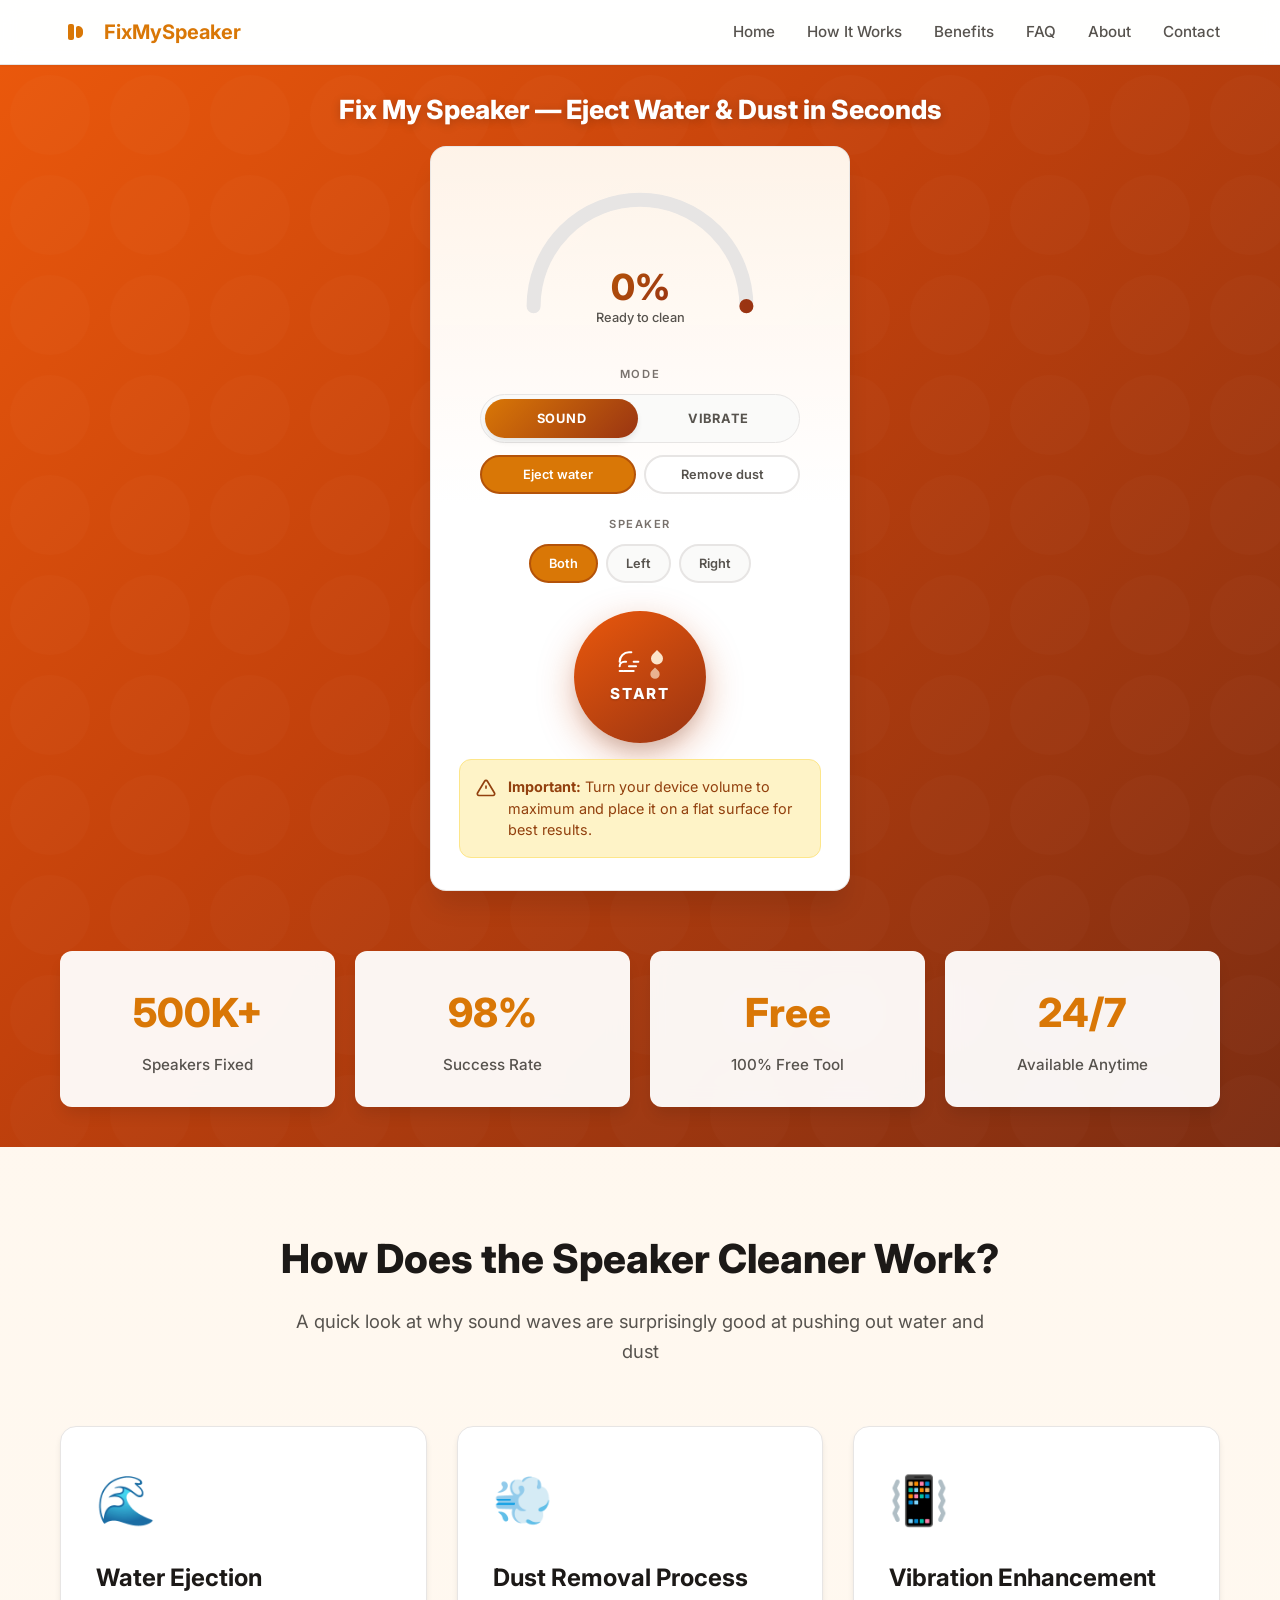
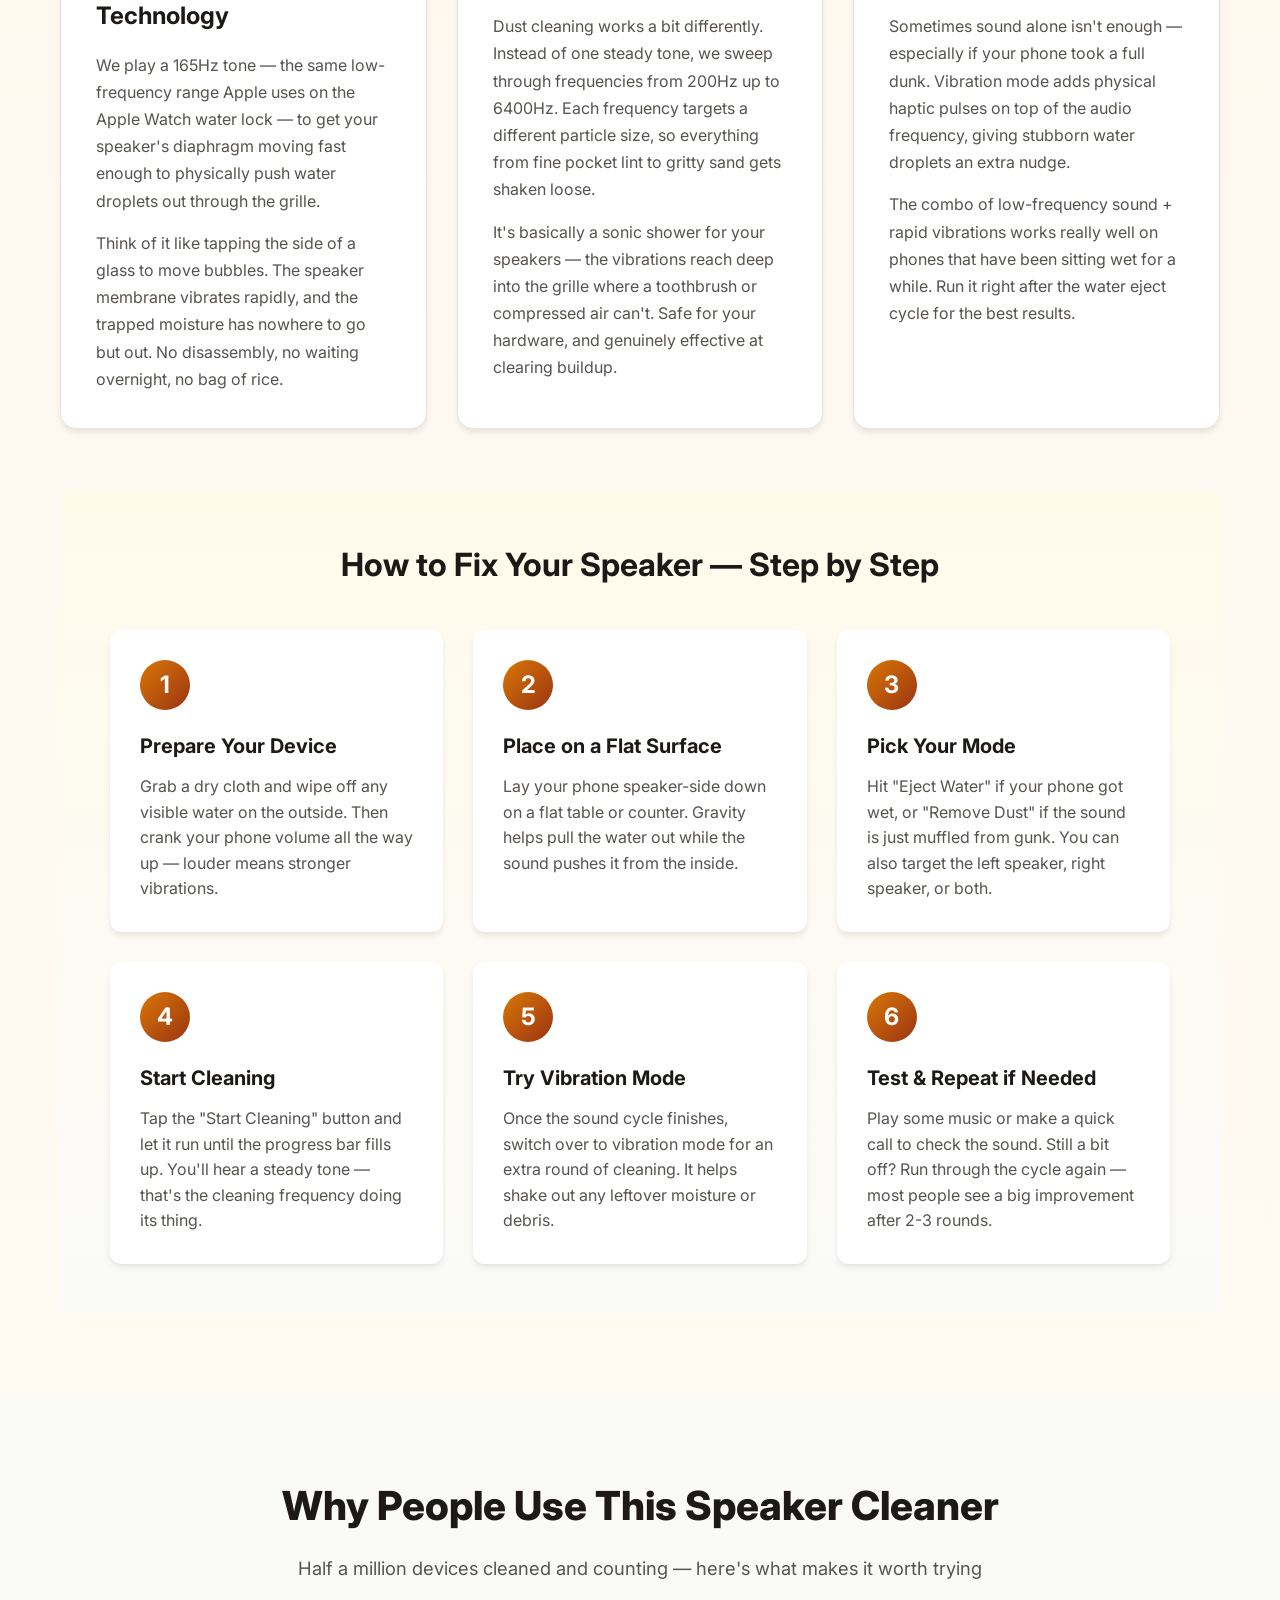
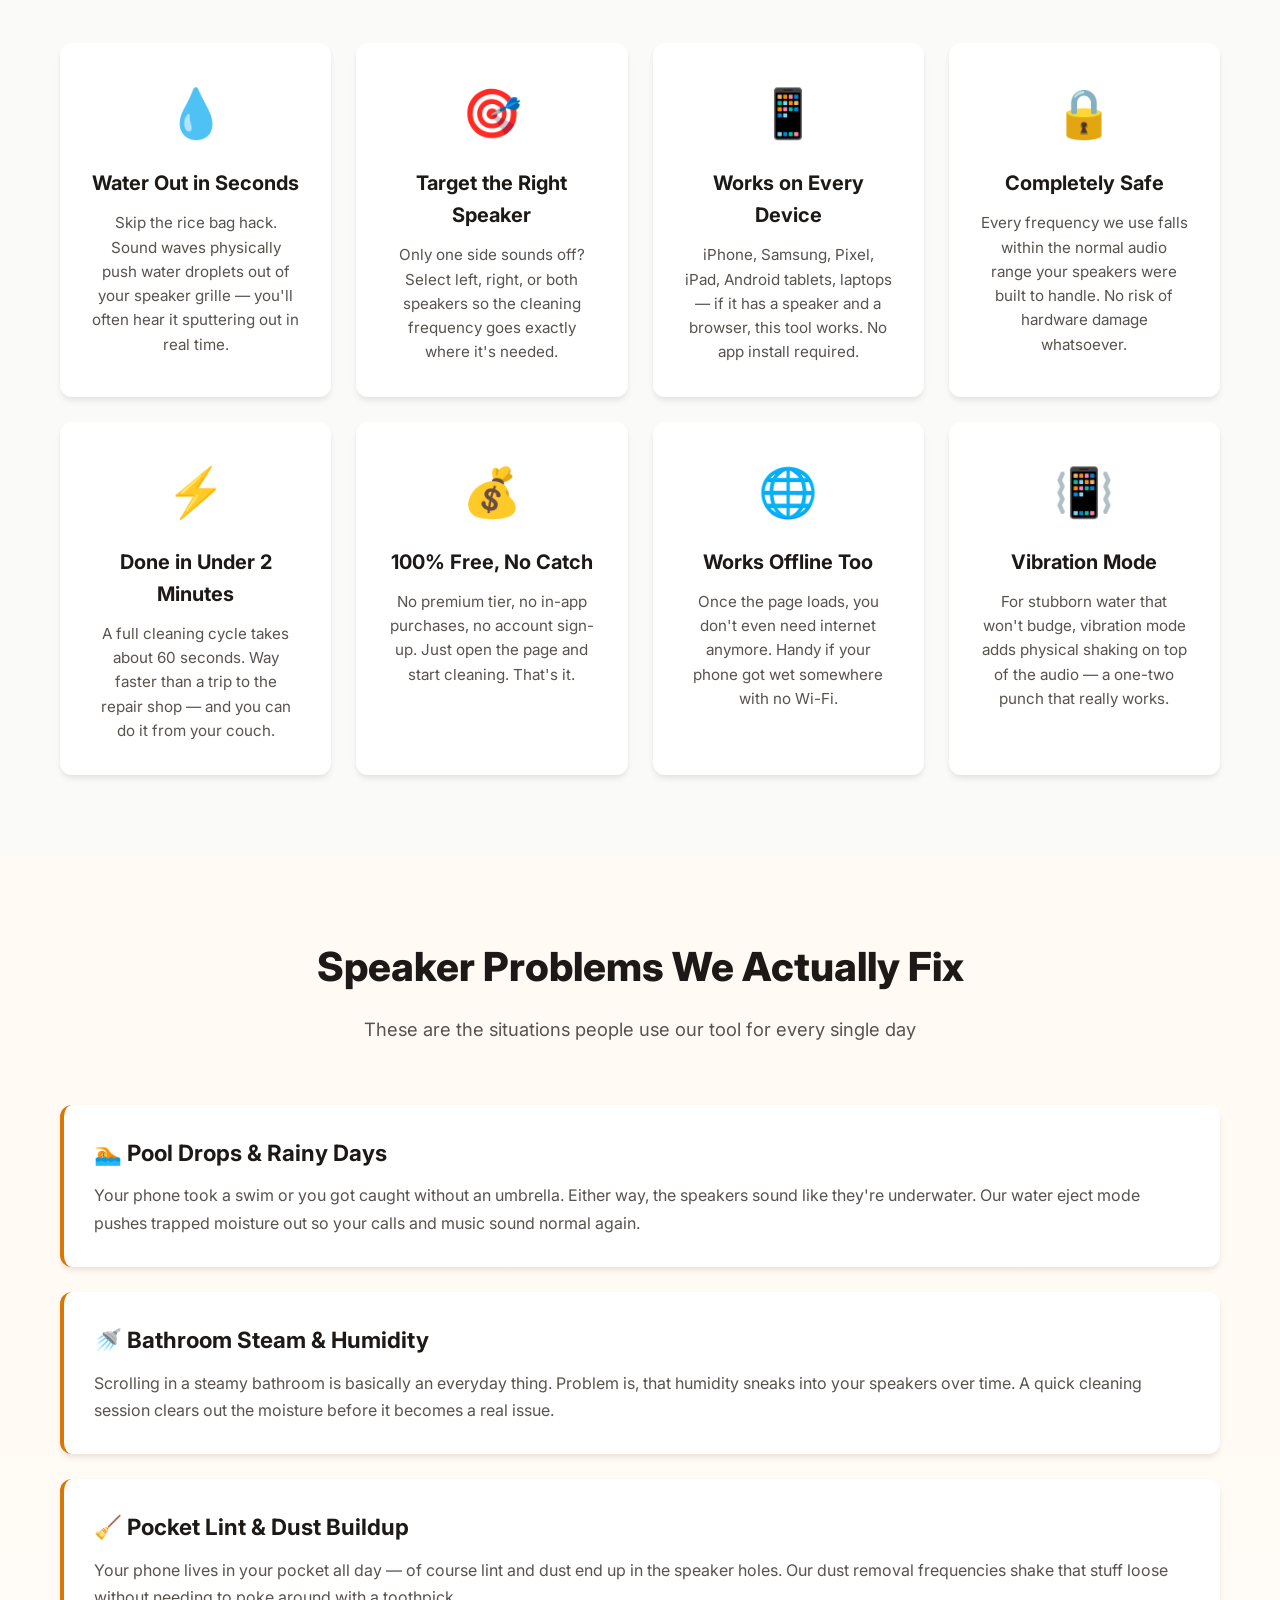
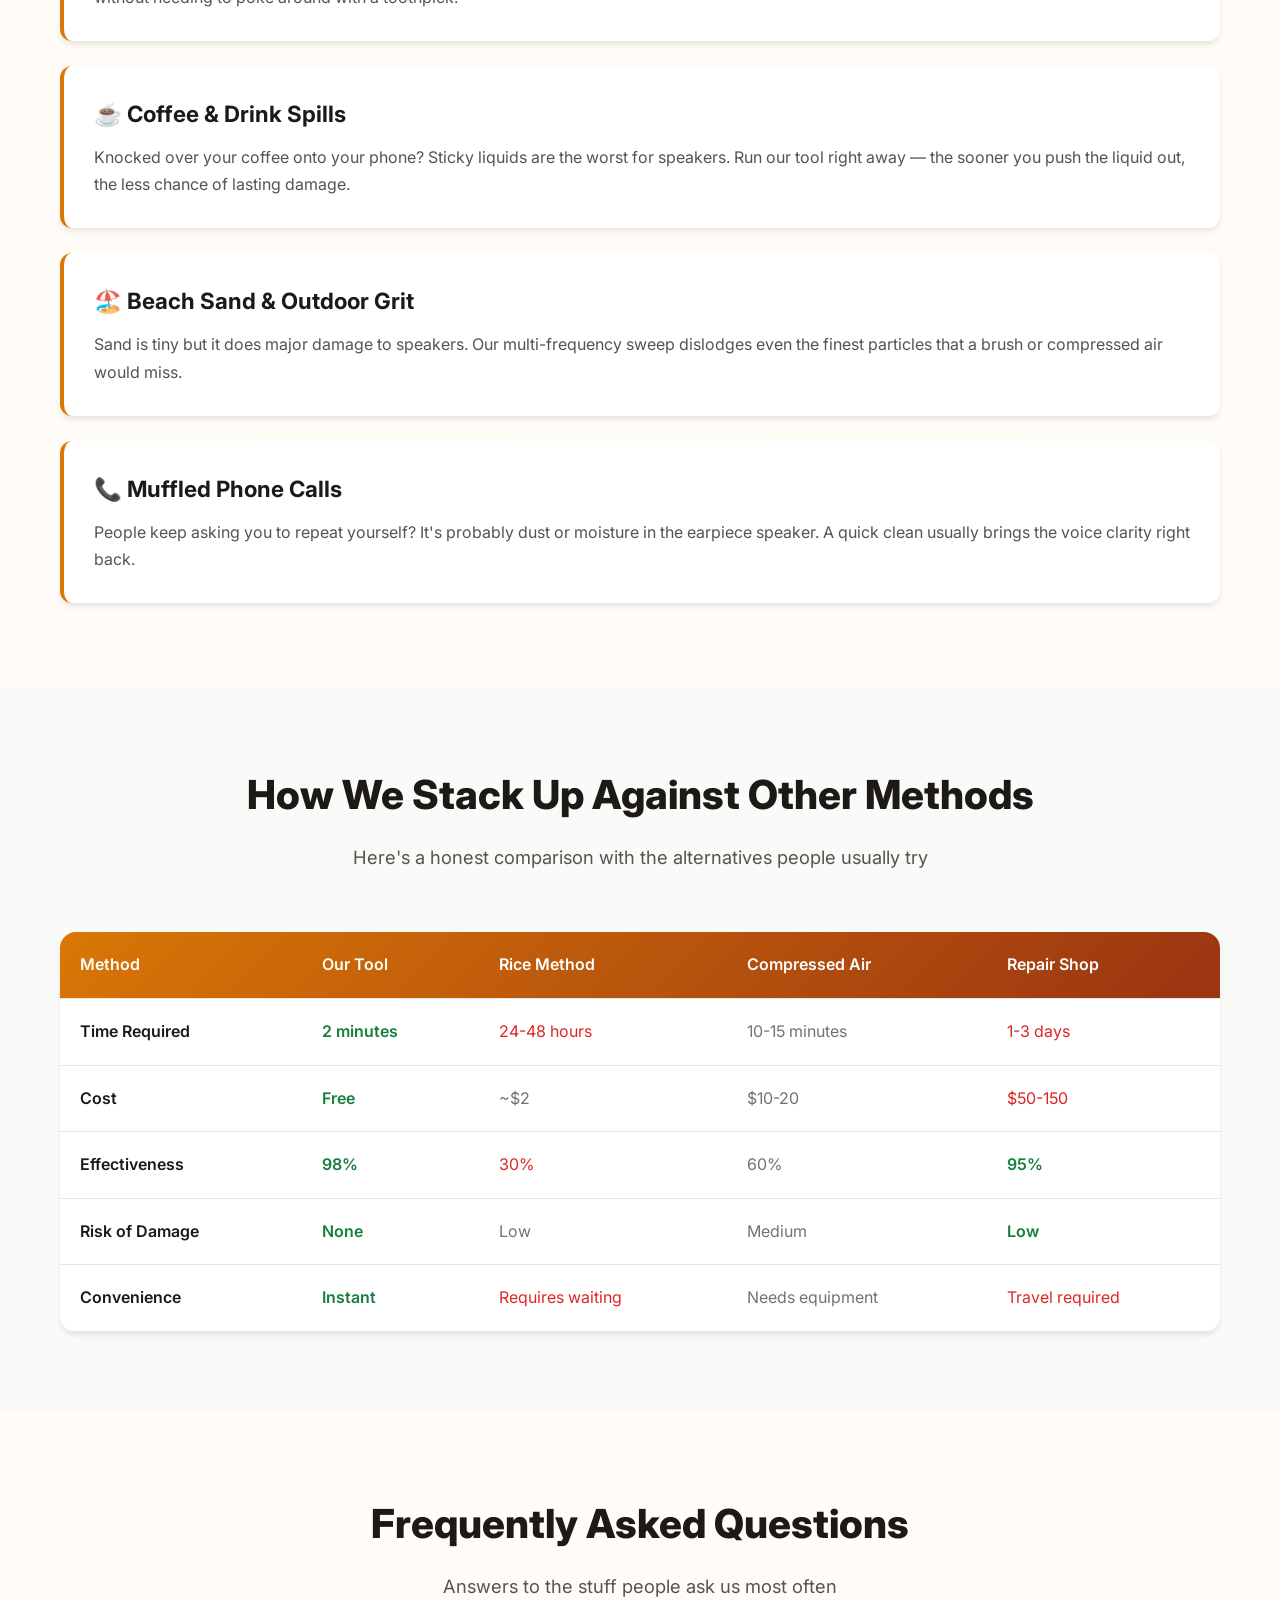
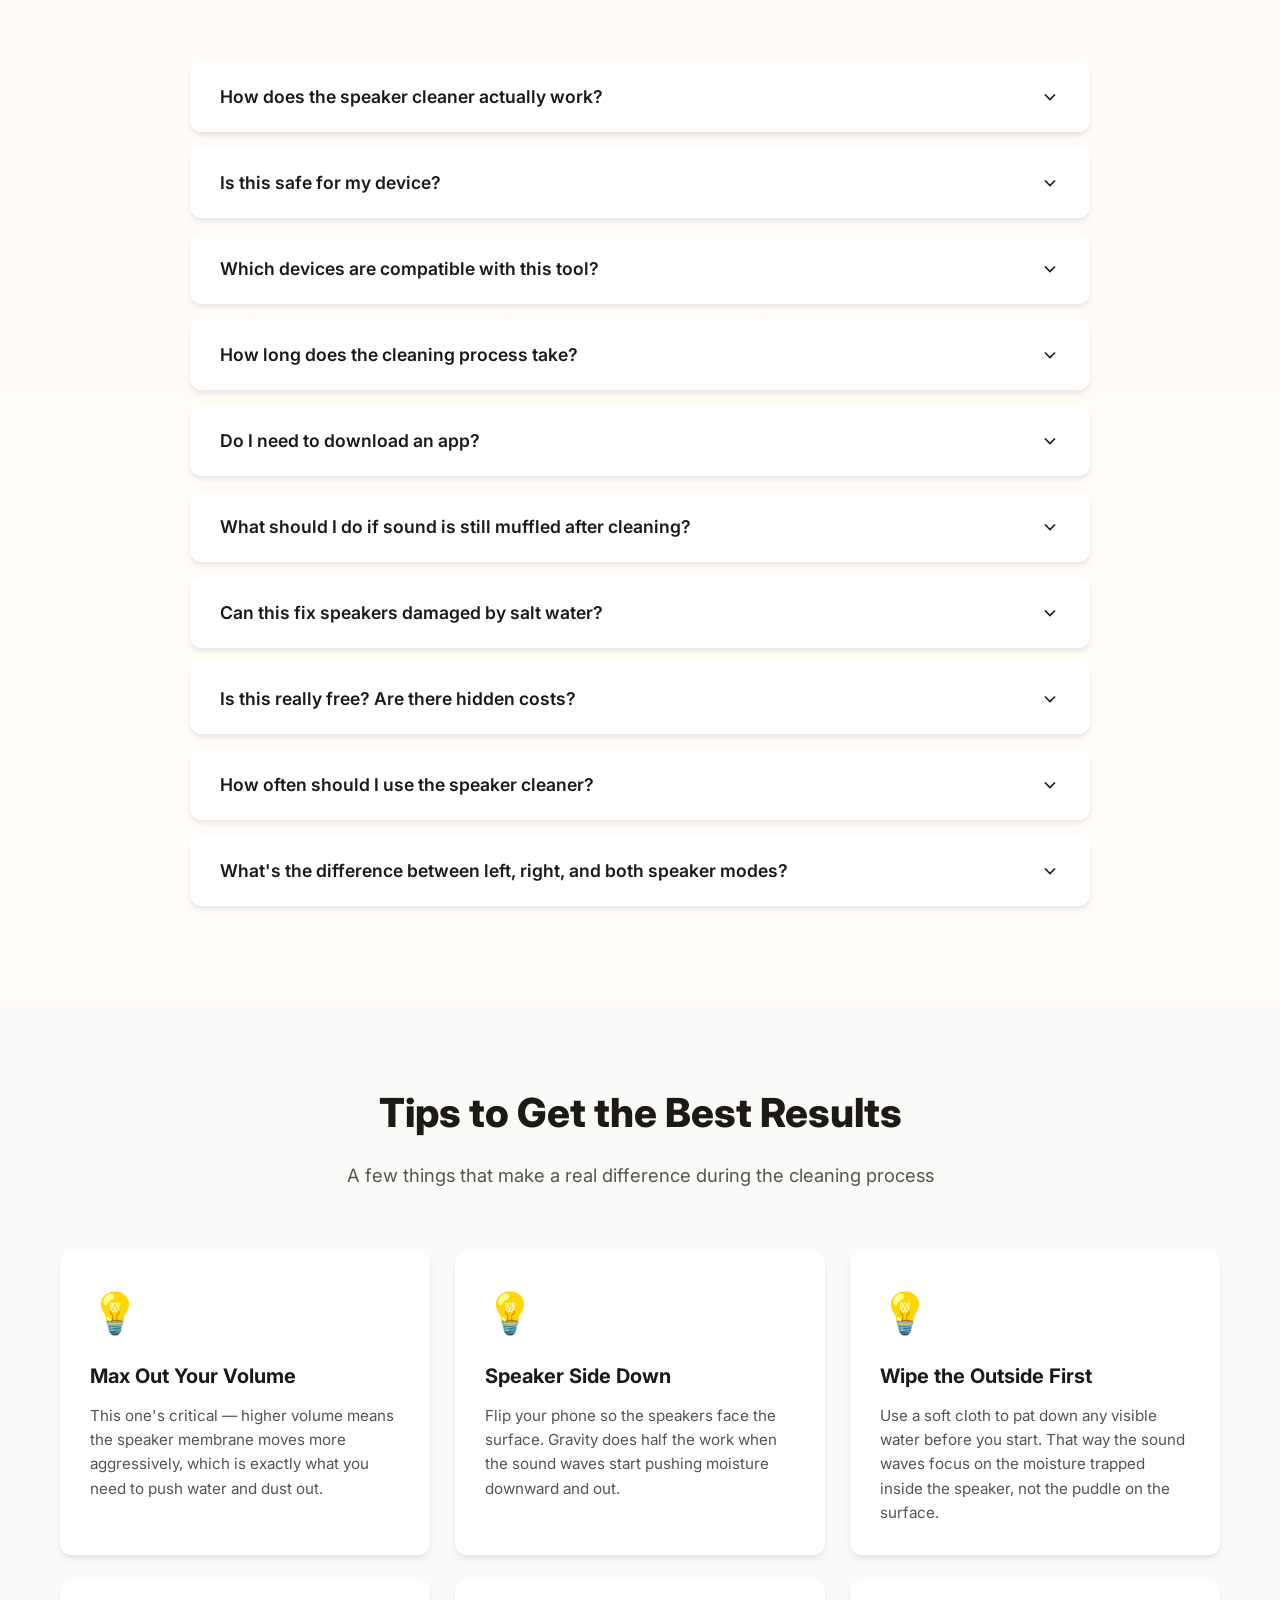
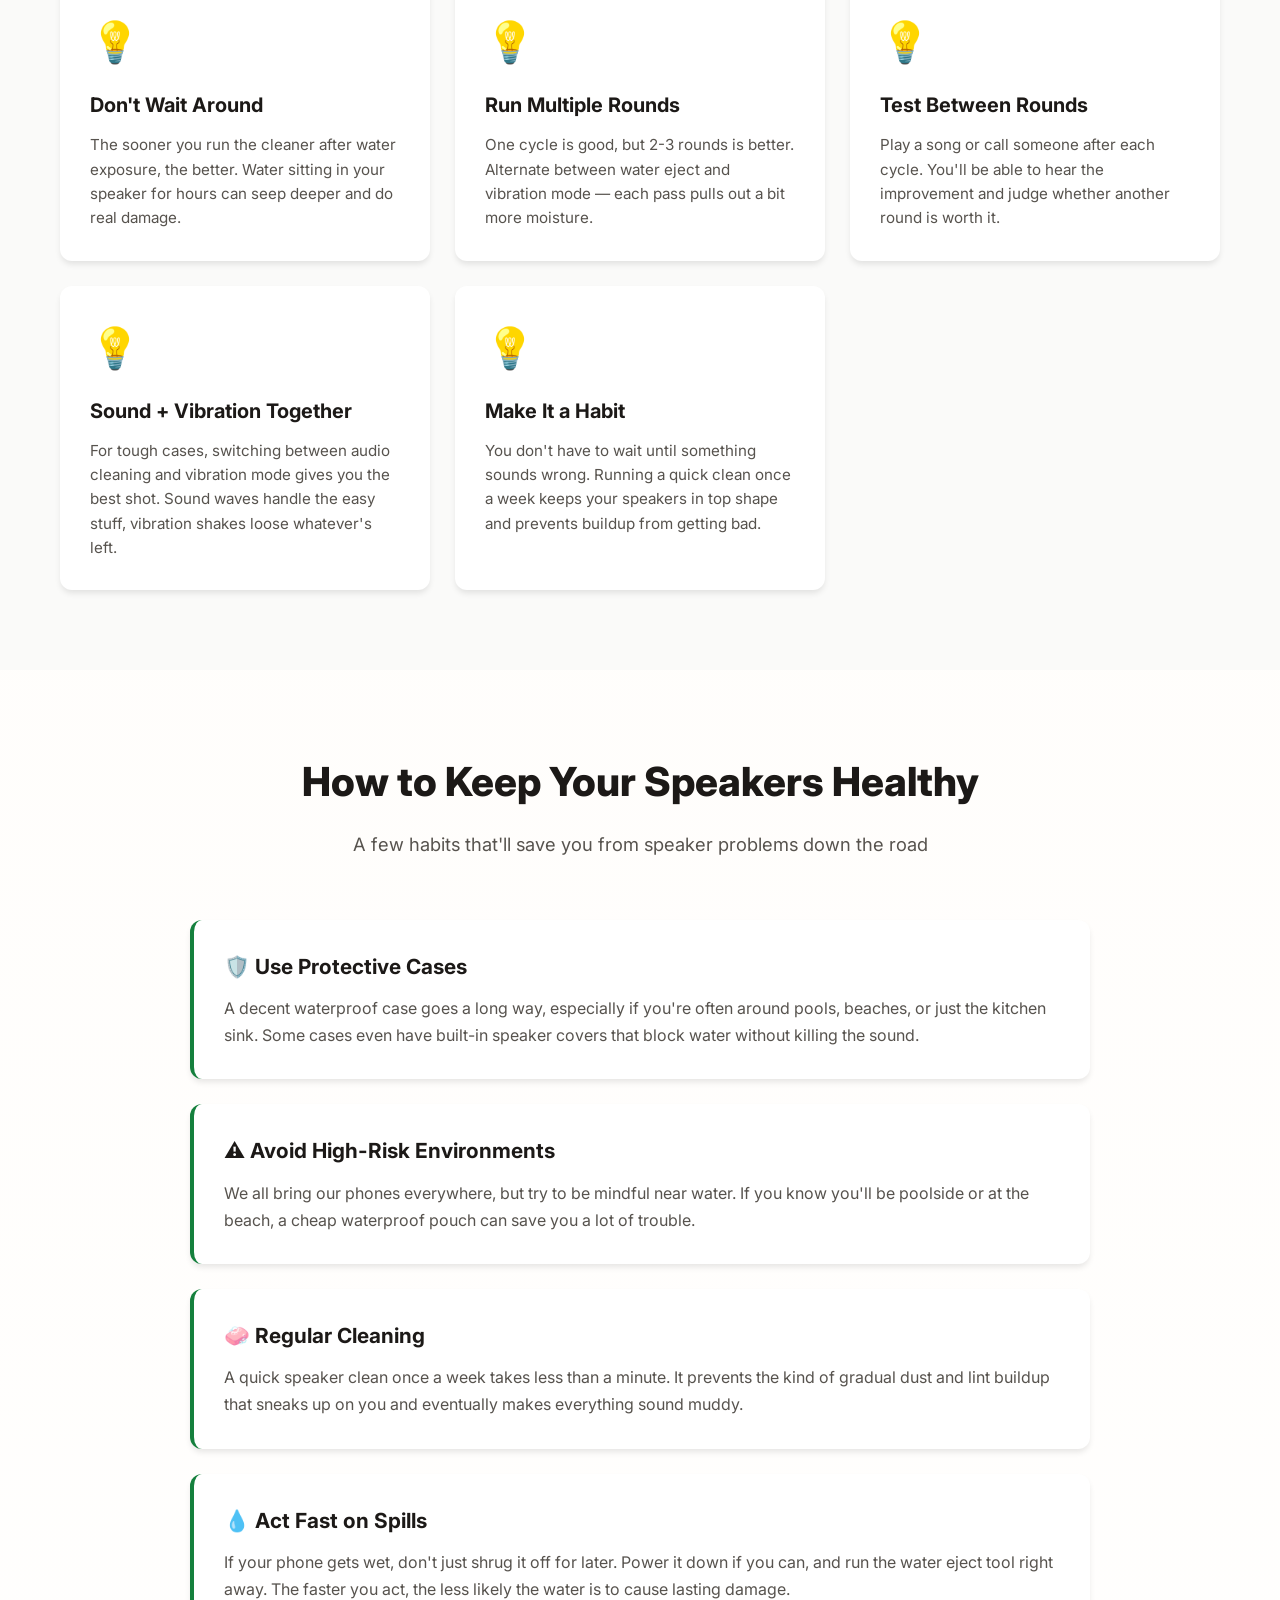
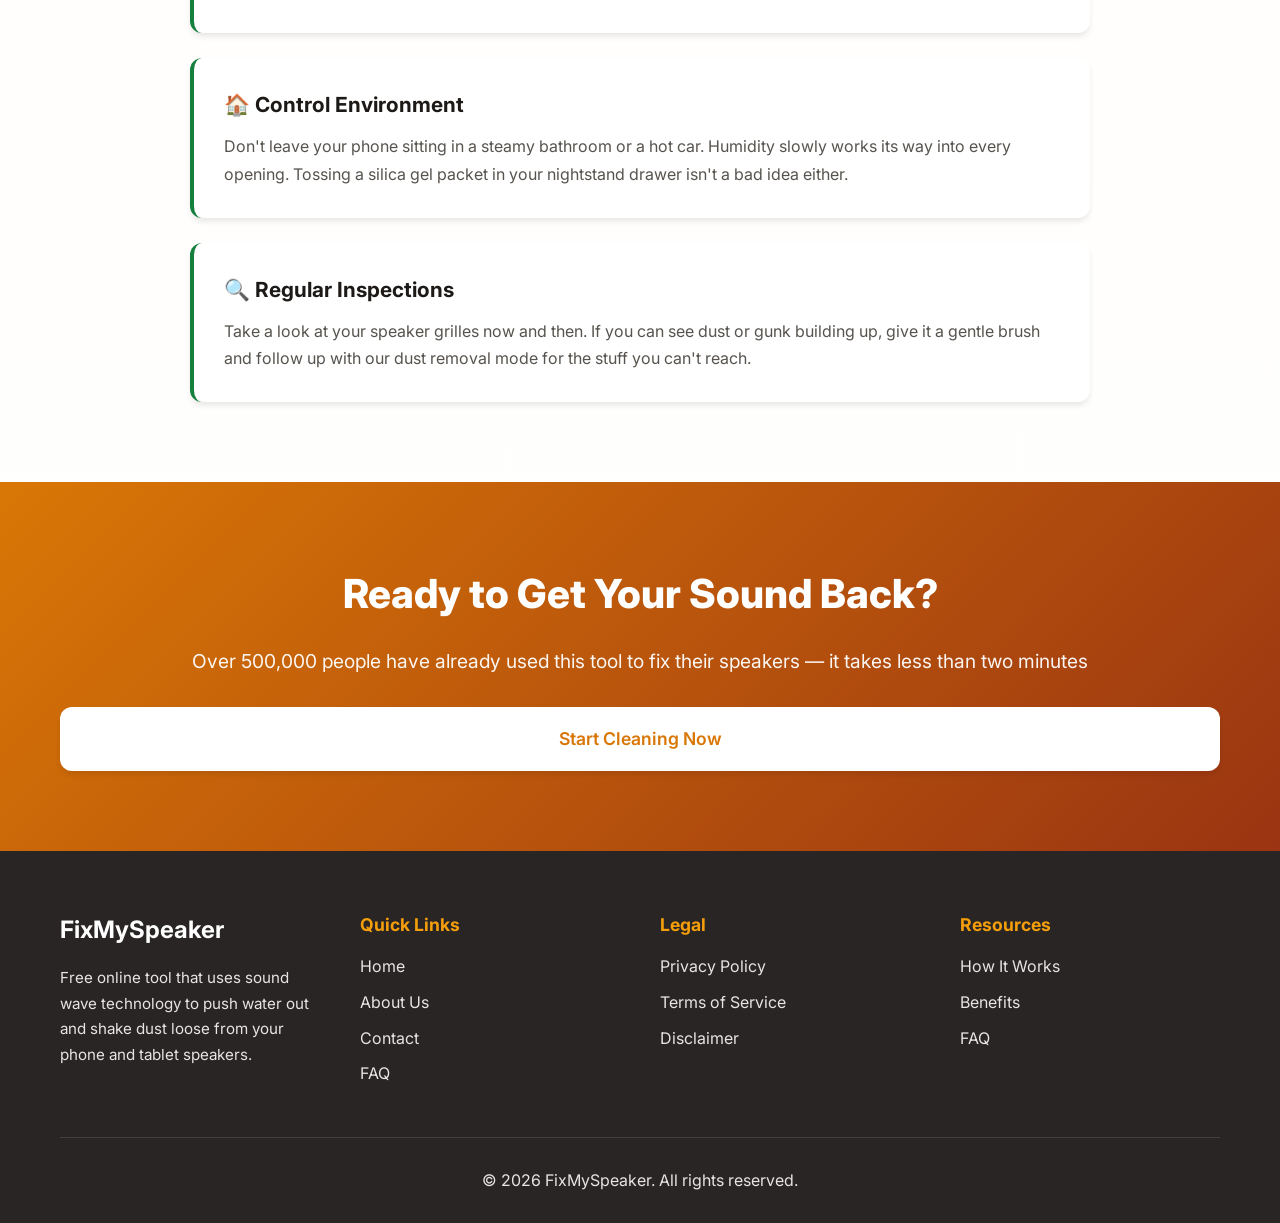
==== commit 467c49ec: "updated" ====
--- a/index.html
+++ b/index.html
@@ -66,17 +66,12 @@
         <div class="container">
             <div class="hero-content">
                 <h1 class="hero-title">Fix My Speaker — Eject Water & Dust in Seconds</h1>
-                <p class="hero-subtitle">Dropped your phone in water? Sound muffled after a shower? Our free speaker cleaner pushes out trapped moisture and dust using targeted sound frequencies — no app download needed.</p>
             </div>
 
             <!-- Speaker Cleaner Tool -->
             <div class="tool-container">
                 <div class="tool-card sound-tool-card">
                     <div class="sound-tool" id="soundTool">
-                        <header class="sound-tool__header">
-                            <h2 class="sound-tool__title">Fix My Speaker</h2>
-                            <p class="sound-tool__subtitle">Eject water and dust from your phone’s speaker.</p>
-                        </header>
 
                         <div class="progress-gauge" aria-live="polite">
                             <svg class="progress-gauge__svg" viewBox="0 0 200 108" xmlns="http://www.w3.org/2000/svg"
@@ -122,39 +117,48 @@
                                 <button type="button" class="speaker-btn" data-speaker="left">Left</button>
                                 <button type="button" class="speaker-btn" data-speaker="right">Right</button>
                             </div>
-                            <p class="speaker-routing-hint">Left/right mutes the opposite stereo channel (clearest on
-                                headphones). Mono MP3s or a single PC speaker can sound the same on every setting.</p>
+            
                         </div>
 
                         <div class="eject-control">
                             <button type="button" class="eject-circle-btn" id="startBtn"
                                 aria-label="Start cleaning">
-                                <span class="eject-circle-btn__icons" aria-hidden="true">
-                                    <svg class="eject-circle-btn__wind" width="36" height="36" viewBox="0 0 24 24"
-                                        fill="none" xmlns="http://www.w3.org/2000/svg">
-                                        <path
-                                            d="M4 14a4 4 0 0 1 4-4h1.5M4 10a8 8 0 0 1 8-8h2M4 18h3M8 18h8M12 14h6M16 10h4"
-                                            stroke="currentColor" stroke-width="1.75" stroke-linecap="round"
-                                            stroke-linejoin="round" />
-                                    </svg>
-                                    <span class="eject-circle-btn__drops">
-                                        <svg width="22" height="22" viewBox="0 0 24 24" fill="none"
-                                            xmlns="http://www.w3.org/2000/svg">
-                                            <path
-                                                d="M12 2.69l5.66 5.66a8 8 0 1 1-11.31 0z"
-                                                fill="currentColor" opacity="0.95" />
-                                        </svg>
-                                        <svg width="18" height="18" viewBox="0 0 24 24" fill="none"
-                                            xmlns="http://www.w3.org/2000/svg">
-                                            <path
-                                                d="M12 2.69l5.66 5.66a8 8 0 1 1-11.31 0z"
-                                                fill="currentColor" opacity="0.65" />
-                                        </svg>
+                                <span class="eject-circle-btn__inner">
+                                    <span class="eject-circle-btn__top-slot" aria-hidden="true">
+                                        <span class="eject-circle-btn__idle-icons">
+                                            <svg class="eject-circle-btn__wind" width="28" height="28"
+                                                viewBox="0 0 24 24" fill="none" xmlns="http://www.w3.org/2000/svg">
+                                                <path
+                                                    d="M4 14a4 4 0 0 1 4-4h1.5M4 10a8 8 0 0 1 8-8h2M4 18h3M8 18h8M12 14h6M16 10h4"
+                                                    stroke="currentColor" stroke-width="1.75" stroke-linecap="round"
+                                                    stroke-linejoin="round" />
+                                            </svg>
+                                            <span class="eject-circle-btn__drops">
+                                                <svg width="18" height="18" viewBox="0 0 24 24" fill="none">
+                                                    <path
+                                                        d="M12 2.69l5.66 5.66a8 8 0 1 1-11.31 0z"
+                                                        fill="currentColor" opacity="0.95" />
+                                                </svg>
+                                                <svg width="14" height="14" viewBox="0 0 24 24" fill="none">
+                                                    <path
+                                                        d="M12 2.69l5.66 5.66a8 8 0 1 1-11.31 0z"
+                                                        fill="currentColor" opacity="0.65" />
+                                                </svg>
+                                            </span>
+                                        </span>
+                                        <span class="eject-circle-btn__running-spinner">
+                                            <svg width="40" height="40" viewBox="0 0 24 24" fill="none"
+                                                xmlns="http://www.w3.org/2000/svg">
+                                                <circle cx="12" cy="12" r="9" stroke="currentColor" stroke-width="2"
+                                                    opacity="0.35" />
+                                                <path d="M12 3v4M12 17v4M3 12h4M17 12h4" stroke="currentColor"
+                                                    stroke-width="2" stroke-linecap="round" />
+                                            </svg>
+                                        </span>
                                     </span>
+                                    <span class="eject-circle-btn__label" id="primaryToggleLabel">Start</span>
                                 </span>
                             </button>
-                            <button type="button" class="eject-stop-btn" id="stopBtn" disabled>Stop</button>
-                            <p class="eject-hint" id="ejectHint">Press to eject water</p>
                         </div>
 
                         <!-- Volume Warning -->
--- a/style.css
+++ b/style.css
@@ -138,7 +138,7 @@
 
 /* Hero Section */
 .hero-section {
-    padding: 80px 0 60px;
+    padding: 28px 0 40px;
     background: linear-gradient(135deg, #ea580c 0%, #c2410c 42%, #7c2d12 100%);
     color: var(--white);
     position: relative;
@@ -158,23 +158,25 @@
 
 .hero-content {
     text-align: center;
-    margin-bottom: 40px;
+    margin-bottom: 1.25rem;
+    margin-top: 0;
     position: relative;
     z-index: 1;
 }
 
 .hero-title {
-    font-size: 3.5rem;
+    font-size: clamp(1.2rem, 3.2vw, 1.65rem);
     font-weight: 800;
-    margin-bottom: 20px;
-    line-height: 1.2;
+    margin-bottom: 0.35rem;
+    line-height: 1.25;
     text-shadow: 0 2px 10px rgba(0, 0, 0, 0.2);
 }
 
 .hero-subtitle {
-    font-size: 1.25rem;
-    opacity: 0.95;
-    max-width: 600px;
+    font-size: 0.82rem;
+    line-height: 1.35;
+    opacity: 0.92;
+    max-width: 22rem;
     margin: 0 auto;
     font-weight: 400;
 }
@@ -422,7 +424,6 @@
     display: flex;
     flex-direction: column;
     align-items: center;
-    gap: 14px;
     margin-bottom: 8px;
 }
 
@@ -435,11 +436,126 @@
     display: flex;
     align-items: center;
     justify-content: center;
+    text-align: center;
+    padding: 10px 12px 14px;
     background: linear-gradient(145deg, #ea580c, #9a3412);
     color: var(--white);
     box-shadow: var(--shadow-lg), 0 12px 36px rgba(194, 65, 12, 0.35);
-    transition: var(--transition);
+    transition: transform 0.25s ease, box-shadow 0.25s ease;
     font-family: inherit;
+}
+
+.eject-circle-btn:not(.eject-circle-btn--running) {
+    animation: eject-btn-glow 2.8s ease-in-out infinite;
+}
+
+@keyframes eject-btn-glow {
+
+    0%,
+    100% {
+        box-shadow: var(--shadow-lg), 0 12px 36px rgba(194, 65, 12, 0.32);
+    }
+
+    50% {
+        box-shadow: var(--shadow-xl), 0 16px 44px rgba(234, 88, 12, 0.48);
+    }
+}
+
+.eject-circle-btn__inner {
+    display: flex;
+    flex-direction: column;
+    align-items: center;
+    justify-content: center;
+    gap: 4px;
+    width: 100%;
+    pointer-events: none;
+}
+
+.eject-circle-btn__top-slot {
+    position: relative;
+    min-height: 34px;
+    width: 100%;
+    display: flex;
+    align-items: center;
+    justify-content: center;
+}
+
+.eject-circle-btn__idle-icons {
+    display: flex;
+    align-items: center;
+    justify-content: center;
+    gap: 4px;
+    animation: eject-idle-float 2.4s ease-in-out infinite;
+    color: var(--white);
+}
+
+.eject-circle-btn__drops {
+    display: flex;
+    flex-direction: column;
+    align-items: flex-start;
+    gap: 0;
+    margin-left: 1px;
+    color: #ffedd5;
+}
+
+.eject-circle-btn__drops svg {
+    display: block;
+}
+
+.eject-circle-btn__running-spinner {
+    display: none;
+    align-items: center;
+    justify-content: center;
+    color: var(--white);
+}
+
+.eject-circle-btn__running-spinner svg {
+    display: block;
+}
+
+.eject-circle-btn--running .eject-circle-btn__idle-icons {
+    display: none;
+}
+
+.eject-circle-btn--running .eject-circle-btn__running-spinner {
+    display: flex;
+    animation: eject-spin 1.15s linear infinite;
+}
+
+@keyframes eject-idle-float {
+
+    0%,
+    100% {
+        transform: translateY(0);
+        opacity: 1;
+    }
+
+    50% {
+        transform: translateY(-3px);
+        opacity: 0.92;
+    }
+}
+
+@keyframes eject-spin {
+    from {
+        transform: rotate(0deg);
+    }
+
+    to {
+        transform: rotate(360deg);
+    }
+}
+
+.eject-circle-btn__label {
+    font-size: 0.95rem;
+    font-weight: 800;
+    letter-spacing: 0.12em;
+    text-transform: uppercase;
+    line-height: 1.15;
+    color: var(--white);
+    text-shadow: 0 1px 2px rgba(0, 0, 0, 0.2);
+    user-select: none;
+    opacity: 1;
 }
 
 .eject-circle-btn:hover:not(:disabled) {
@@ -455,49 +571,6 @@
     opacity: 0.55;
     cursor: not-allowed;
     transform: none;
-}
-
-.eject-circle-btn__icons {
-    display: flex;
-    align-items: center;
-    justify-content: center;
-    gap: 6px;
-}
-
-.eject-circle-btn__wind {
-    flex-shrink: 0;
-}
-
-.eject-circle-btn__drops {
-    display: flex;
-    flex-direction: column;
-    align-items: flex-start;
-    gap: 0;
-    margin-left: 2px;
-    color: #ffedd5;
-}
-
-.eject-circle-btn__drops svg {
-    display: block;
-}
-
-.eject-stop-btn {
-    border: none;
-    background: transparent;
-    font-family: inherit;
-    font-size: 0.85rem;
-    font-weight: 600;
-    color: var(--primary-color);
-    cursor: pointer;
-    text-decoration: underline;
-    text-underline-offset: 3px;
-    padding: 4px 8px;
-}
-
-.eject-stop-btn:disabled {
-    opacity: 0.35;
-    cursor: not-allowed;
-    text-decoration: none;
 }
 
 .eject-hint {
@@ -507,23 +580,6 @@
     text-transform: uppercase;
     color: var(--gray);
     margin-top: -4px;
-}
-
-.eject-circle-btn__icons--running {
-    display: flex;
-    align-items: center;
-    justify-content: center;
-    animation: eject-spin 1.15s linear infinite;
-}
-
-@keyframes eject-spin {
-    from {
-        transform: rotate(0deg);
-    }
-
-    to {
-        transform: rotate(360deg);
-    }
 }
 
 .btn {
@@ -1143,11 +1199,11 @@
     }
 
     .hero-title {
-        font-size: 2.5rem;
+        font-size: clamp(1.15rem, 4vw, 1.5rem);
     }
 
     .hero-subtitle {
-        font-size: 1.1rem;
+        font-size: 0.8rem;
     }
 
     .tool-card {
@@ -1167,6 +1223,20 @@
         height: 120px;
     }
 
+    .eject-circle-btn__label {
+        font-size: 0.88rem;
+        letter-spacing: 0.08em;
+    }
+
+    .eject-circle-btn__top-slot {
+        min-height: 30px;
+    }
+
+    .eject-circle-btn__wind {
+        width: 24px;
+        height: 24px;
+    }
+
     .stats-container {
         grid-template-columns: repeat(2, 1fr);
         gap: 15px;
@@ -1221,11 +1291,11 @@
 
 @media (max-width: 480px) {
     .hero-title {
-        font-size: 2rem;
+        font-size: 1.1rem;
     }
 
     .hero-subtitle {
-        font-size: 1rem;
+        font-size: 0.78rem;
     }
 
     .tool-card {
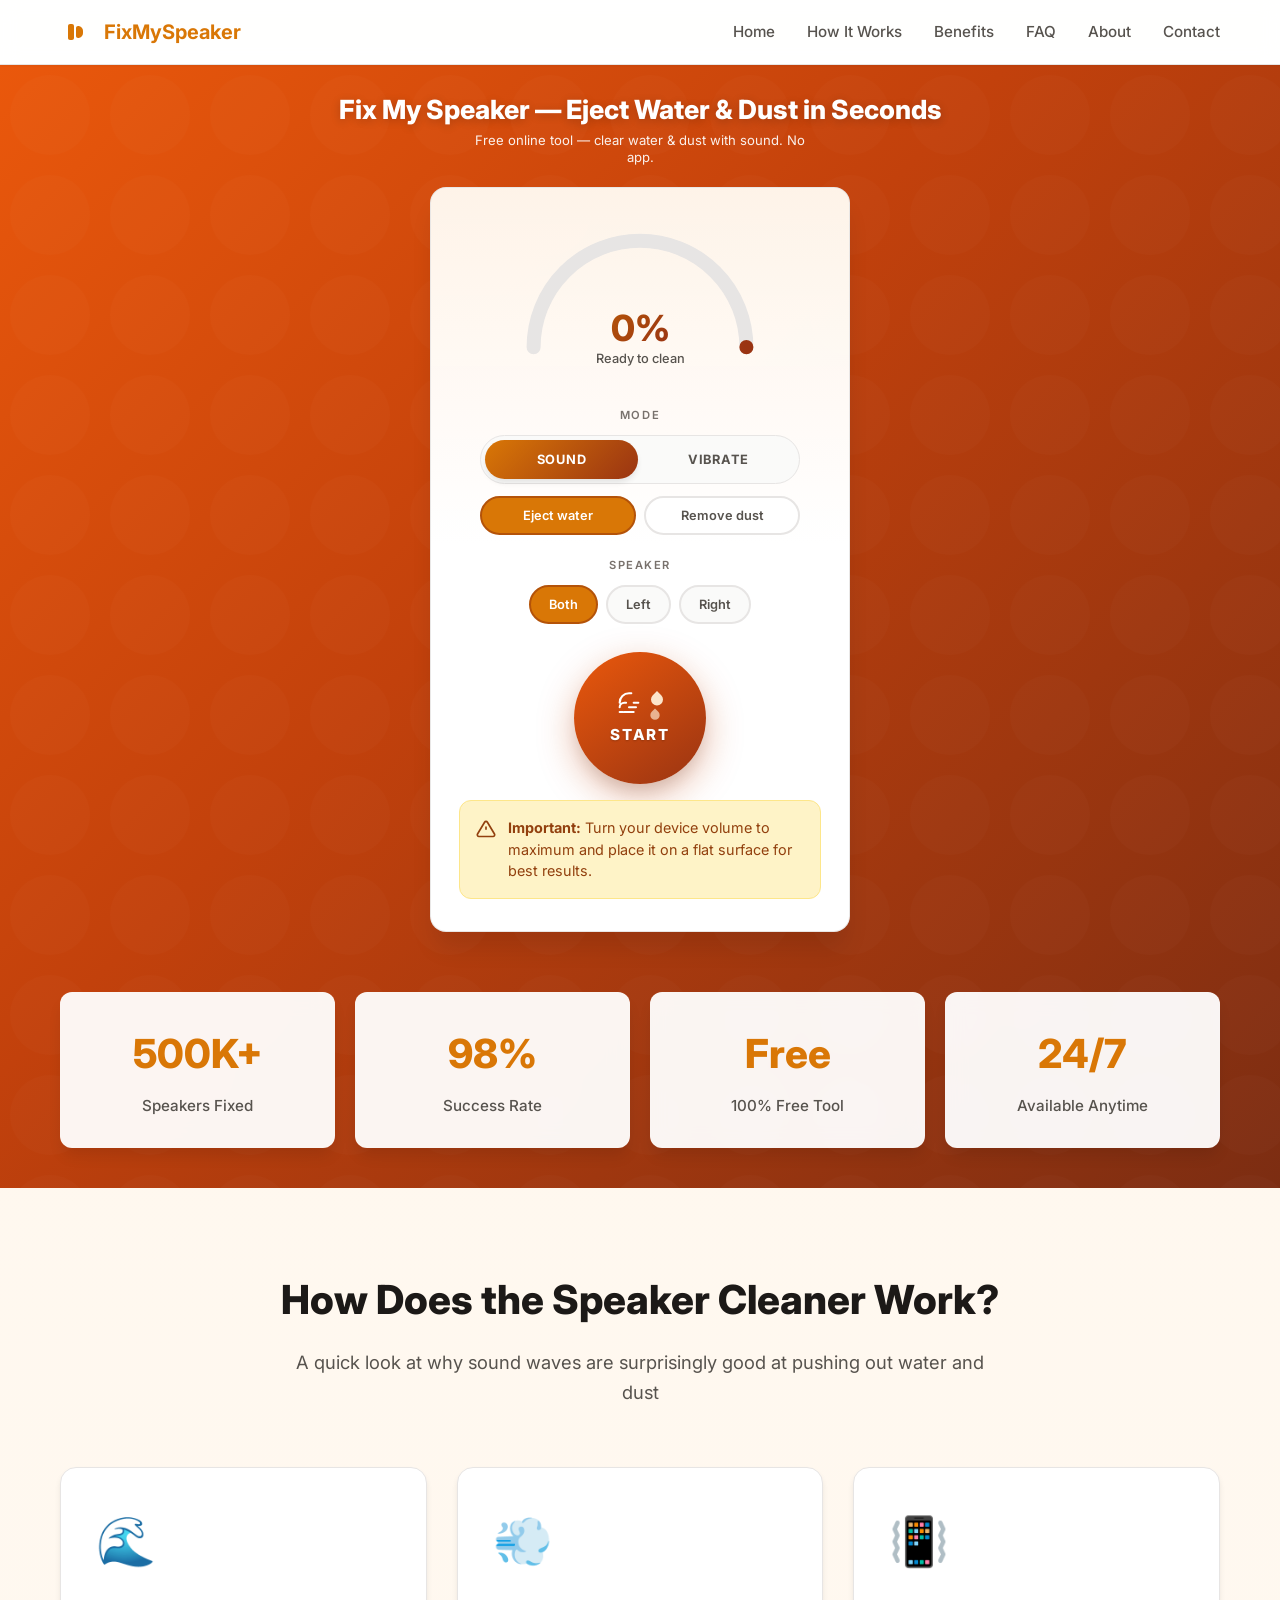
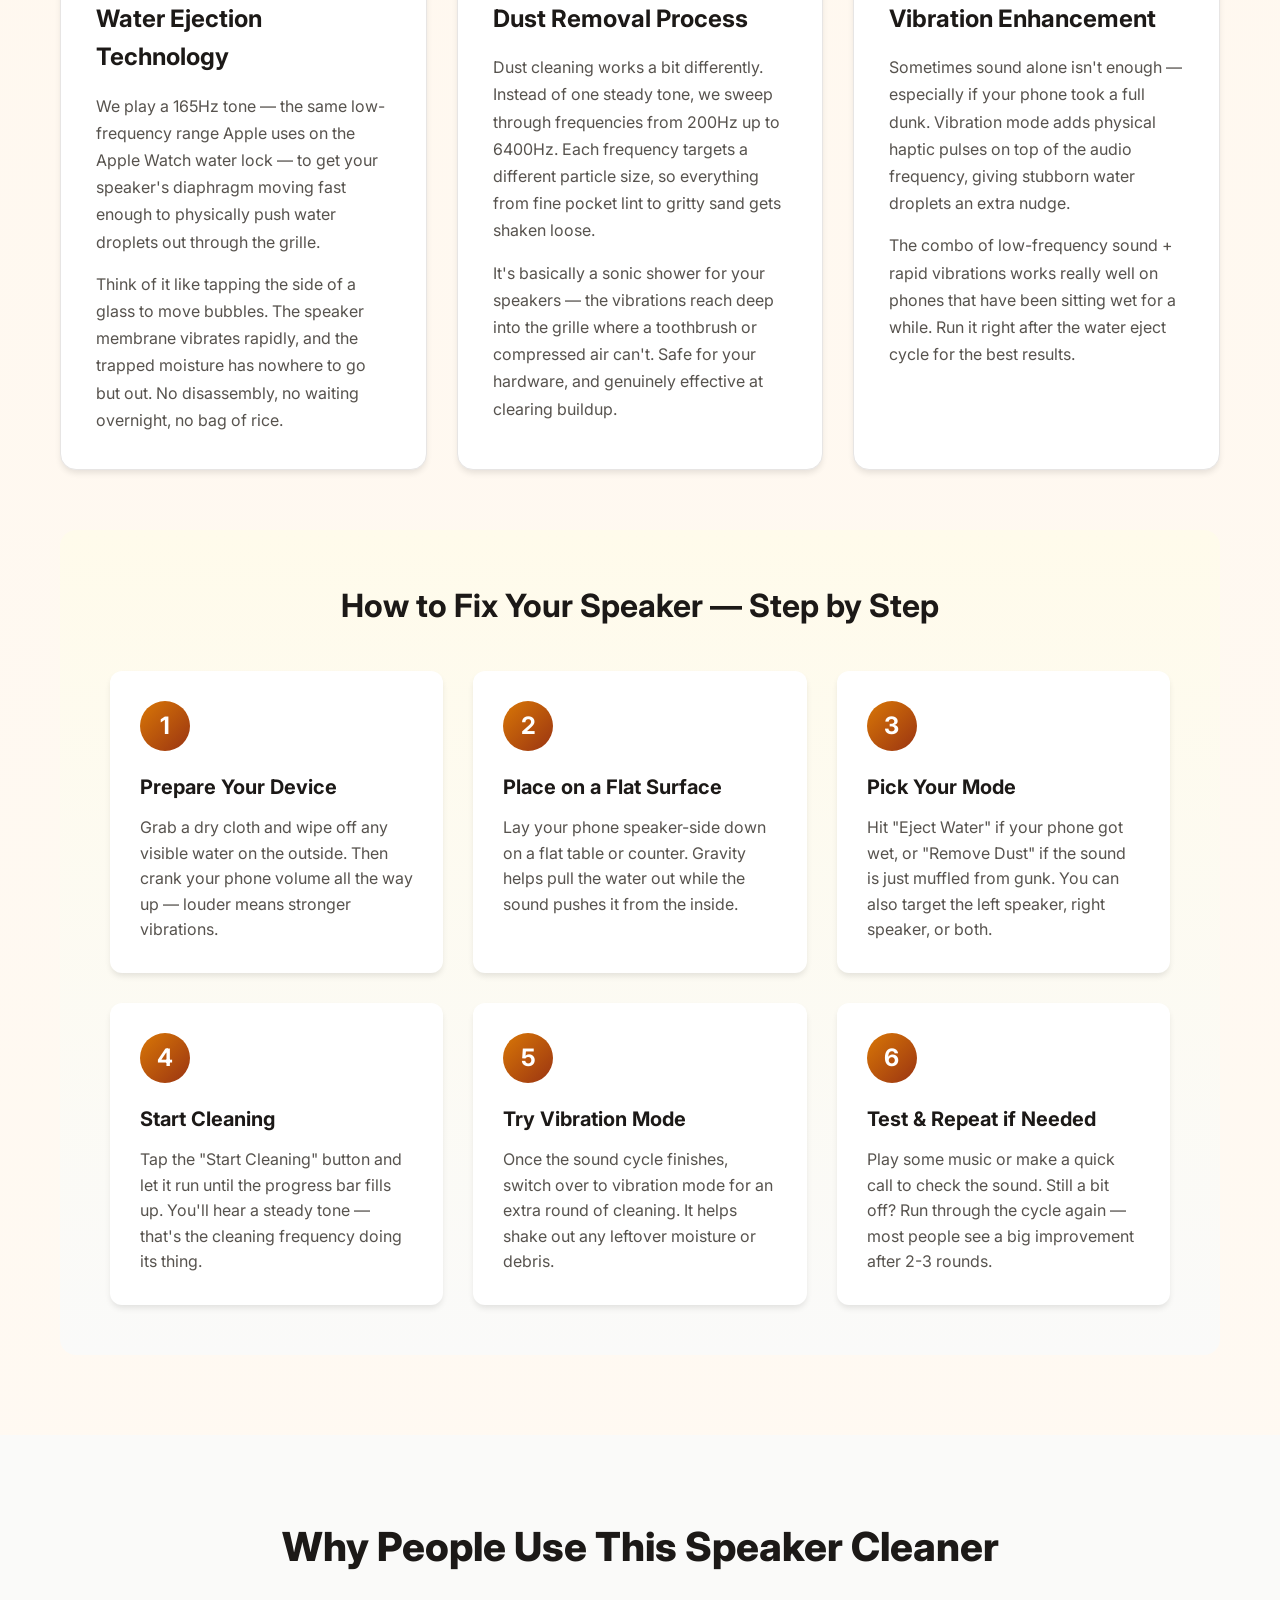
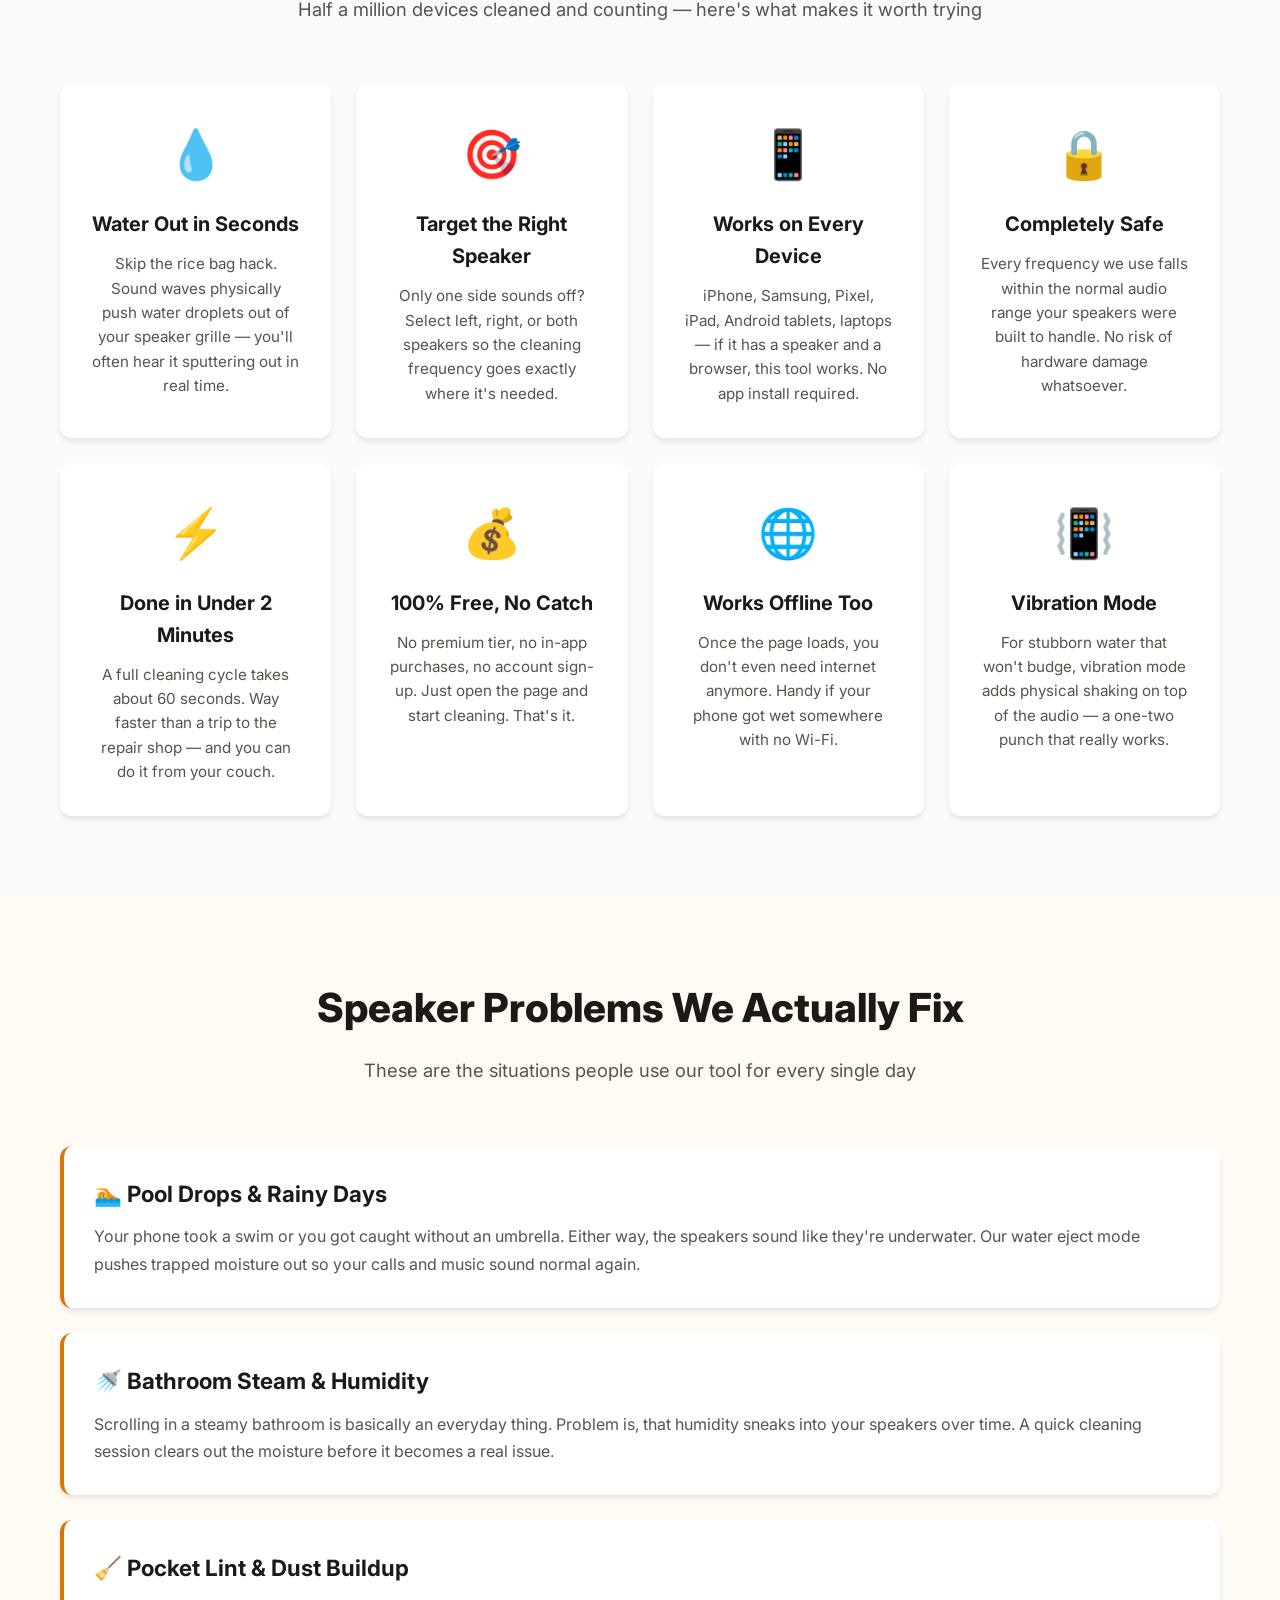
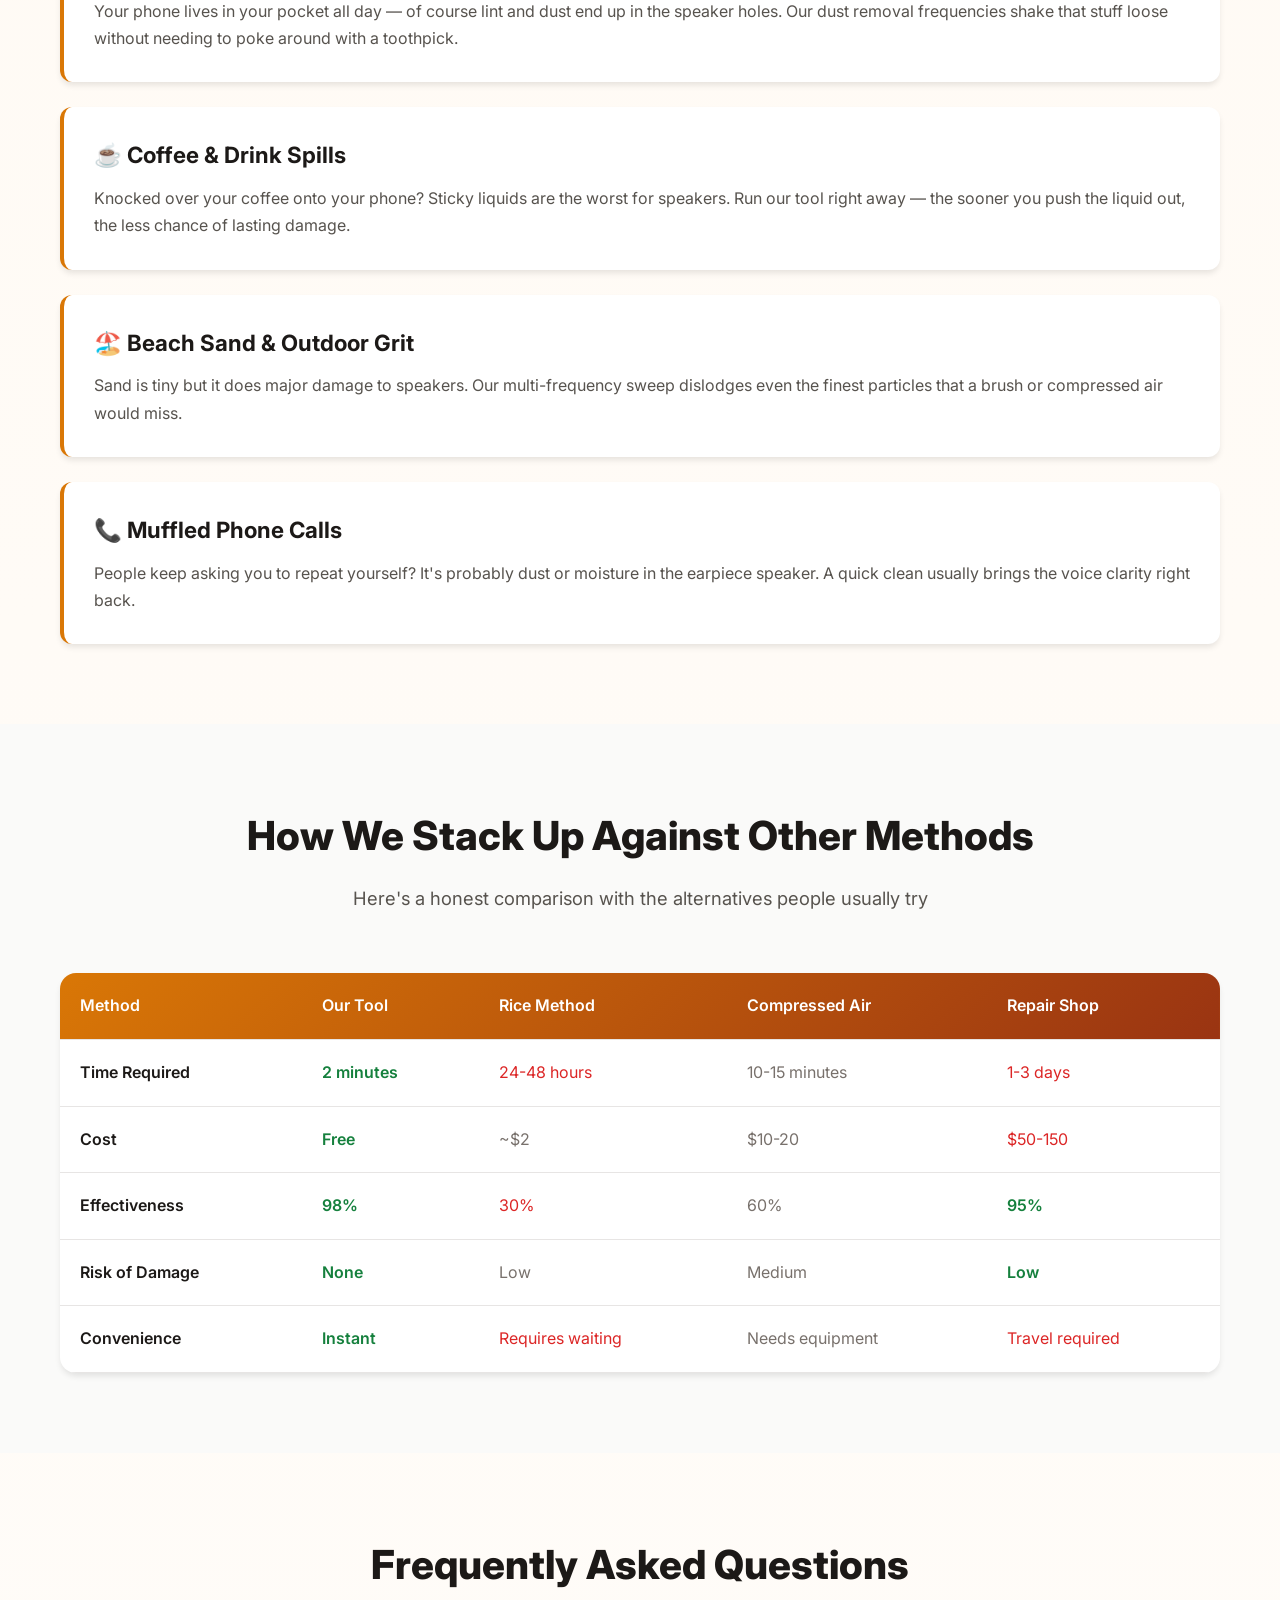
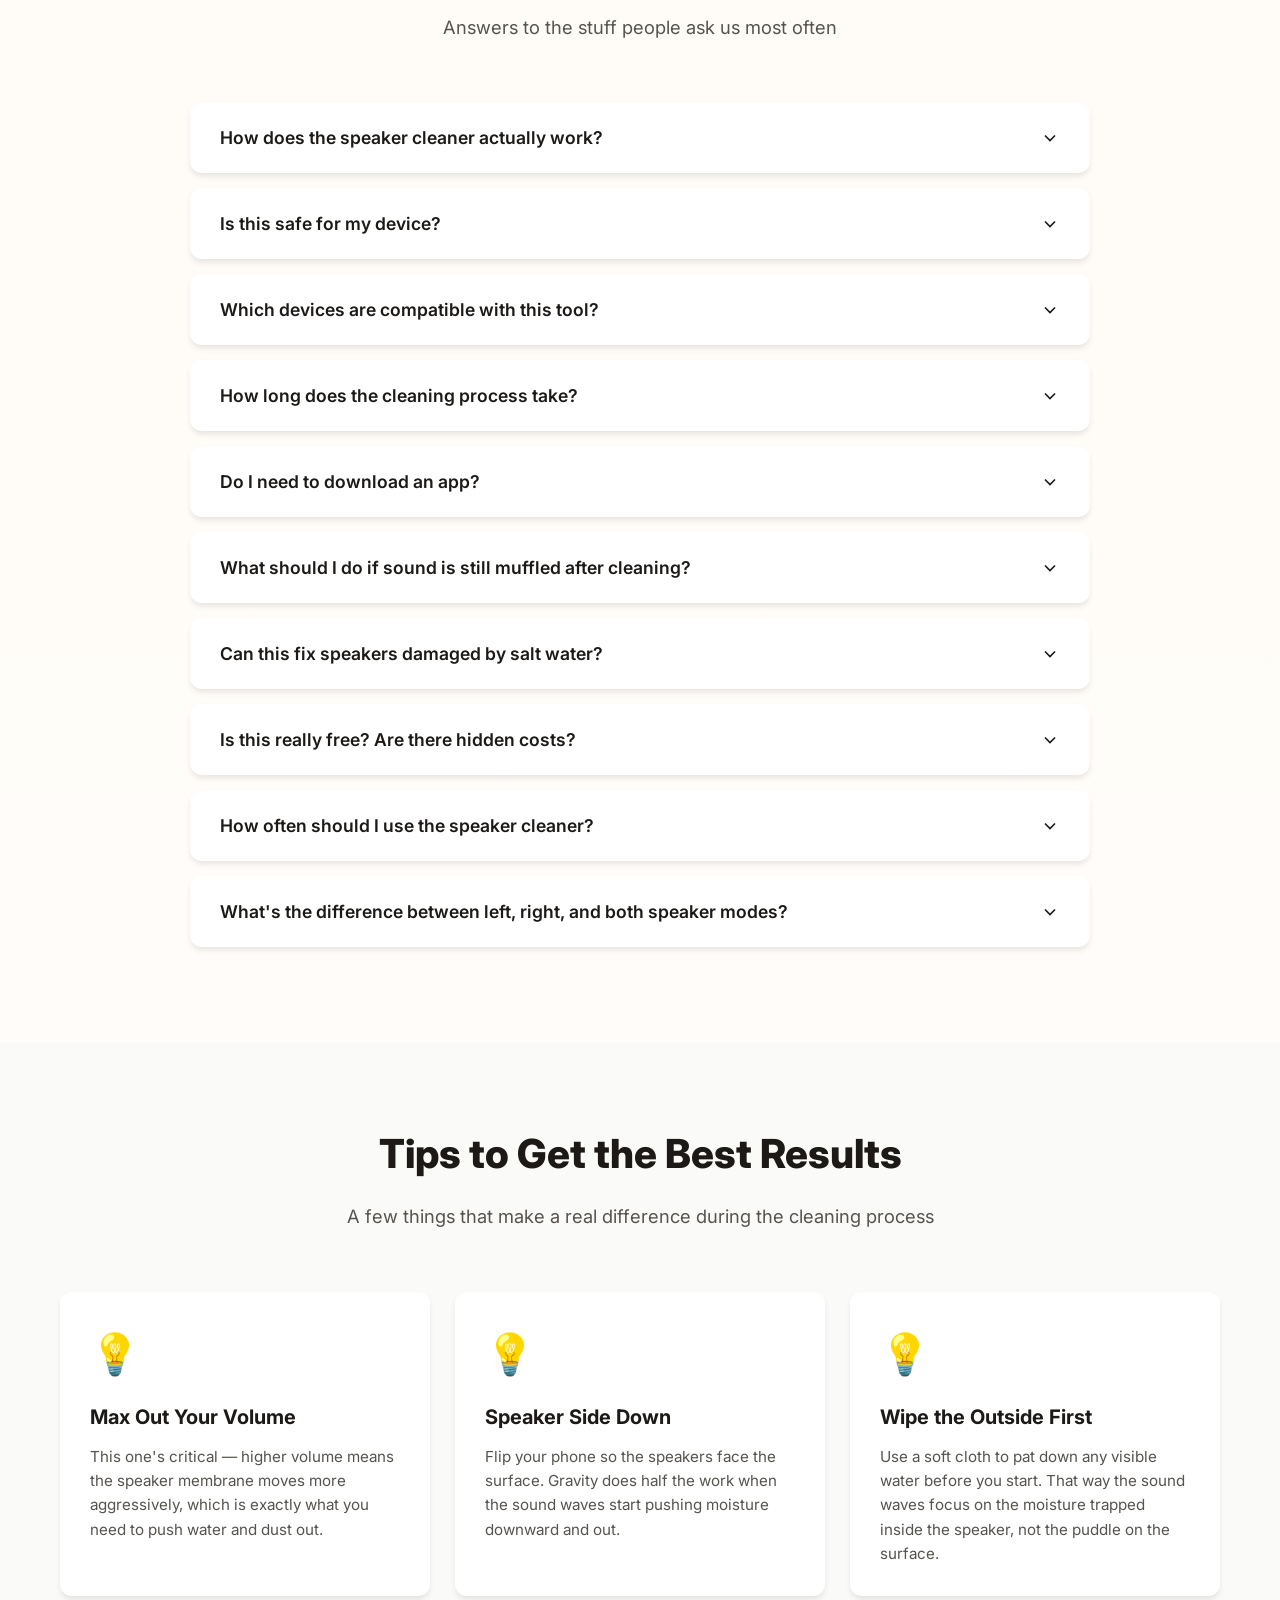
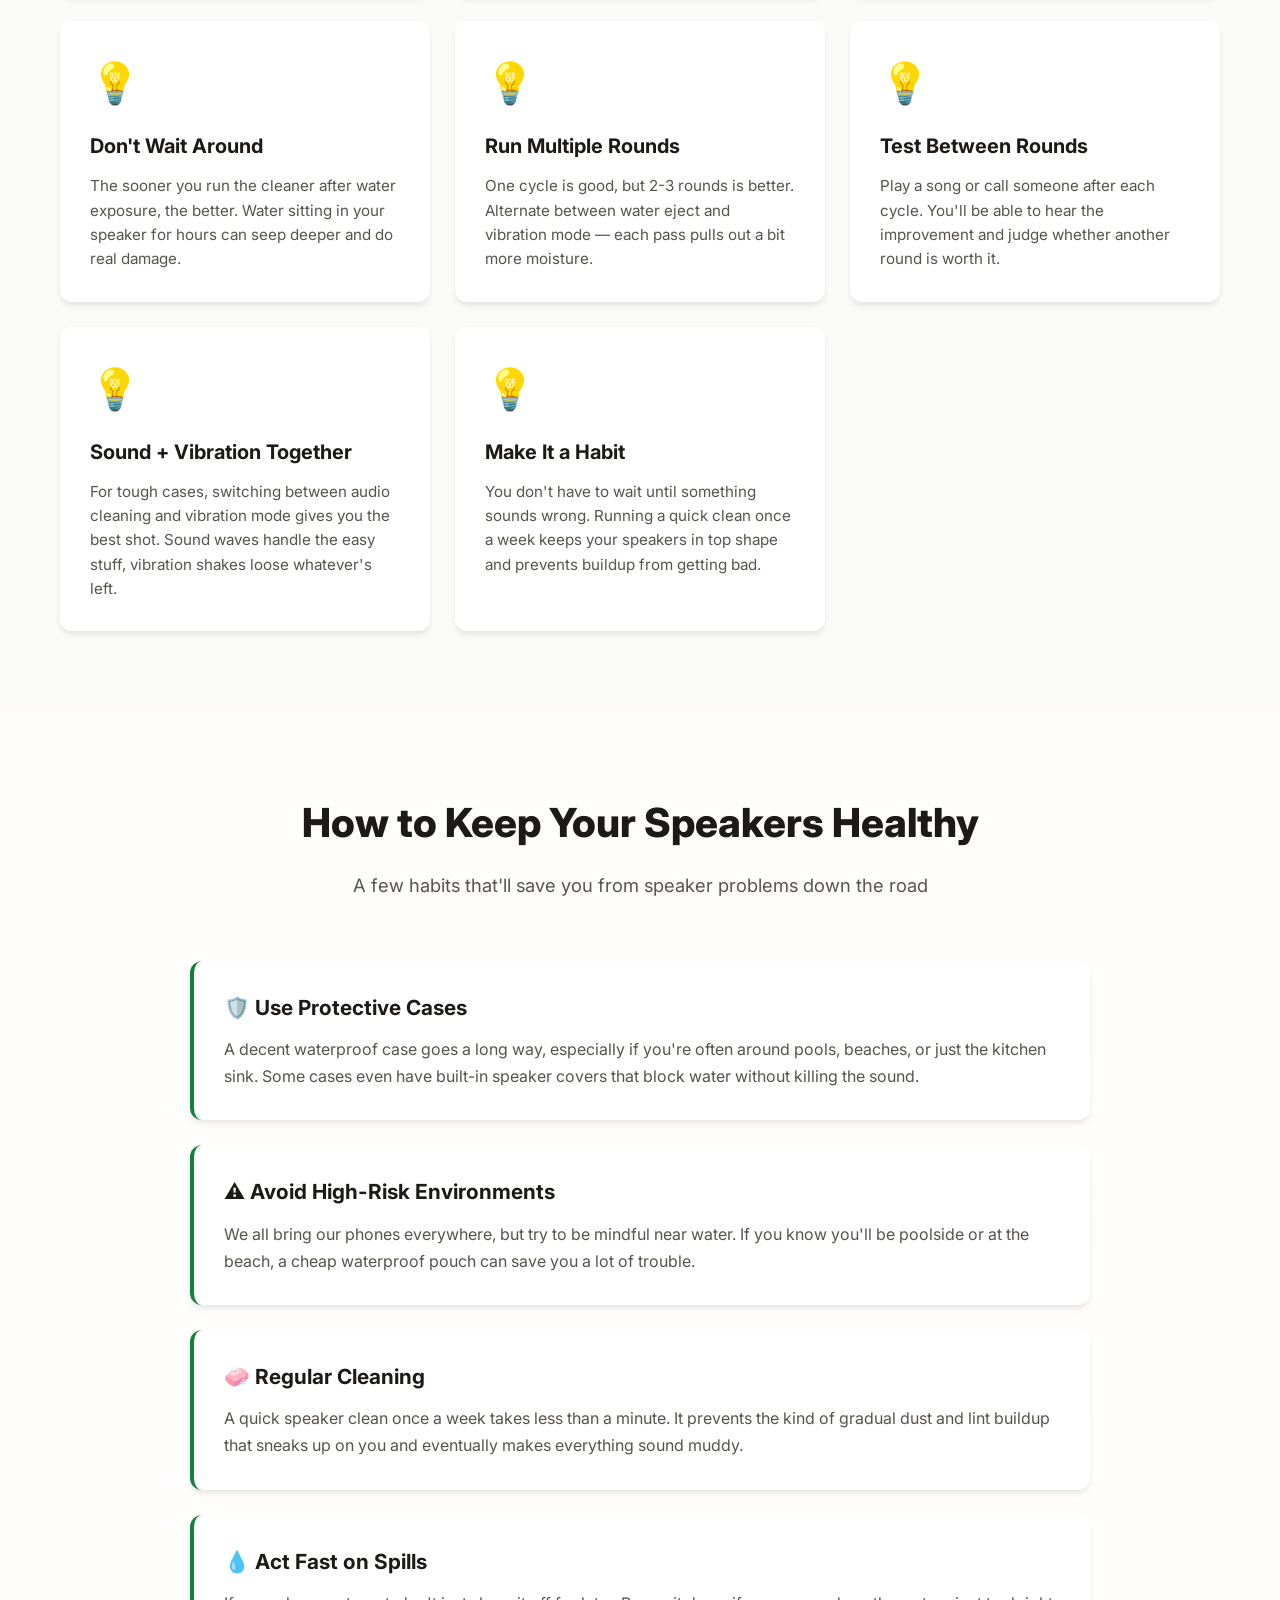
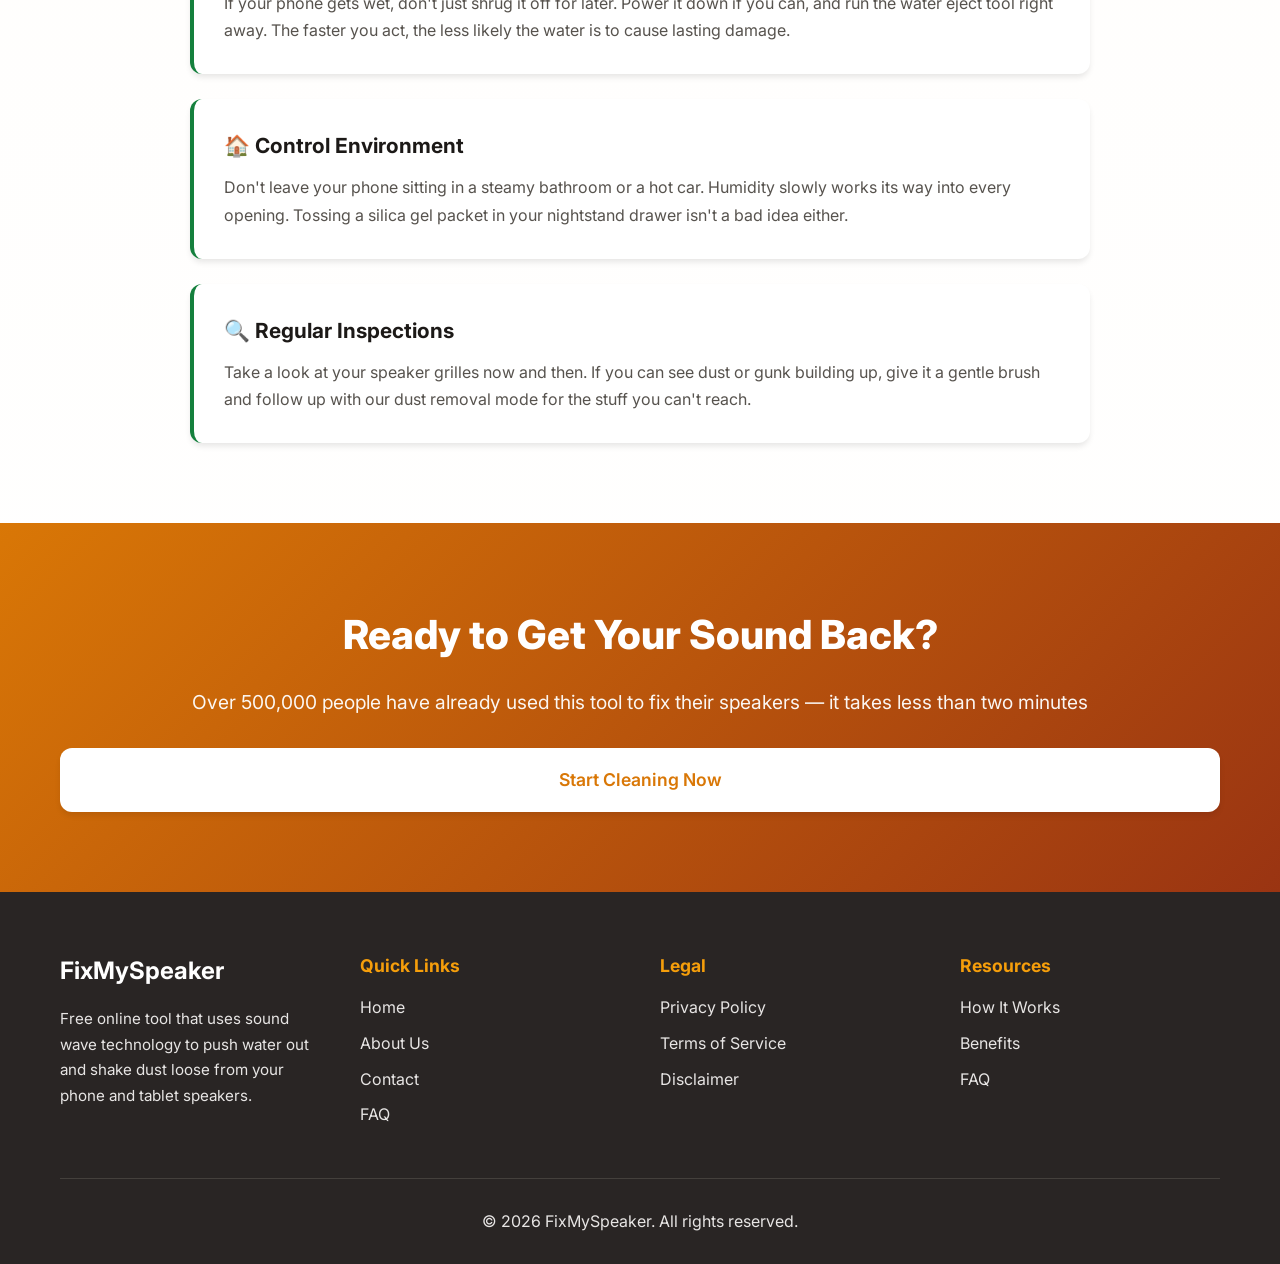
==== commit e9c4db0b: "updated" ====
--- a/index.html
+++ b/index.html
@@ -66,6 +66,7 @@
         <div class="container">
             <div class="hero-content">
                 <h1 class="hero-title">Fix My Speaker — Eject Water & Dust in Seconds</h1>
+                <p class="hero-subtitle">Free online tool — clear water &amp; dust with sound. No app.</p>
             </div>
 
             <!-- Speaker Cleaner Tool -->
